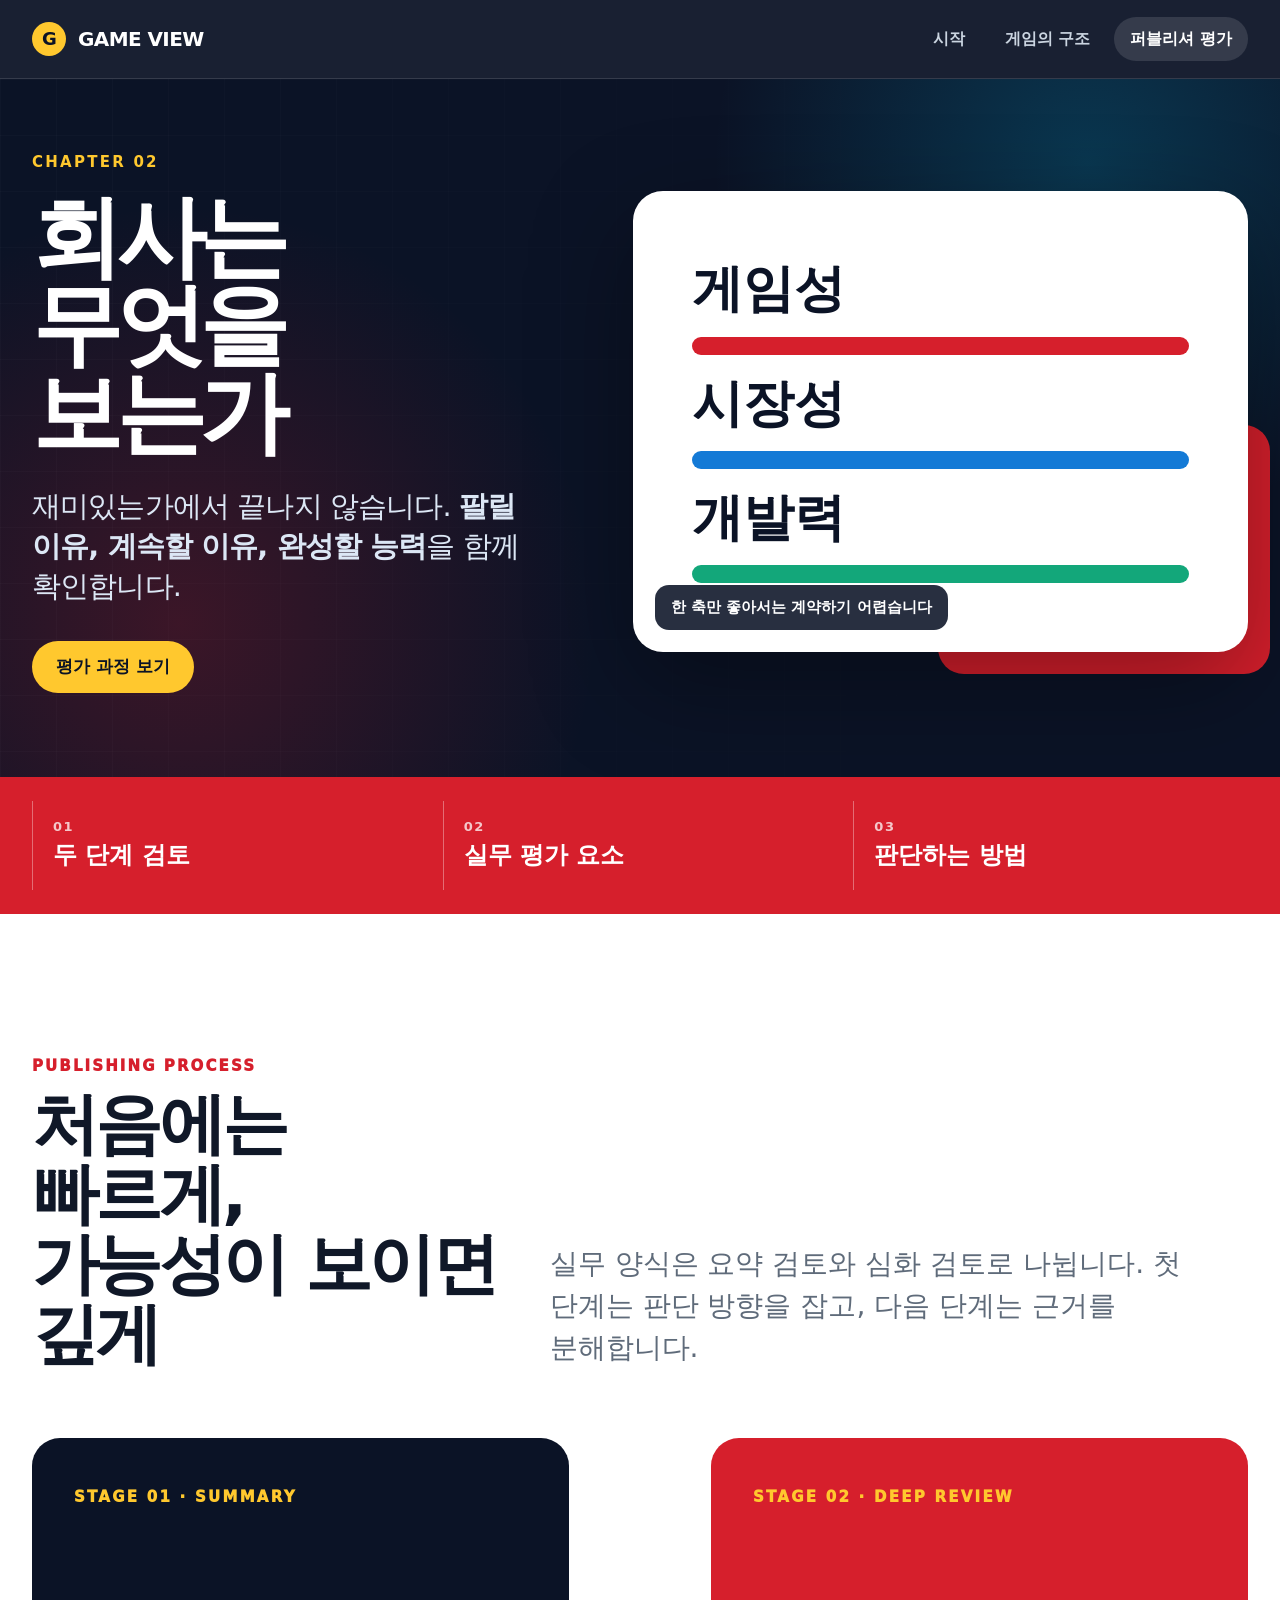
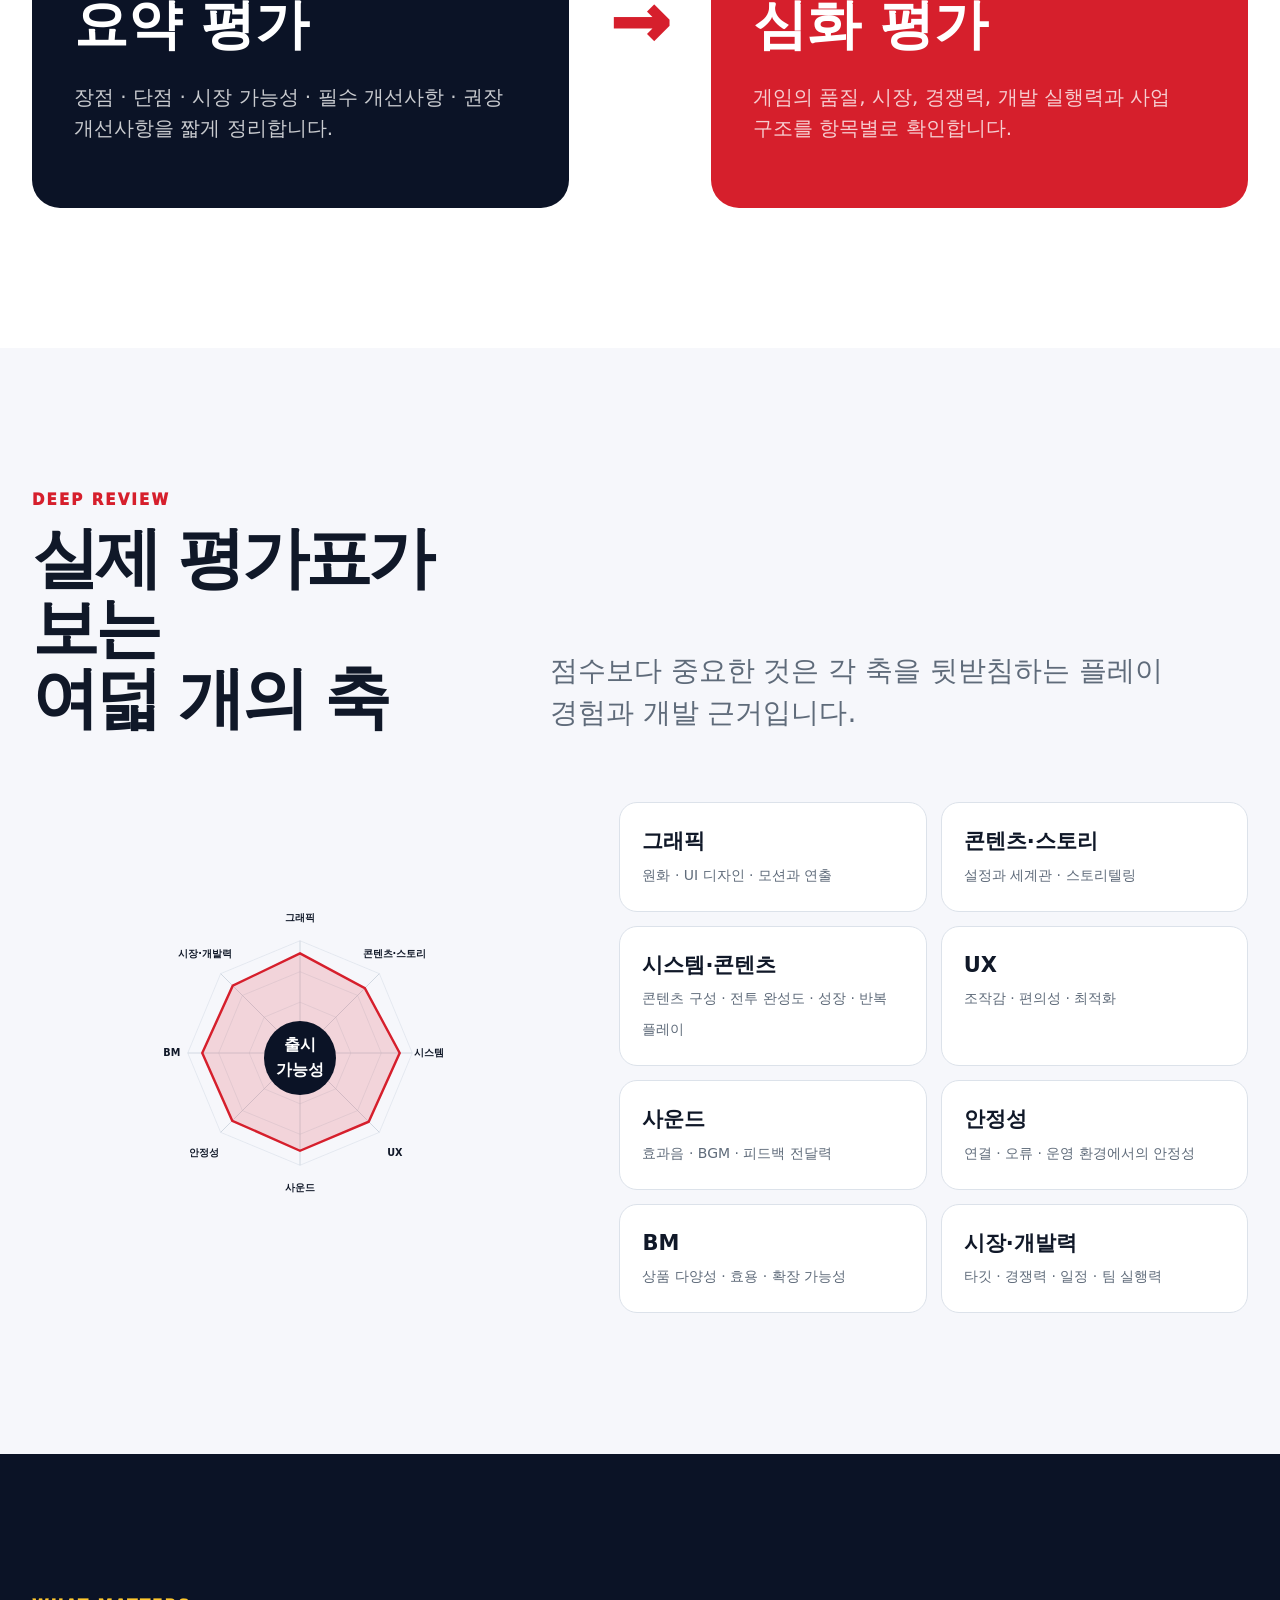
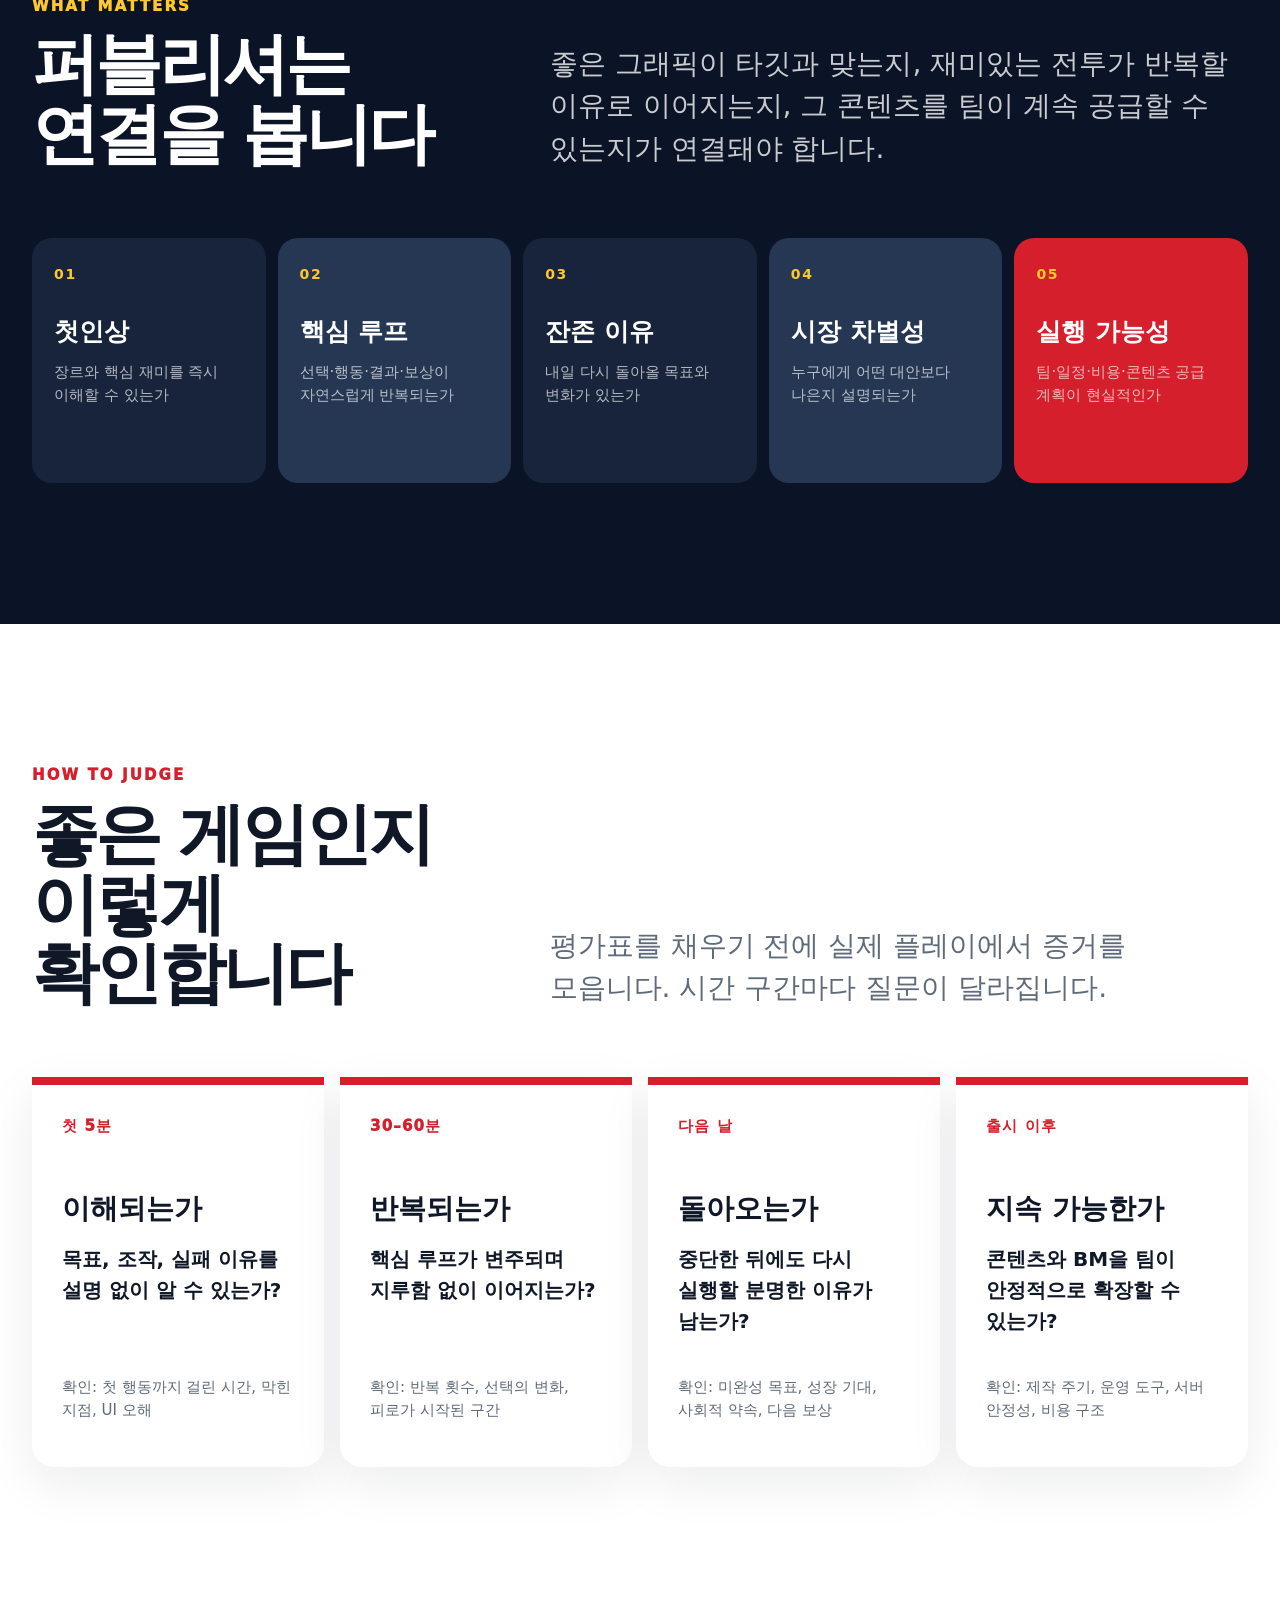
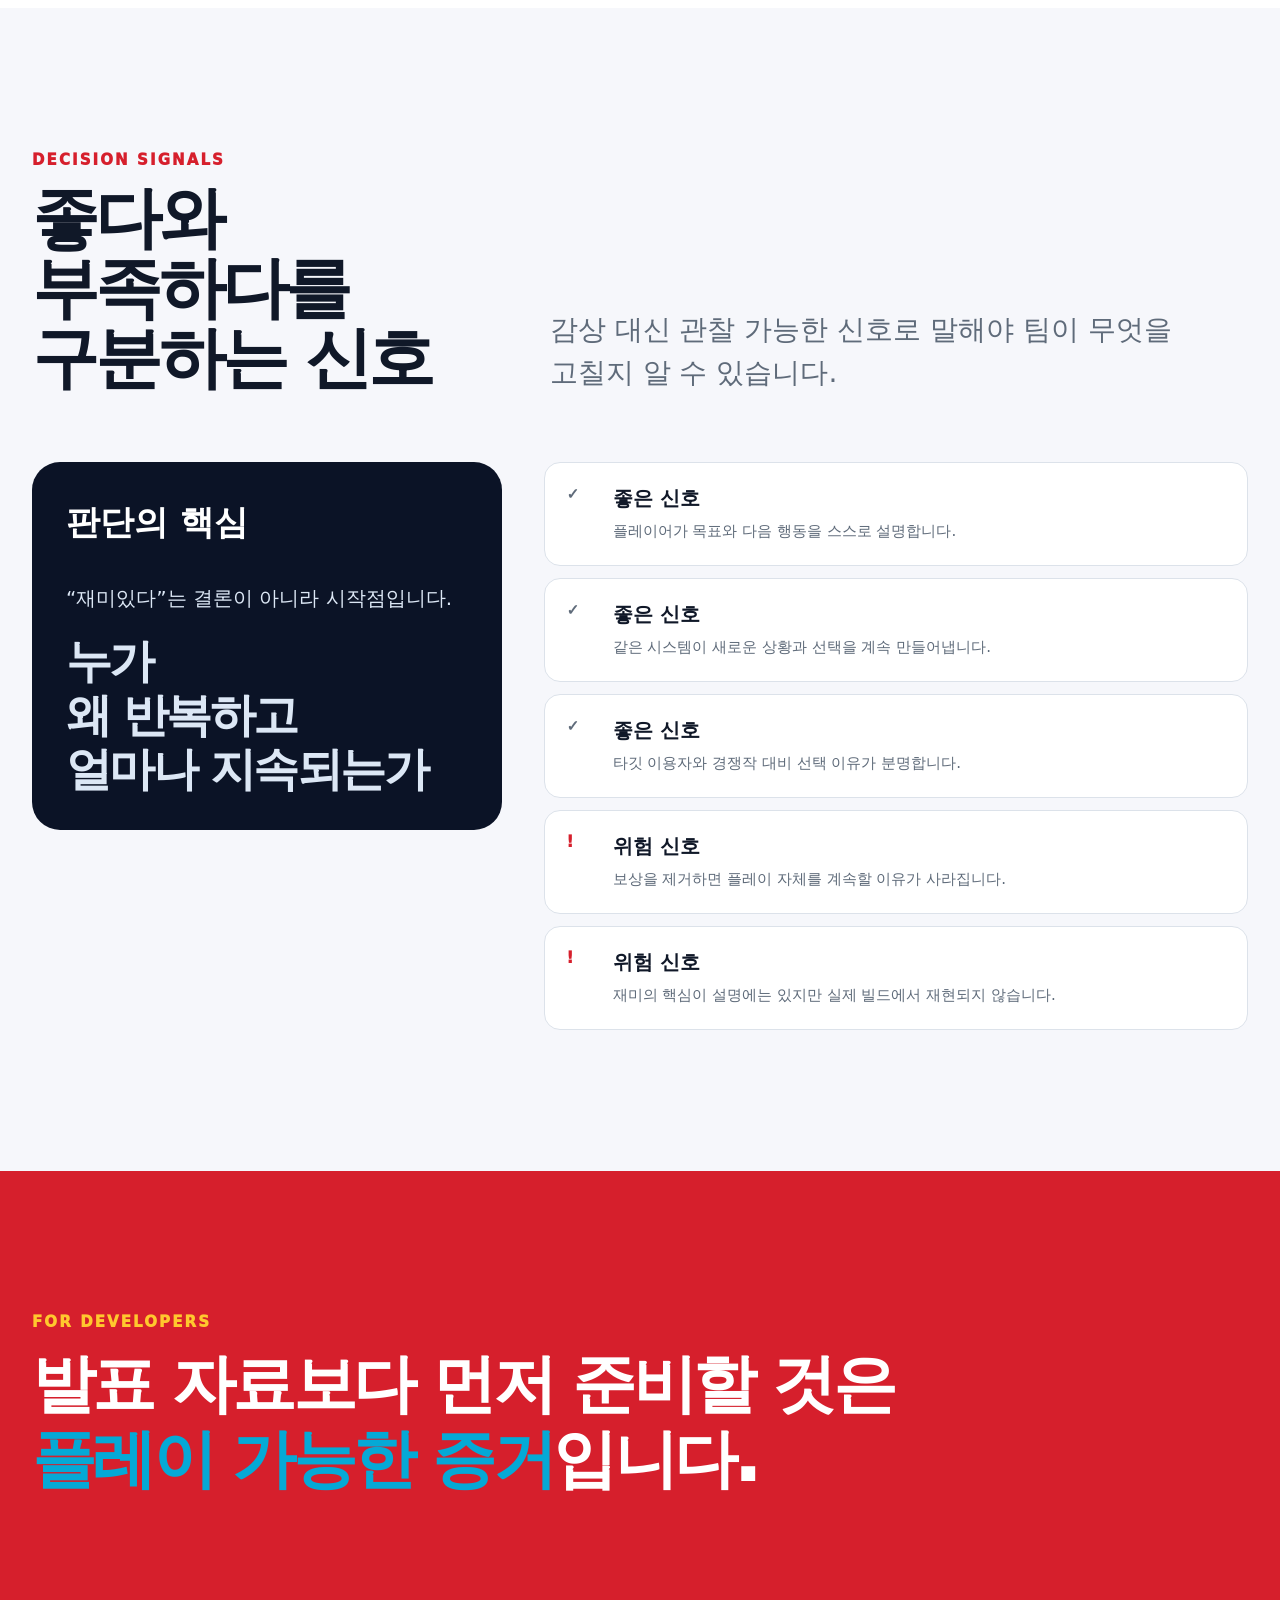
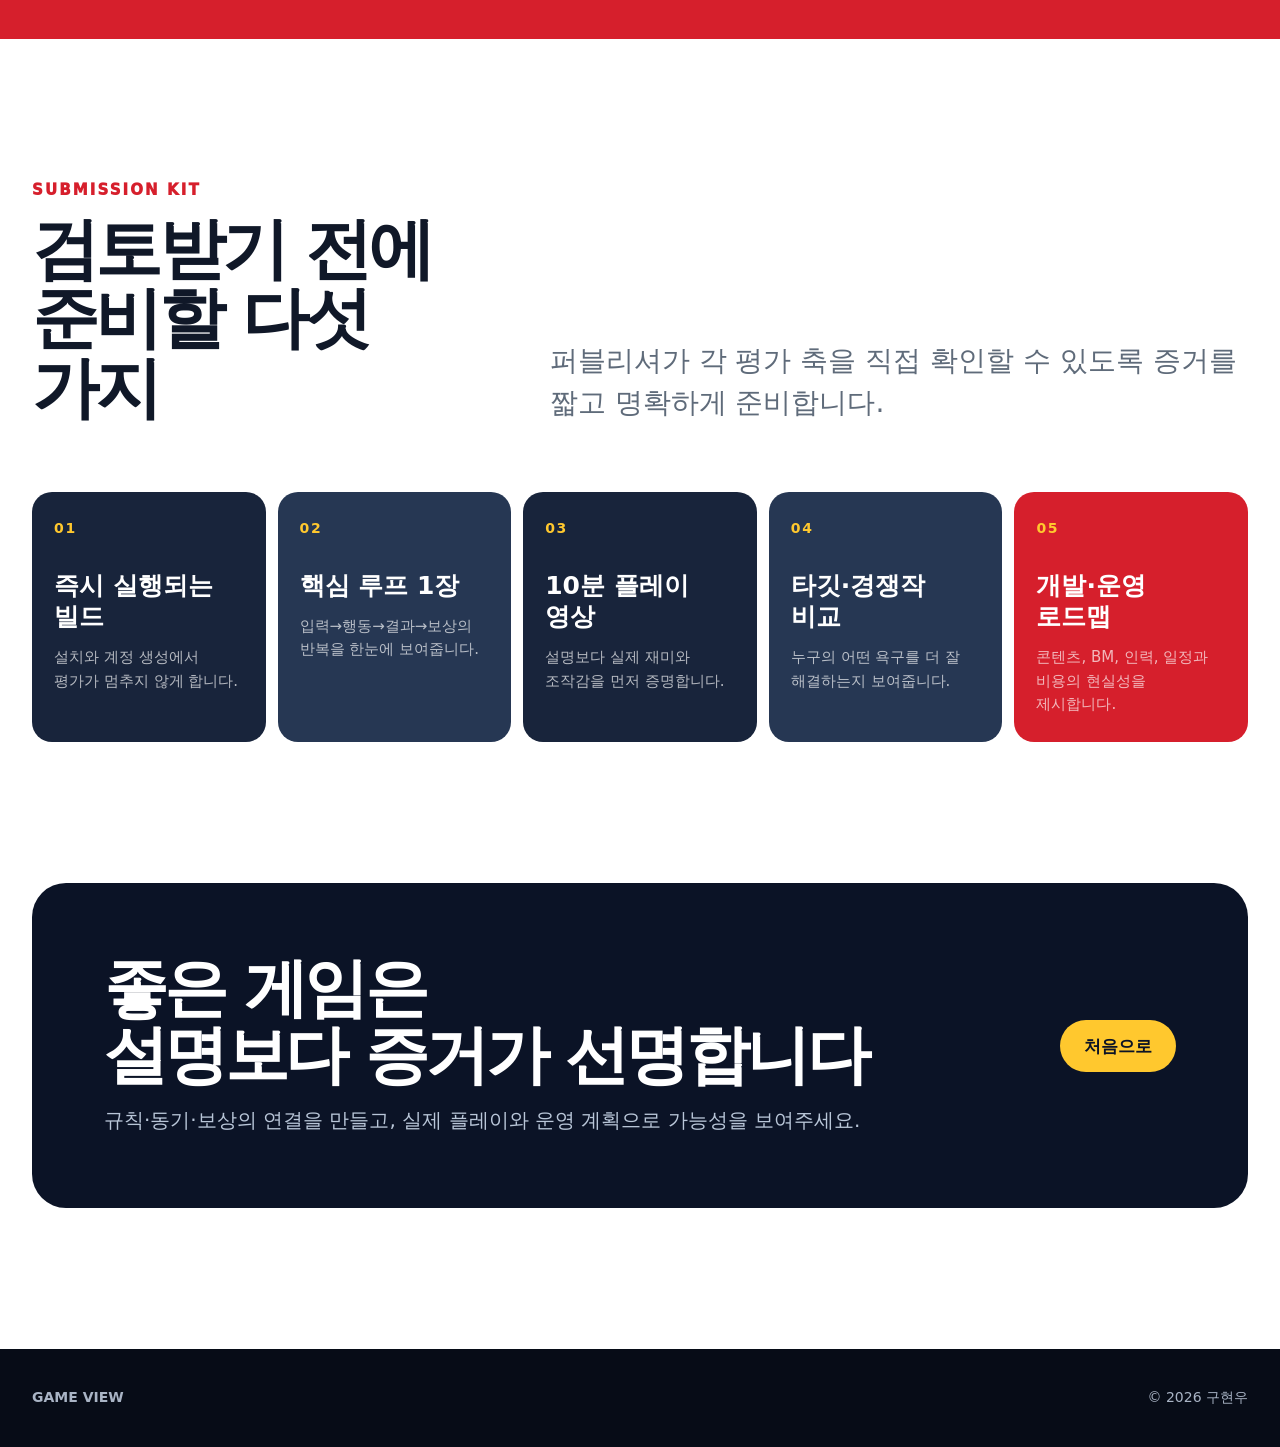
==== evaluation.html @ 44113447 "게임 구조와 퍼블리싱 평가 강의 사이트 제작" ====
<!doctype html>
<html lang="ko">
<head>
  <meta charset="utf-8">
  <meta name="viewport" content="width=device-width, initial-scale=1">
  <meta name="description" content="퍼블리싱 회사에서 게임을 검토할 때 확인하는 실무 평가 기준">
  <title>퍼블리셔 평가 | GAME VIEW</title>
  <link rel="stylesheet" href="styles.css">
</head>
<body>
  <a class="skip-link" href="#main">본문 바로가기</a>
  <header class="site-header">
    <nav class="site-nav" aria-label="주요 메뉴">
      <a class="brand" href="index.html"><span class="brand-mark">G</span><span>GAME VIEW</span></a>
      <div class="nav-links">
        <a href="index.html">시작</a>
        <a href="game.html">게임의 구조</a>
        <a href="evaluation.html" aria-current="page">퍼블리셔 평가</a>
      </div>
    </nav>
  </header>

  <main id="main">
    <section class="hero page-hero">
      <div class="hero-inner">
        <div class="hero-copy reveal">
          <p class="eyebrow">CHAPTER 02</p>
          <h1>회사는<br>무엇을 보는가</h1>
          <p class="hero-lede">재미있는가에서 끝나지 않습니다. <strong>팔릴 이유, 계속할 이유, 완성할 능력</strong>을 함께 확인합니다.</p>
          <div class="hero-actions"><a class="button button-primary" href="#process">평가 과정 보기</a></div>
        </div>
        <div class="hero-visual reveal" aria-hidden="true">
          <div class="hero-image" style="display:grid;place-items:center;background:#fff;color:#0b1326">
            <div style="width:86%;display:grid;gap:20px">
              <div style="font-size:clamp(34px,4vw,60px);font-weight:950;line-height:1.1">게임성</div>
              <div style="height:18px;background:#d61f2c;border-radius:999px"></div>
              <div style="font-size:clamp(34px,4vw,60px);font-weight:950;line-height:1.1">시장성</div>
              <div style="height:18px;background:#147ad6;border-radius:999px"></div>
              <div style="font-size:clamp(34px,4vw,60px);font-weight:950;line-height:1.1">개발력</div>
              <div style="height:18px;background:#13a77a;border-radius:999px"></div>
            </div>
          </div>
          <span class="visual-caption">한 축만 좋아서는 계약하기 어렵습니다</span>
        </div>
      </div>
    </section>

    <nav class="chapter-strip" aria-label="이 장의 구성">
      <div class="chapter-strip-inner">
        <a href="#process"><small>01</small>두 단계 검토</a>
        <a href="#criteria"><small>02</small>실무 평가 요소</a>
        <a href="#method"><small>03</small>판단하는 방법</a>
      </div>
    </nav>

    <section class="section section-white" id="process">
      <div class="section-inner">
        <div class="section-heading reveal">
          <div><p class="section-kicker">PUBLISHING PROCESS</p><h2>처음에는 빠르게,<br>가능성이 보이면 깊게</h2></div>
          <p class="section-summary">실무 양식은 요약 검토와 심화 검토로 나뉩니다. 첫 단계는 판단 방향을 잡고, 다음 단계는 근거를 분해합니다.</p>
        </div>
        <div class="stage-flow">
          <article class="stage-card reveal"><span class="stage-no">STAGE 01 · SUMMARY</span><h3>요약 평가</h3><p>장점 · 단점 · 시장 가능성 · 필수 개선사항 · 권장 개선사항을 짧게 정리합니다.</p></article>
          <div class="stage-arrow">→</div>
          <article class="stage-card reveal"><span class="stage-no">STAGE 02 · DEEP REVIEW</span><h3>심화 평가</h3><p>게임의 품질, 시장, 경쟁력, 개발 실행력과 사업 구조를 항목별로 확인합니다.</p></article>
        </div>
      </div>
    </section>

    <section class="section" id="criteria">
      <div class="section-inner">
        <div class="section-heading reveal">
          <div><p class="section-kicker">DEEP REVIEW</p><h2>실제 평가표가 보는<br>여덟 개의 축</h2></div>
          <p class="section-summary">점수보다 중요한 것은 각 축을 뒷받침하는 플레이 경험과 개발 근거입니다.</p>
        </div>
        <div class="evaluation-shell">
          <div class="radar reveal" aria-label="퍼블리싱 심화 평가의 여덟 가지 축을 나타낸 방사형 구조도">
            <svg viewBox="0 0 620 620" role="img">
              <title>그래픽, 콘텐츠와 스토리, 시스템, UX, 사운드, 안정성, BM, 시장성과 개발력</title>
              <polygon class="ring" points="310,78 474,146 542,310 474,474 310,542 146,474 78,310 146,146"/>
              <polygon class="ring" points="310,142 429,191 478,310 429,429 310,478 191,429 142,310 191,191"/>
              <polygon class="ring" points="310,205 384,236 415,310 384,384 310,415 236,384 205,310 236,236"/>
              <line class="axis" x1="310" y1="310" x2="310" y2="78"/><line class="axis" x1="310" y1="310" x2="474" y2="146"/>
              <line class="axis" x1="310" y1="310" x2="542" y2="310"/><line class="axis" x1="310" y1="310" x2="474" y2="474"/>
              <line class="axis" x1="310" y1="310" x2="310" y2="542"/><line class="axis" x1="310" y1="310" x2="146" y2="474"/>
              <line class="axis" x1="310" y1="310" x2="78" y2="310"/><line class="axis" x1="310" y1="310" x2="146" y2="146"/>
              <polygon class="shape" points="310,104 444,176 516,310 452,452 310,512 170,450 108,310 171,171"/>
              <text x="310" y="38" text-anchor="middle">그래픽</text>
              <text x="505" y="112" text-anchor="middle">콘텐츠·스토리</text>
              <text x="576" y="316" text-anchor="middle">시스템</text>
              <text x="506" y="522" text-anchor="middle">UX</text>
              <text x="310" y="596" text-anchor="middle">사운드</text>
              <text x="112" y="522" text-anchor="middle">안정성</text>
              <text x="45" y="316" text-anchor="middle">BM</text>
              <text x="114" y="112" text-anchor="middle">시장·개발력</text>
            </svg>
            <div class="radar-center">출시<br>가능성</div>
          </div>
          <div class="criteria-list">
            <div class="criterion reveal"><strong>그래픽</strong><span>원화 · UI 디자인 · 모션과 연출</span></div>
            <div class="criterion reveal"><strong>콘텐츠·스토리</strong><span>설정과 세계관 · 스토리텔링</span></div>
            <div class="criterion reveal"><strong>시스템·콘텐츠</strong><span>콘텐츠 구성 · 전투 완성도 · 성장 · 반복 플레이</span></div>
            <div class="criterion reveal"><strong>UX</strong><span>조작감 · 편의성 · 최적화</span></div>
            <div class="criterion reveal"><strong>사운드</strong><span>효과음 · BGM · 피드백 전달력</span></div>
            <div class="criterion reveal"><strong>안정성</strong><span>연결 · 오류 · 운영 환경에서의 안정성</span></div>
            <div class="criterion reveal"><strong>BM</strong><span>상품 다양성 · 효용 · 확장 가능성</span></div>
            <div class="criterion reveal"><strong>시장·개발력</strong><span>타깃 · 경쟁력 · 일정 · 팀 실행력</span></div>
          </div>
        </div>
      </div>
    </section>

    <section class="section section-dark">
      <div class="section-inner">
        <div class="section-heading reveal">
          <div><p class="section-kicker">WHAT MATTERS</p><h2>퍼블리셔는<br>연결을 봅니다</h2></div>
          <p class="section-summary">좋은 그래픽이 타깃과 맞는지, 재미있는 전투가 반복할 이유로 이어지는지, 그 콘텐츠를 팀이 계속 공급할 수 있는지가 연결돼야 합니다.</p>
        </div>
        <div class="evidence-pipeline">
          <article class="evidence-step reveal"><b>01</b><strong>첫인상</strong><p>장르와 핵심 재미를 즉시 이해할 수 있는가</p></article>
          <article class="evidence-step reveal"><b>02</b><strong>핵심 루프</strong><p>선택·행동·결과·보상이 자연스럽게 반복되는가</p></article>
          <article class="evidence-step reveal"><b>03</b><strong>잔존 이유</strong><p>내일 다시 돌아올 목표와 변화가 있는가</p></article>
          <article class="evidence-step reveal"><b>04</b><strong>시장 차별성</strong><p>누구에게 어떤 대안보다 나은지 설명되는가</p></article>
          <article class="evidence-step reveal"><b>05</b><strong>실행 가능성</strong><p>팀·일정·비용·콘텐츠 공급 계획이 현실적인가</p></article>
        </div>
      </div>
    </section>

    <section class="section section-white" id="method">
      <div class="section-inner">
        <div class="section-heading reveal">
          <div><p class="section-kicker">HOW TO JUDGE</p><h2>좋은 게임인지<br>이렇게 확인합니다</h2></div>
          <p class="section-summary">평가표를 채우기 전에 실제 플레이에서 증거를 모읍니다. 시간 구간마다 질문이 달라집니다.</p>
        </div>
        <div class="lens-grid">
          <article class="lens reveal"><span class="lens-time">첫 5분</span><h3>이해되는가</h3><p class="lens-question">목표, 조작, 실패 이유를 설명 없이 알 수 있는가?</p><p class="lens-proof">확인: 첫 행동까지 걸린 시간, 막힌 지점, UI 오해</p></article>
          <article class="lens reveal"><span class="lens-time">30–60분</span><h3>반복되는가</h3><p class="lens-question">핵심 루프가 변주되며 지루함 없이 이어지는가?</p><p class="lens-proof">확인: 반복 횟수, 선택의 변화, 피로가 시작된 구간</p></article>
          <article class="lens reveal"><span class="lens-time">다음 날</span><h3>돌아오는가</h3><p class="lens-question">중단한 뒤에도 다시 실행할 분명한 이유가 남는가?</p><p class="lens-proof">확인: 미완성 목표, 성장 기대, 사회적 약속, 다음 보상</p></article>
          <article class="lens reveal"><span class="lens-time">출시 이후</span><h3>지속 가능한가</h3><p class="lens-question">콘텐츠와 BM을 팀이 안정적으로 확장할 수 있는가?</p><p class="lens-proof">확인: 제작 주기, 운영 도구, 서버 안정성, 비용 구조</p></article>
        </div>
      </div>
    </section>

    <section class="section">
      <div class="section-inner">
        <div class="section-heading reveal">
          <div><p class="section-kicker">DECISION SIGNALS</p><h2>좋다와 부족하다를<br>구분하는 신호</h2></div>
          <p class="section-summary">감상 대신 관찰 가능한 신호로 말해야 팀이 무엇을 고칠지 알 수 있습니다.</p>
        </div>
        <div class="decision-board">
          <article class="gate reveal"><h3>판단의 핵심</h3><p>“재미있다”는 결론이 아니라 시작점입니다.</p><p class="big-quote" style="font-size:46px">누가<br>왜 반복하고<br>얼마나 지속되는가</p></article>
          <div class="signal-list">
            <div class="signal reveal"><span class="signal-mark">✓</span><div><strong>좋은 신호</strong><span>플레이어가 목표와 다음 행동을 스스로 설명합니다.</span></div></div>
            <div class="signal reveal"><span class="signal-mark">✓</span><div><strong>좋은 신호</strong><span>같은 시스템이 새로운 상황과 선택을 계속 만들어냅니다.</span></div></div>
            <div class="signal reveal"><span class="signal-mark">✓</span><div><strong>좋은 신호</strong><span>타깃 이용자와 경쟁작 대비 선택 이유가 분명합니다.</span></div></div>
            <div class="signal bad reveal"><span class="signal-mark">!</span><div><strong>위험 신호</strong><span>보상을 제거하면 플레이 자체를 계속할 이유가 사라집니다.</span></div></div>
            <div class="signal bad reveal"><span class="signal-mark">!</span><div><strong>위험 신호</strong><span>재미의 핵심이 설명에는 있지만 실제 빌드에서 재현되지 않습니다.</span></div></div>
          </div>
        </div>
      </div>
    </section>

    <section class="section section-red">
      <div class="section-inner reveal">
        <p class="section-kicker">FOR DEVELOPERS</p>
        <p class="big-quote">발표 자료보다 먼저 준비할 것은<br><em>플레이 가능한 증거</em>입니다.</p>
      </div>
    </section>

    <section class="section section-white">
      <div class="section-inner">
        <div class="section-heading reveal">
          <div><p class="section-kicker">SUBMISSION KIT</p><h2>검토받기 전에<br>준비할 다섯 가지</h2></div>
          <p class="section-summary">퍼블리셔가 각 평가 축을 직접 확인할 수 있도록 증거를 짧고 명확하게 준비합니다.</p>
        </div>
        <div class="evidence-pipeline">
          <article class="evidence-step reveal"><b>01</b><strong>즉시 실행되는 빌드</strong><p>설치와 계정 생성에서 평가가 멈추지 않게 합니다.</p></article>
          <article class="evidence-step reveal"><b>02</b><strong>핵심 루프 1장</strong><p>입력→행동→결과→보상의 반복을 한눈에 보여줍니다.</p></article>
          <article class="evidence-step reveal"><b>03</b><strong>10분 플레이 영상</strong><p>설명보다 실제 재미와 조작감을 먼저 증명합니다.</p></article>
          <article class="evidence-step reveal"><b>04</b><strong>타깃·경쟁작 비교</strong><p>누구의 어떤 욕구를 더 잘 해결하는지 보여줍니다.</p></article>
          <article class="evidence-step reveal"><b>05</b><strong>개발·운영 로드맵</strong><p>콘텐츠, BM, 인력, 일정과 비용의 현실성을 제시합니다.</p></article>
        </div>
      </div>
    </section>

    <section class="section section-white" style="padding-top:0">
      <div class="section-inner">
        <div class="cta reveal">
          <div><h2>좋은 게임은<br>설명보다 증거가 선명합니다</h2><p>규칙·동기·보상의 연결을 만들고, 실제 플레이와 운영 계획으로 가능성을 보여주세요.</p></div>
          <a class="button button-primary" href="index.html">처음으로</a>
        </div>
      </div>
    </section>
  </main>

  <footer class="site-footer"><div class="footer-inner"><strong>GAME VIEW</strong><span>© <span data-year></span> 구현우</span></div></footer>
  <script src="site.js"></script>
</body>
</html>
---- styles.css ----
:root {
  --ink: #101828;
  --muted: #5f6b7a;
  --paper: #f6f7fb;
  --surface: #ffffff;
  --line: #dce2ea;
  --red: #d61f2c;
  --red-dark: #991621;
  --blue: #147ad6;
  --cyan: #05a9d6;
  --yellow: #ffc82e;
  --green: #13a77a;
  --navy: #0b1326;
  --shadow: 0 24px 70px rgba(16, 24, 40, 0.12);
  --radius: 28px;
  --content: min(1280px, calc(100vw - 64px));
}

* { box-sizing: border-box; }

html {
  scroll-behavior: smooth;
  scroll-padding-top: 88px;
}

body {
  margin: 0;
  color: var(--ink);
  background: var(--paper);
  font-family: "Pretendard", "Noto Sans KR", "Malgun Gothic", system-ui, sans-serif;
  font-size: 20px;
  line-height: 1.55;
  word-break: keep-all;
}

img { display: block; max-width: 100%; }
a { color: inherit; text-decoration: none; }
button { font: inherit; }

.skip-link {
  position: fixed;
  left: 12px;
  top: -80px;
  z-index: 1000;
  padding: 12px 18px;
  color: white;
  background: var(--navy);
  border-radius: 10px;
}
.skip-link:focus { top: 12px; }

.site-header {
  position: sticky;
  top: 0;
  z-index: 100;
  border-bottom: 1px solid rgba(255,255,255,.12);
  background: rgba(11, 19, 38, .94);
  backdrop-filter: blur(14px);
}

.site-nav {
  width: var(--content);
  min-height: 78px;
  margin: 0 auto;
  display: flex;
  align-items: center;
  justify-content: space-between;
  gap: 28px;
  color: white;
}

.brand {
  display: flex;
  align-items: center;
  gap: 12px;
  font-weight: 900;
  letter-spacing: -.03em;
}

.brand-mark {
  width: 34px;
  height: 34px;
  display: grid;
  place-items: center;
  color: var(--navy);
  background: var(--yellow);
  border-radius: 50%;
  font-size: 18px;
}

.nav-links {
  display: flex;
  align-items: center;
  gap: 8px;
}

.nav-links a {
  padding: 10px 16px;
  color: #cbd5e1;
  border-radius: 999px;
  font-size: 16px;
  font-weight: 750;
}

.nav-links a:hover,
.nav-links a[aria-current="page"] {
  color: white;
  background: rgba(255,255,255,.12);
}

.hero {
  position: relative;
  isolation: isolate;
  overflow: hidden;
  color: white;
  background:
    radial-gradient(circle at 85% 12%, rgba(5,169,214,.24), transparent 30%),
    radial-gradient(circle at 14% 78%, rgba(214,31,44,.24), transparent 34%),
    var(--navy);
}

.hero::before {
  content: "";
  position: absolute;
  inset: 0;
  z-index: -1;
  opacity: .22;
  background-image:
    linear-gradient(rgba(255,255,255,.09) 1px, transparent 1px),
    linear-gradient(90deg, rgba(255,255,255,.09) 1px, transparent 1px);
  background-size: 56px 56px;
  mask-image: linear-gradient(to right, black, transparent 82%);
}

.hero-inner {
  width: var(--content);
  min-height: calc(100vh - 78px);
  margin: 0 auto;
  padding: 72px 0 84px;
  display: grid;
  grid-template-columns: .92fr 1.08fr;
  align-items: center;
  gap: clamp(42px, 6vw, 92px);
}

.hero-copy { max-width: 690px; }
.eyebrow {
  margin: 0 0 20px;
  color: var(--yellow);
  font-size: 15px;
  font-weight: 900;
  letter-spacing: .15em;
  text-transform: uppercase;
}

h1, h2, h3, p { margin-top: 0; }
h1 {
  margin-bottom: 28px;
  font-size: clamp(54px, 7vw, 104px);
  line-height: .98;
  letter-spacing: -.07em;
}

.hero-lede {
  max-width: 620px;
  margin-bottom: 34px;
  color: #dce7f5;
  font-size: clamp(23px, 2.25vw, 34px);
  line-height: 1.4;
  letter-spacing: -.03em;
}

.hero-actions { display: flex; flex-wrap: wrap; gap: 14px; }
.button {
  display: inline-flex;
  align-items: center;
  justify-content: center;
  min-height: 52px;
  padding: 0 22px;
  border: 2px solid transparent;
  border-radius: 999px;
  font-size: 17px;
  font-weight: 900;
  transition: transform .2s ease, background .2s ease;
}
.button:hover { transform: translateY(-2px); }
.button-primary { color: var(--navy); background: var(--yellow); }
.button-ghost { color: white; border-color: rgba(255,255,255,.4); }

.hero-visual {
  position: relative;
  min-width: 0;
}

.hero-visual::after {
  content: "";
  position: absolute;
  right: -22px;
  bottom: -22px;
  width: 54%;
  height: 54%;
  z-index: -1;
  background: var(--red);
  border-radius: 26px;
}

.hero-image {
  width: 100%;
  aspect-ratio: 4 / 3;
  object-fit: contain;
  padding: 18px;
  background: white;
  border: 1px solid rgba(255,255,255,.2);
  border-radius: 30px;
  box-shadow: 0 34px 100px rgba(0,0,0,.34);
}

.visual-caption {
  position: absolute;
  left: 22px;
  bottom: 22px;
  padding: 11px 16px;
  color: white;
  background: rgba(11,19,38,.88);
  border-radius: 14px;
  font-size: 15px;
  font-weight: 850;
}

.page-hero .hero-inner { min-height: 690px; }
.page-hero h1 { font-size: clamp(58px, 7vw, 96px); }

.chapter-strip {
  color: white;
  background: var(--red);
}
.chapter-strip-inner {
  width: var(--content);
  margin: 0 auto;
  padding: 24px 0;
  display: grid;
  grid-template-columns: repeat(3, 1fr);
  gap: 16px;
}
.chapter-strip a {
  padding: 16px 20px;
  border-left: 1px solid rgba(255,255,255,.35);
  font-size: clamp(18px, 2vw, 24px);
  font-weight: 900;
}
.chapter-strip small { display: block; opacity: .75; font-size: 13px; letter-spacing: .12em; }

.section {
  padding: clamp(86px, 11vw, 150px) 0;
}
.section-white { background: white; }
.section-dark { color: white; background: var(--navy); }
.section-red { color: white; background: var(--red); }
.section-inner { width: var(--content); margin: 0 auto; }
.section-heading {
  display: grid;
  grid-template-columns: minmax(0, .8fr) minmax(0, 1.2fr);
  align-items: end;
  gap: 52px;
  margin-bottom: 68px;
}
.section-kicker {
  margin-bottom: 12px;
  color: var(--red);
  font-size: 15px;
  font-weight: 950;
  letter-spacing: .14em;
}
.section-dark .section-kicker,
.section-red .section-kicker { color: var(--yellow); }
h2 {
  margin-bottom: 0;
  font-size: clamp(42px, 5.2vw, 76px);
  line-height: 1.05;
  letter-spacing: -.055em;
}
.section-summary {
  margin: 0;
  color: var(--muted);
  font-size: clamp(21px, 2.2vw, 30px);
  line-height: 1.5;
}
.section-dark .section-summary,
.section-red .section-summary { color: rgba(255,255,255,.78); }

.big-quote {
  margin: 0;
  font-size: clamp(36px, 5vw, 70px);
  font-weight: 950;
  line-height: 1.18;
  letter-spacing: -.055em;
}
.big-quote em { color: var(--cyan); font-style: normal; }

.speaker-grid {
  display: grid;
  grid-template-columns: 360px 1fr;
  gap: clamp(42px, 7vw, 92px);
  align-items: center;
}
.speaker-photo {
  width: min(100%, 360px);
  aspect-ratio: 1;
  object-fit: cover;
  background: #f5e5c8;
  border: 12px solid white;
  border-radius: 50%;
  box-shadow: var(--shadow);
}
.speaker-name {
  margin-bottom: 14px;
  font-size: clamp(46px, 5vw, 72px);
  line-height: 1;
  letter-spacing: -.055em;
}
.speaker-role { color: var(--red); font-size: 24px; font-weight: 900; }
.stat-row {
  margin-top: 34px;
  display: grid;
  grid-template-columns: repeat(3, minmax(0, 1fr));
  gap: 18px;
}
.stat {
  padding: 25px 20px;
  background: white;
  border: 1px solid var(--line);
  border-radius: 20px;
}
.stat strong { display: block; font-size: clamp(34px, 4vw, 54px); line-height: 1; }
.stat span { display: block; margin-top: 10px; color: var(--muted); font-size: 15px; font-weight: 800; }

.route-grid {
  display: grid;
  grid-template-columns: repeat(2, minmax(0, 1fr));
  gap: 24px;
}
.route-card {
  position: relative;
  min-height: 420px;
  overflow: hidden;
  padding: 44px;
  display: flex;
  flex-direction: column;
  justify-content: flex-end;
  color: white;
  background: var(--navy);
  border-radius: var(--radius);
  box-shadow: var(--shadow);
}
.route-card::before {
  content: "";
  position: absolute;
  inset: 0;
  background: radial-gradient(circle at 90% 12%, rgba(255,255,255,.18), transparent 34%);
}
.route-card:nth-child(2) { background: var(--red); }
.route-number { position: absolute; top: 28px; right: 34px; font-size: 92px; font-weight: 950; opacity: .13; }
.route-card h3 { position: relative; margin-bottom: 12px; font-size: clamp(34px, 4vw, 54px); line-height: 1.04; }
.route-card p { position: relative; max-width: 510px; margin: 0; color: rgba(255,255,255,.76); font-size: 21px; }

.anatomy-grid {
  display: grid;
  grid-template-columns: 1.15fr .85fr;
  gap: 48px;
  align-items: center;
}
.raw-image-frame {
  padding: 20px;
  background: white;
  border: 1px solid var(--line);
  border-radius: var(--radius);
  box-shadow: var(--shadow);
}
.raw-image-frame img { width: 100%; }
.principle-list { display: grid; gap: 20px; }
.principle {
  padding: 26px 28px;
  display: grid;
  grid-template-columns: 54px 1fr;
  gap: 20px;
  background: white;
  border: 1px solid var(--line);
  border-radius: 22px;
}
.principle-icon {
  width: 54px;
  height: 54px;
  display: grid;
  place-items: center;
  color: white;
  background: var(--red);
  border-radius: 16px;
  font-weight: 950;
}
.principle h3 { margin-bottom: 6px; font-size: 24px; }
.principle p { margin: 0; color: var(--muted); font-size: 17px; }

.loop-wrap {
  position: relative;
  max-width: 1100px;
  margin: 0 auto;
  display: grid;
  grid-template-columns: repeat(5, 1fr);
  gap: 14px;
}
.loop-node {
  min-height: 175px;
  padding: 24px 18px;
  display: flex;
  flex-direction: column;
  align-items: center;
  justify-content: center;
  text-align: center;
  background: white;
  border: 2px solid var(--line);
  border-radius: 22px;
}
.loop-node strong { font-size: 23px; }
.loop-node span { margin-top: 6px; color: var(--muted); font-size: 14px; }
.loop-node::after {
  content: "→";
  position: absolute;
  transform: translateX(calc(50% + 65px));
  color: var(--red);
  font-size: 34px;
  font-weight: 950;
}
.loop-node:last-child::after { content: "↺"; transform: translateX(120px); }

.triad {
  display: grid;
  grid-template-columns: repeat(3, minmax(0, 1fr));
  gap: 24px;
}
.triad-card {
  min-height: 390px;
  padding: 38px;
  color: white;
  background: var(--navy);
  border-radius: var(--radius);
}
.triad-card:nth-child(2) { background: var(--red); }
.triad-card:nth-child(3) { color: var(--ink); background: var(--yellow); }
.triad-label { font-size: 14px; font-weight: 950; letter-spacing: .16em; opacity: .7; }
.triad-card h3 { margin: 82px 0 18px; font-size: clamp(42px, 4vw, 62px); line-height: 1; }
.triad-card p { margin: 0; font-size: 20px; opacity: .78; }

.rule-track {
  position: relative;
  display: grid;
  grid-template-columns: repeat(4, minmax(0, 1fr));
  gap: 18px;
}
.rule-track::before {
  content: "";
  position: absolute;
  top: 52px;
  left: 7%;
  right: 7%;
  height: 5px;
  background: var(--line);
}
.rule-step { position: relative; padding-top: 0; }
.rule-index {
  position: relative;
  z-index: 1;
  width: 104px;
  height: 104px;
  margin: 0 auto 24px;
  display: grid;
  place-items: center;
  color: white;
  background: var(--navy);
  border: 8px solid var(--paper);
  border-radius: 50%;
  font-size: 42px;
  font-weight: 950;
}
.rule-step:last-child .rule-index { background: var(--red); }
.rule-copy {
  min-height: 292px;
  padding: 28px;
  background: white;
  border: 1px solid var(--line);
  border-radius: 22px;
}
.rule-copy h3 { font-size: 25px; line-height: 1.25; }
.rule-copy p { color: var(--muted); font-size: 17px; }
.rule-add {
  display: inline-block;
  padding: 7px 10px;
  color: var(--red-dark);
  background: #ffe7ea;
  border-radius: 10px;
  font-size: 14px;
  font-weight: 900;
}

.trap-banner {
  margin-top: 42px;
  padding: 36px;
  display: grid;
  grid-template-columns: 92px 1fr;
  gap: 28px;
  align-items: center;
  color: white;
  background: var(--red);
  border-radius: var(--radius);
}
.trap-icon { font-size: 72px; line-height: 1; }
.trap-banner h3 { margin-bottom: 6px; font-size: 32px; }
.trap-banner p { margin: 0; color: rgba(255,255,255,.8); }

.number-sequence {
  display: grid;
  grid-template-columns: repeat(7, minmax(90px, 1fr));
  gap: 10px;
  align-items: center;
}
.sequence-card {
  min-height: 156px;
  padding: 18px 10px;
  display: grid;
  place-items: center;
  text-align: center;
  background: white;
  border: 2px solid var(--line);
  border-radius: 20px;
}
.sequence-card strong { display: block; font-size: clamp(40px, 4vw, 62px); line-height: 1; }
.sequence-card small { color: var(--muted); font-weight: 850; }
.sequence-arrow { text-align: center; color: var(--red); font-size: 36px; font-weight: 950; }

.meaning-transform {
  margin-top: 50px;
  display: grid;
  grid-template-columns: 1fr 86px 1fr;
  gap: 24px;
  align-items: stretch;
}
.meaning-card {
  min-height: 360px;
  padding: 38px;
  display: flex;
  flex-direction: column;
  justify-content: space-between;
  background: white;
  border: 1px solid var(--line);
  border-radius: var(--radius);
}
.meaning-card.context { color: white; background: var(--navy); }
.meaning-card h3 { font-size: 36px; }
.meaning-card p { margin: 0; color: var(--muted); font-size: 21px; }
.meaning-card.context p { color: #dce7f5; }
.health-bar { height: 34px; overflow: hidden; background: #25324b; border: 5px solid white; border-radius: 999px; }
.health-fill { width: 80%; height: 100%; background: linear-gradient(90deg, var(--green), #7edd59); }
.meaning-arrow { display: grid; place-items: center; color: var(--red); font-size: 64px; font-weight: 950; }

.reward-split {
  display: grid;
  grid-template-columns: repeat(2, minmax(0, 1fr));
  gap: 24px;
}
.reward-panel {
  min-height: 520px;
  padding: 42px;
  background: white;
  border-radius: var(--radius);
  box-shadow: var(--shadow);
}
.reward-panel.dark { color: white; background: var(--navy); }
.reward-panel h3 { margin-bottom: 28px; font-size: clamp(36px, 4vw, 54px); }
.reward-icons { display: grid; grid-template-columns: repeat(2, 1fr); gap: 14px; }
.reward-chip {
  min-height: 106px;
  padding: 18px;
  display: grid;
  place-items: center;
  text-align: center;
  background: #f0f3f7;
  border-radius: 18px;
  font-weight: 900;
}
.reward-panel.dark .reward-chip { color: white; background: #18243b; }
.reward-photo {
  margin-top: 24px;
  width: 100%;
  height: 210px;
  object-fit: contain;
  background: #f2f4f7;
  border-radius: 18px;
}

.persona-line {
  display: grid;
  grid-template-columns: repeat(3, minmax(0, 1fr));
  gap: 18px;
}
.persona {
  min-height: 280px;
  padding: 30px;
  background: white;
  border: 1px solid var(--line);
  border-radius: 22px;
}
.persona-icon { font-size: 46px; }
.persona h3 { margin: 24px 0 10px; font-size: 25px; }
.persona p { color: var(--muted); font-size: 17px; }

.stage-flow {
  display: grid;
  grid-template-columns: 1fr 90px 1fr;
  gap: 26px;
  align-items: center;
}
.stage-card {
  min-height: 370px;
  padding: 42px;
  color: white;
  background: var(--navy);
  border-radius: var(--radius);
}
.stage-card:last-child { background: var(--red); }
.stage-no { color: var(--yellow); font-size: 15px; font-weight: 950; letter-spacing: .15em; }
.stage-card h3 { margin: 72px 0 16px; font-size: clamp(38px, 4.2vw, 58px); }
.stage-card p { margin: 0; color: rgba(255,255,255,.78); font-size: 20px; }
.stage-arrow { text-align: center; color: var(--red); font-size: 72px; font-weight: 950; }

.evaluation-shell {
  display: grid;
  grid-template-columns: .92fr 1.08fr;
  gap: 52px;
  align-items: center;
}
.radar {
  position: relative;
  aspect-ratio: 1;
  max-width: 620px;
  margin: 0 auto;
}
.radar svg { width: 100%; height: 100%; overflow: visible; }
.radar text { font-family: inherit; font-weight: 900; fill: var(--ink); }
.radar .axis { stroke: #c6cfda; stroke-width: 1.6; }
.radar .ring { fill: none; stroke: #dce2ea; stroke-width: 1.4; }
.radar .shape { fill: rgba(214,31,44,.16); stroke: var(--red); stroke-width: 5; }
.radar-center {
  position: absolute;
  inset: 38%;
  display: grid;
  place-items: center;
  text-align: center;
  color: white;
  background: var(--navy);
  border-radius: 50%;
  font-size: 16px;
  font-weight: 950;
}
.criteria-list { display: grid; grid-template-columns: repeat(2, 1fr); gap: 14px; }
.criterion {
  padding: 22px;
  background: white;
  border: 1px solid var(--line);
  border-radius: 18px;
}
.criterion strong { display: block; font-size: 21px; }
.criterion span { color: var(--muted); font-size: 14px; }

.lens-grid {
  display: grid;
  grid-template-columns: repeat(4, minmax(0, 1fr));
  gap: 16px;
}
.lens {
  min-height: 390px;
  padding: 30px;
  display: flex;
  flex-direction: column;
  background: white;
  border-top: 8px solid var(--red);
  border-radius: 0 0 22px 22px;
  box-shadow: 0 16px 50px rgba(16,24,40,.08);
}
.lens-time { color: var(--red); font-size: 15px; font-weight: 950; letter-spacing: .08em; }
.lens h3 { margin: 48px 0 14px; font-size: 28px; }
.lens-question { margin: 0; font-size: 20px; font-weight: 800; }
.lens-proof { margin-top: auto; padding-top: 24px; color: var(--muted); font-size: 15px; }

.evidence-pipeline {
  display: grid;
  grid-template-columns: repeat(5, minmax(0, 1fr));
  gap: 12px;
}
.evidence-step {
  min-height: 245px;
  padding: 26px 22px;
  color: white;
  background: #18243b;
  border-radius: 20px;
}
.evidence-step:nth-child(2n) { background: #263753; }
.evidence-step:last-child { background: var(--red); }
.evidence-step b { display: block; margin-bottom: 30px; color: var(--yellow); font-size: 14px; letter-spacing: .12em; }
.evidence-step strong { display: block; font-size: 25px; line-height: 1.25; }
.evidence-step p { margin: 14px 0 0; color: rgba(255,255,255,.68); font-size: 15px; }

.decision-board {
  display: grid;
  grid-template-columns: .8fr 1.2fr;
  gap: 42px;
  align-items: start;
}
.gate {
  padding: 34px;
  color: white;
  background: var(--navy);
  border-radius: var(--radius);
}
.gate h3 { font-size: 34px; }
.gate p { color: #dce7f5; }
.signal-list { display: grid; gap: 12px; }
.signal {
  padding: 20px 22px;
  display: grid;
  grid-template-columns: 32px 1fr;
  gap: 14px;
  background: white;
  border: 1px solid var(--line);
  border-radius: 16px;
}
.signal-mark { color: var(--green); font-weight: 950; }
.signal.bad .signal-mark { color: var(--red); }
.signal strong { display: block; }
.signal span { color: var(--muted); font-size: 15px; }

.cta {
  padding: 72px;
  display: grid;
  grid-template-columns: 1fr auto;
  gap: 32px;
  align-items: center;
  color: white;
  background: var(--navy);
  border-radius: 34px;
}
.cta h2 { font-size: clamp(40px, 5vw, 66px); }
.cta p { margin: 16px 0 0; color: #b9c6d8; }

.site-footer {
  padding: 38px 0;
  color: #a9b4c5;
  background: #070c17;
  font-size: 14px;
}
.footer-inner {
  width: var(--content);
  margin: 0 auto;
  display: flex;
  align-items: center;
  justify-content: space-between;
  gap: 24px;
}

.reveal { opacity: 1; transform: none; }
.reveal.visible { opacity: 1; transform: none; }

@media (max-width: 980px) {
  :root { --content: min(100% - 36px, 820px); }
  body { font-size: 18px; }
  .hero-inner,
  .section-heading,
  .speaker-grid,
  .anatomy-grid,
  .evaluation-shell,
  .decision-board { grid-template-columns: 1fr; }
  .hero-inner { min-height: auto; padding: 82px 0; }
  .hero-copy { max-width: none; }
  .hero-visual { max-width: 760px; }
  .section-heading { align-items: start; gap: 26px; }
  .speaker-photo { width: 260px; }
  .rule-track { grid-template-columns: repeat(2, 1fr); row-gap: 42px; }
  .rule-track::before { display: none; }
  .number-sequence { grid-template-columns: repeat(4, 1fr); }
  .sequence-arrow { display: none; }
  .lens-grid { grid-template-columns: repeat(2, 1fr); }
  .evidence-pipeline { grid-template-columns: repeat(2, 1fr); }
  .evidence-step:last-child { grid-column: 1 / -1; }
  .loop-wrap { grid-template-columns: repeat(2, 1fr); }
  .loop-node::after { display: none; }
}

@media (max-width: 680px) {
  :root { --content: calc(100vw - 28px); }
  body { font-size: 17px; }
  .site-nav { min-height: 68px; }
  .brand span:last-child { display: none; }
  .nav-links a { padding: 8px 10px; font-size: 13px; }
  .hero-inner { padding: 64px 0 74px; }
  .page-hero .hero-inner { min-height: auto; }
  h1 { font-size: clamp(46px, 15vw, 68px); }
  h2 { font-size: clamp(38px, 12vw, 56px); }
  .hero-lede { font-size: 21px; }
  .chapter-strip-inner,
  .route-grid,
  .triad,
  .reward-split,
  .persona-line,
  .criteria-list,
  .lens-grid,
  .evidence-pipeline,
  .stage-flow,
  .meaning-transform,
  .stat-row { grid-template-columns: 1fr; }
  .chapter-strip a { border-left: 0; border-top: 1px solid rgba(255,255,255,.28); }
  .route-card { min-height: 340px; padding: 30px; }
  .triad-card { min-height: 300px; }
  .triad-card h3 { margin-top: 54px; }
  .rule-track { grid-template-columns: 1fr; }
  .number-sequence { grid-template-columns: repeat(2, 1fr); }
  .meaning-arrow,
  .stage-arrow { transform: rotate(90deg); }
  .reward-panel { min-height: auto; padding: 28px; }
  .lens { min-height: 320px; }
  .evidence-step:last-child { grid-column: auto; }
  .cta { padding: 40px 28px; grid-template-columns: 1fr; }
  .footer-inner { align-items: flex-start; flex-direction: column; }
}

@media (prefers-reduced-motion: reduce) {
  html { scroll-behavior: auto; }
  .reveal { opacity: 1; transform: none; transition: none; }
  .button { transition: none; }
}
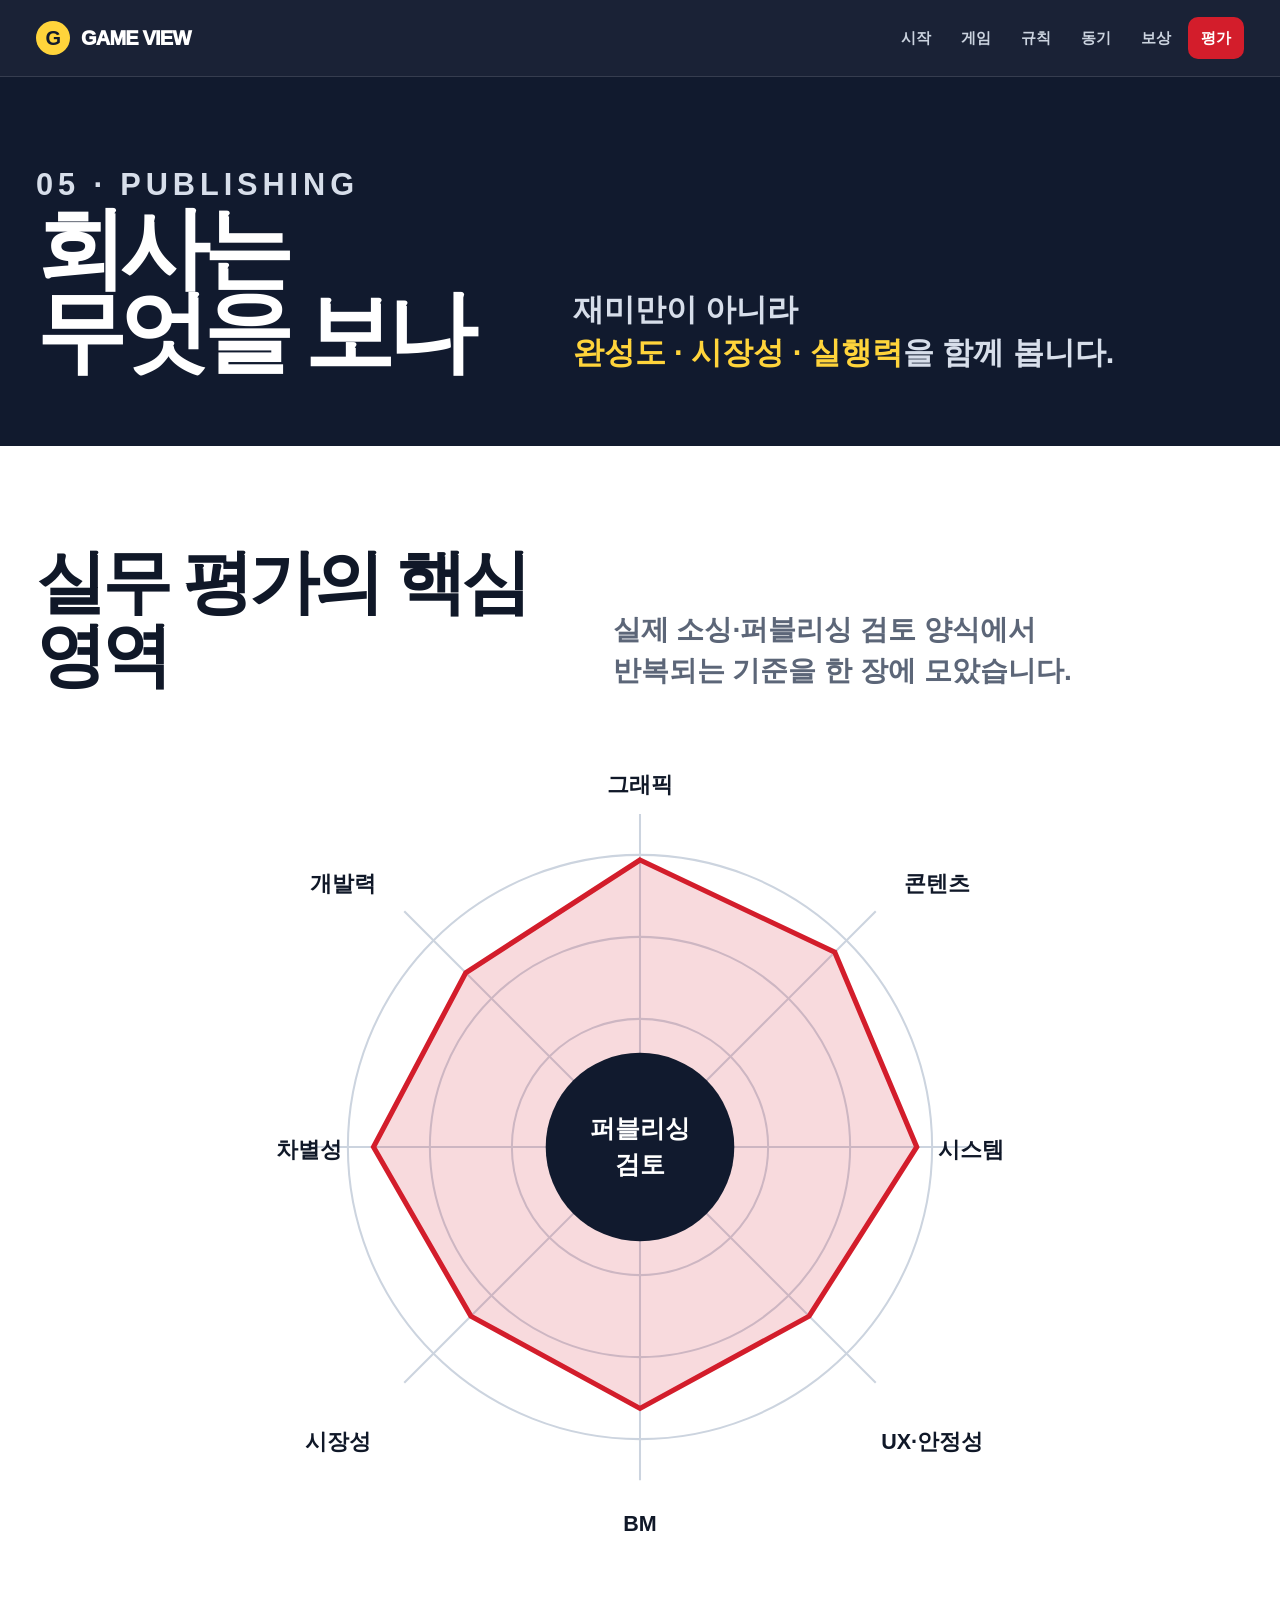
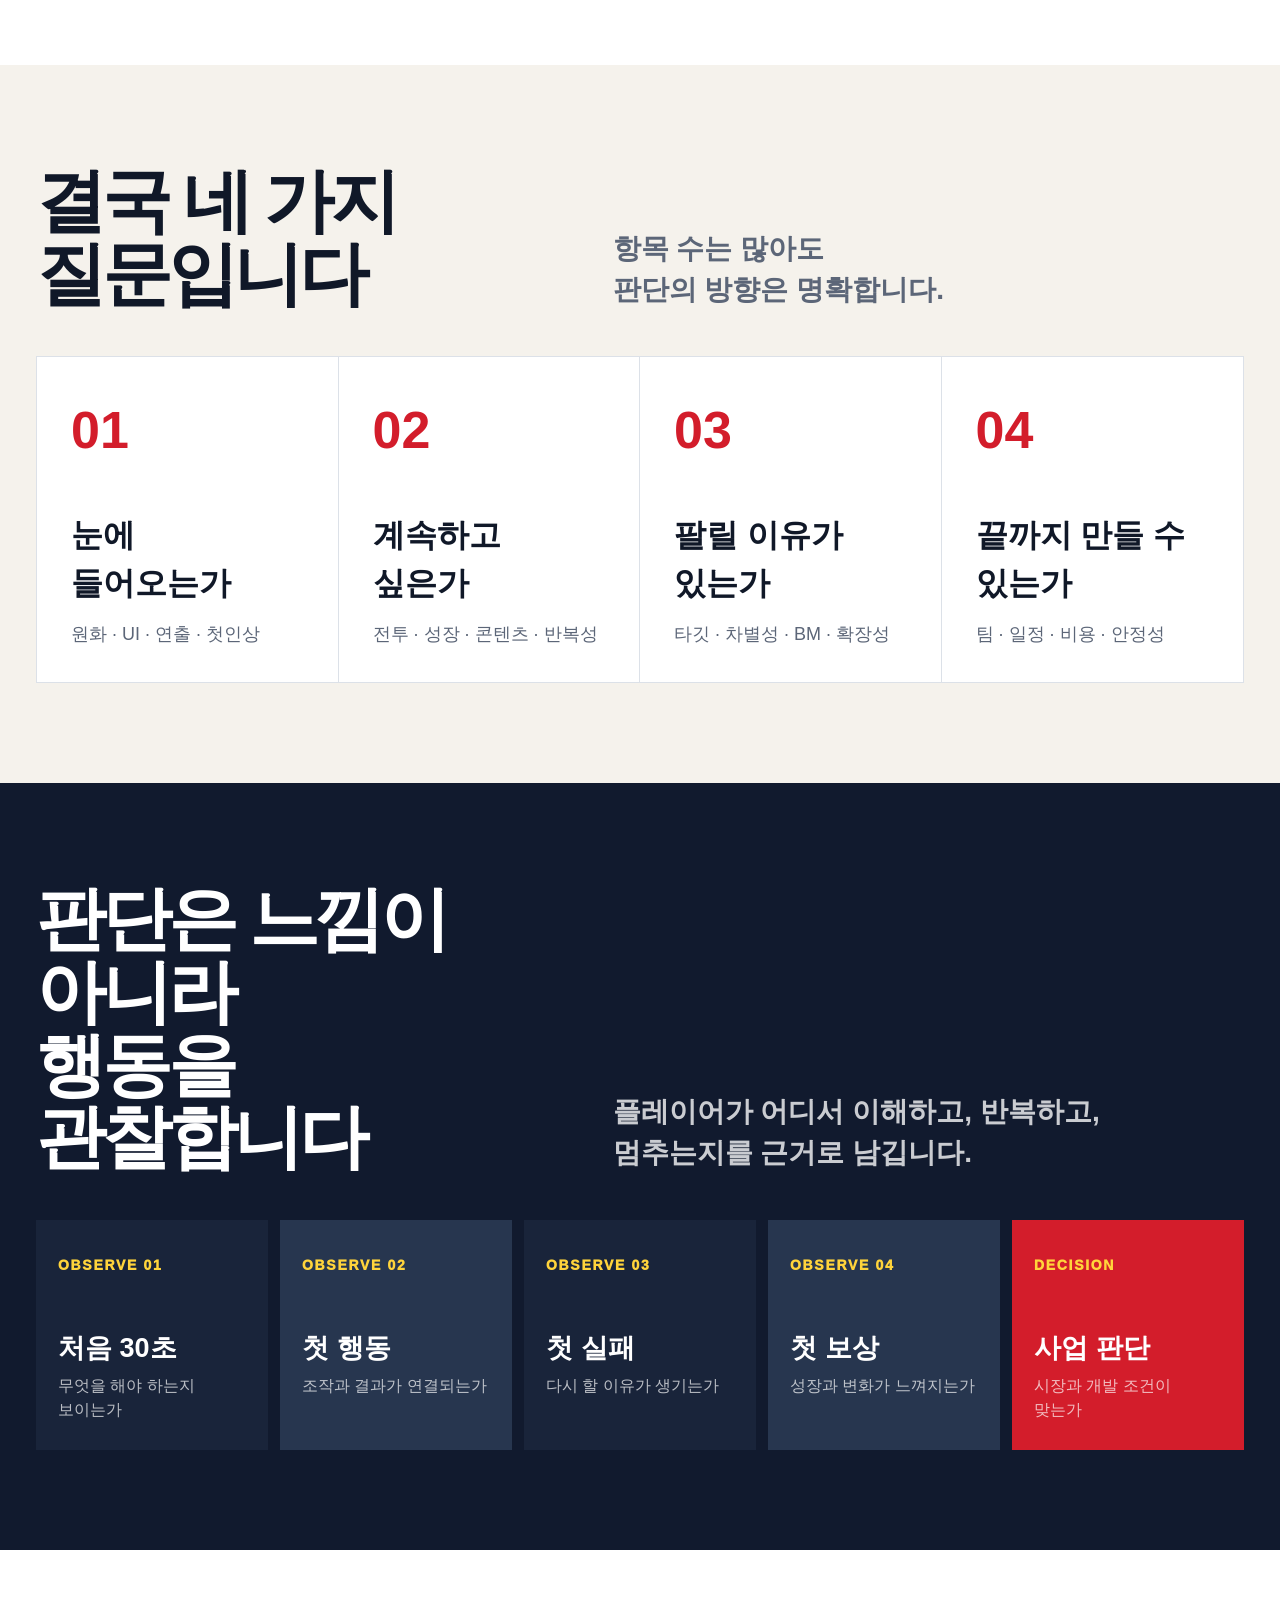
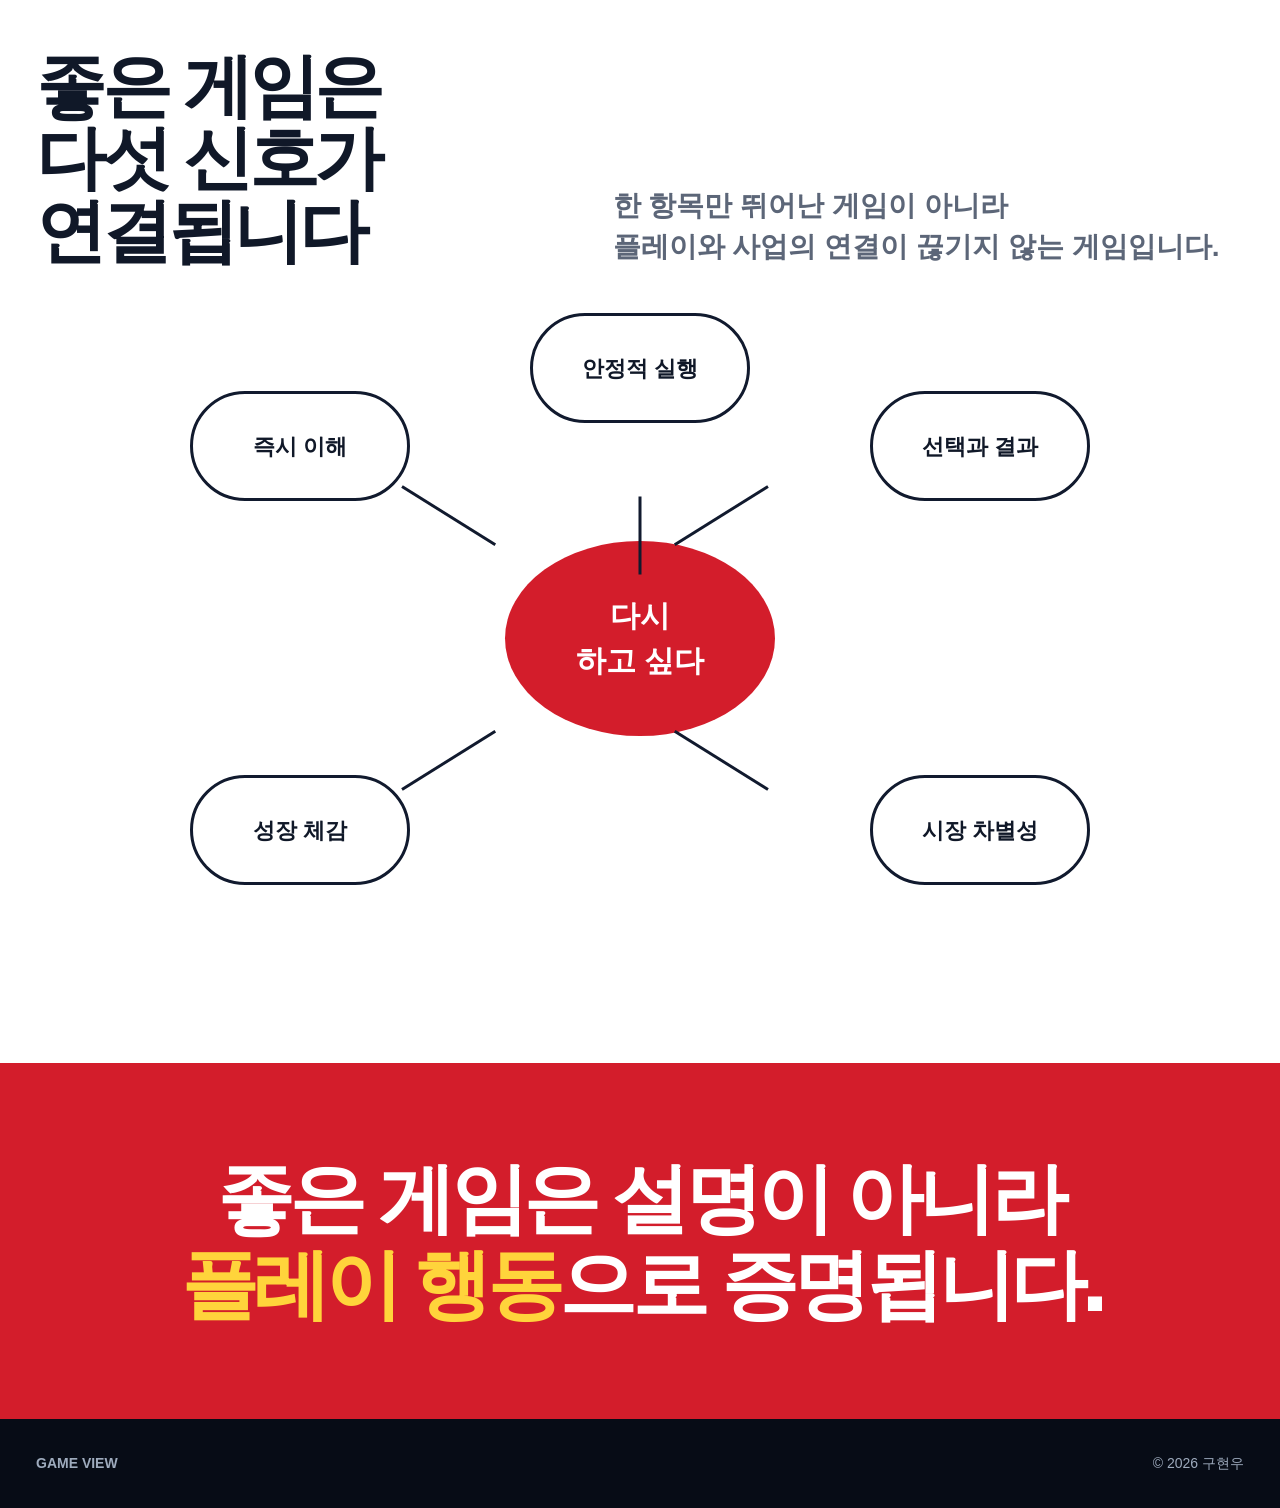
==== commit ffcc46f5: "강의 웹페이지 시각 자료 중심 전면 개편" ====
--- a/evaluation.html
+++ b/evaluation.html
@@ -1,199 +1,52 @@
 <!doctype html>
 <html lang="ko">
-<head>
-  <meta charset="utf-8">
-  <meta name="viewport" content="width=device-width, initial-scale=1">
-  <meta name="description" content="퍼블리싱 회사에서 게임을 검토할 때 확인하는 실무 평가 기준">
-  <title>퍼블리셔 평가 | GAME VIEW</title>
-  <link rel="stylesheet" href="styles.css">
-</head>
+<head><meta charset="utf-8"><meta name="viewport" content="width=device-width,initial-scale=1"><meta name="description" content="퍼블리싱 회사의 게임 평가 기준"><title>퍼블리싱 평가 | GAME VIEW</title><link rel="icon" href="assets/favicon.svg" type="image/svg+xml"><link rel="stylesheet" href="styles.css"></head>
 <body>
-  <a class="skip-link" href="#main">본문 바로가기</a>
-  <header class="site-header">
-    <nav class="site-nav" aria-label="주요 메뉴">
-      <a class="brand" href="index.html"><span class="brand-mark">G</span><span>GAME VIEW</span></a>
-      <div class="nav-links">
-        <a href="index.html">시작</a>
-        <a href="game.html">게임의 구조</a>
-        <a href="evaluation.html" aria-current="page">퍼블리셔 평가</a>
+  <a class="skip" href="#main">본문 바로가기</a>
+  <header class="topbar"><nav class="nav" aria-label="주요 메뉴"><a class="logo" href="index.html"><b>G</b><span>GAME VIEW</span></a><div class="menu"><a href="index.html">시작</a><a href="game.html">게임</a><a href="rule.html">규칙</a><a href="motivation.html">동기</a><a href="reward.html">보상</a><a href="evaluation.html" aria-current="page">평가</a></div></nav></header>
+  <main id="main">
+    <section class="page-head"><div class="page-head-inner"><div><p class="eyebrow">05 · PUBLISHING</p><h1>회사는<br>무엇을 보나</h1></div><p>재미만이 아니라<br><strong>완성도 · 시장성 · 실행력</strong>을 함께 봅니다.</p></div></section>
+
+    <section class="chapter white"><div class="inner">
+      <div class="section-title"><h2>실무 평가의 핵심 영역</h2><p>실제 소싱·퍼블리싱 검토 양식에서<br>반복되는 기준을 한 장에 모았습니다.</p></div>
+      <div class="criteria-orbit" aria-label="퍼블리싱 게임 평가 핵심 영역 도식">
+        <svg viewBox="0 0 800 800" role="img">
+          <circle class="ring" cx="400" cy="400" r="285"/><circle class="ring" cx="400" cy="400" r="205"/><circle class="ring" cx="400" cy="400" r="125"/>
+          <line class="axis" x1="400" y1="75" x2="400" y2="725"/><line class="axis" x1="75" y1="400" x2="725" y2="400"/><line class="axis" x1="170" y1="170" x2="630" y2="630"/><line class="axis" x1="630" y1="170" x2="170" y2="630"/>
+          <polygon class="area" points="400,120 590,210 670,400 565,565 400,655 235,565 140,400 230,230"/>
+          <circle class="center" cx="400" cy="400" r="92"/><text class="center-text" x="400" y="390" text-anchor="middle">퍼블리싱</text><text class="center-text" x="400" y="425" text-anchor="middle">검토</text>
+          <text x="400" y="54" text-anchor="middle">그래픽</text><text x="690" y="150" text-anchor="middle">콘텐츠</text><text x="755" y="410" text-anchor="end">시스템</text><text x="685" y="695" text-anchor="middle">UX·안정성</text><text x="400" y="775" text-anchor="middle">BM</text><text x="105" y="695" text-anchor="middle">시장성</text><text x="45" y="410">차별성</text><text x="110" y="150" text-anchor="middle">개발력</text>
+        </svg>
       </div>
-    </nav>
-  </header>
+    </div></section>
 
-  <main id="main">
-    <section class="hero page-hero">
-      <div class="hero-inner">
-        <div class="hero-copy reveal">
-          <p class="eyebrow">CHAPTER 02</p>
-          <h1>회사는<br>무엇을 보는가</h1>
-          <p class="hero-lede">재미있는가에서 끝나지 않습니다. <strong>팔릴 이유, 계속할 이유, 완성할 능력</strong>을 함께 확인합니다.</p>
-          <div class="hero-actions"><a class="button button-primary" href="#process">평가 과정 보기</a></div>
-        </div>
-        <div class="hero-visual reveal" aria-hidden="true">
-          <div class="hero-image" style="display:grid;place-items:center;background:#fff;color:#0b1326">
-            <div style="width:86%;display:grid;gap:20px">
-              <div style="font-size:clamp(34px,4vw,60px);font-weight:950;line-height:1.1">게임성</div>
-              <div style="height:18px;background:#d61f2c;border-radius:999px"></div>
-              <div style="font-size:clamp(34px,4vw,60px);font-weight:950;line-height:1.1">시장성</div>
-              <div style="height:18px;background:#147ad6;border-radius:999px"></div>
-              <div style="font-size:clamp(34px,4vw,60px);font-weight:950;line-height:1.1">개발력</div>
-              <div style="height:18px;background:#13a77a;border-radius:999px"></div>
-            </div>
-          </div>
-          <span class="visual-caption">한 축만 좋아서는 계약하기 어렵습니다</span>
-        </div>
+    <section class="chapter"><div class="inner">
+      <div class="section-title"><h2>결국 네 가지 질문입니다</h2><p>항목 수는 많아도<br>판단의 방향은 명확합니다.</p></div>
+      <div class="four-questions">
+        <article class="question"><b>01</b><h3>눈에 들어오는가</h3><p>원화 · UI · 연출 · 첫인상</p></article>
+        <article class="question"><b>02</b><h3>계속하고 싶은가</h3><p>전투 · 성장 · 콘텐츠 · 반복성</p></article>
+        <article class="question"><b>03</b><h3>팔릴 이유가 있는가</h3><p>타깃 · 차별성 · BM · 확장성</p></article>
+        <article class="question"><b>04</b><h3>끝까지 만들 수 있는가</h3><p>팀 · 일정 · 비용 · 안정성</p></article>
       </div>
-    </section>
+    </div></section>
 
-    <nav class="chapter-strip" aria-label="이 장의 구성">
-      <div class="chapter-strip-inner">
-        <a href="#process"><small>01</small>두 단계 검토</a>
-        <a href="#criteria"><small>02</small>실무 평가 요소</a>
-        <a href="#method"><small>03</small>판단하는 방법</a>
+    <section class="chapter dark"><div class="inner">
+      <div class="section-title"><h2>판단은 느낌이 아니라<br>행동을 관찰합니다</h2><p>플레이어가 어디서 이해하고, 반복하고,<br>멈추는지를 근거로 남깁니다.</p></div>
+      <div class="observe-flow">
+        <div class="observe-step"><span>OBSERVE 01</span><strong>처음 30초</strong><small>무엇을 해야 하는지 보이는가</small></div>
+        <div class="observe-step"><span>OBSERVE 02</span><strong>첫 행동</strong><small>조작과 결과가 연결되는가</small></div>
+        <div class="observe-step"><span>OBSERVE 03</span><strong>첫 실패</strong><small>다시 할 이유가 생기는가</small></div>
+        <div class="observe-step"><span>OBSERVE 04</span><strong>첫 보상</strong><small>성장과 변화가 느껴지는가</small></div>
+        <div class="observe-step"><span>DECISION</span><strong>사업 판단</strong><small>시장과 개발 조건이 맞는가</small></div>
       </div>
-    </nav>
+    </div></section>
 
-    <section class="section section-white" id="process">
-      <div class="section-inner">
-        <div class="section-heading reveal">
-          <div><p class="section-kicker">PUBLISHING PROCESS</p><h2>처음에는 빠르게,<br>가능성이 보이면 깊게</h2></div>
-          <p class="section-summary">실무 양식은 요약 검토와 심화 검토로 나뉩니다. 첫 단계는 판단 방향을 잡고, 다음 단계는 근거를 분해합니다.</p>
-        </div>
-        <div class="stage-flow">
-          <article class="stage-card reveal"><span class="stage-no">STAGE 01 · SUMMARY</span><h3>요약 평가</h3><p>장점 · 단점 · 시장 가능성 · 필수 개선사항 · 권장 개선사항을 짧게 정리합니다.</p></article>
-          <div class="stage-arrow">→</div>
-          <article class="stage-card reveal"><span class="stage-no">STAGE 02 · DEEP REVIEW</span><h3>심화 평가</h3><p>게임의 품질, 시장, 경쟁력, 개발 실행력과 사업 구조를 항목별로 확인합니다.</p></article>
-        </div>
-      </div>
-    </section>
+    <section class="chapter white"><div class="inner">
+      <div class="section-title"><h2>좋은 게임은<br>다섯 신호가 연결됩니다</h2><p>한 항목만 뛰어난 게임이 아니라<br>플레이와 사업의 연결이 끊기지 않는 게임입니다.</p></div>
+      <div class="good-game" aria-label="좋은 게임의 다섯 신호 구조도"><div class="good-center">다시<br>하고 싶다</div><div class="good-node n1">즉시 이해</div><div class="good-node n2">선택과 결과</div><div class="good-node n3">성장 체감</div><div class="good-node n4">시장 차별성</div><div class="good-node n5">안정적 실행</div></div>
+    </div></section>
 
-    <section class="section" id="criteria">
-      <div class="section-inner">
-        <div class="section-heading reveal">
-          <div><p class="section-kicker">DEEP REVIEW</p><h2>실제 평가표가 보는<br>여덟 개의 축</h2></div>
-          <p class="section-summary">점수보다 중요한 것은 각 축을 뒷받침하는 플레이 경험과 개발 근거입니다.</p>
-        </div>
-        <div class="evaluation-shell">
-          <div class="radar reveal" aria-label="퍼블리싱 심화 평가의 여덟 가지 축을 나타낸 방사형 구조도">
-            <svg viewBox="0 0 620 620" role="img">
-              <title>그래픽, 콘텐츠와 스토리, 시스템, UX, 사운드, 안정성, BM, 시장성과 개발력</title>
-              <polygon class="ring" points="310,78 474,146 542,310 474,474 310,542 146,474 78,310 146,146"/>
-              <polygon class="ring" points="310,142 429,191 478,310 429,429 310,478 191,429 142,310 191,191"/>
-              <polygon class="ring" points="310,205 384,236 415,310 384,384 310,415 236,384 205,310 236,236"/>
-              <line class="axis" x1="310" y1="310" x2="310" y2="78"/><line class="axis" x1="310" y1="310" x2="474" y2="146"/>
-              <line class="axis" x1="310" y1="310" x2="542" y2="310"/><line class="axis" x1="310" y1="310" x2="474" y2="474"/>
-              <line class="axis" x1="310" y1="310" x2="310" y2="542"/><line class="axis" x1="310" y1="310" x2="146" y2="474"/>
-              <line class="axis" x1="310" y1="310" x2="78" y2="310"/><line class="axis" x1="310" y1="310" x2="146" y2="146"/>
-              <polygon class="shape" points="310,104 444,176 516,310 452,452 310,512 170,450 108,310 171,171"/>
-              <text x="310" y="38" text-anchor="middle">그래픽</text>
-              <text x="505" y="112" text-anchor="middle">콘텐츠·스토리</text>
-              <text x="576" y="316" text-anchor="middle">시스템</text>
-              <text x="506" y="522" text-anchor="middle">UX</text>
-              <text x="310" y="596" text-anchor="middle">사운드</text>
-              <text x="112" y="522" text-anchor="middle">안정성</text>
-              <text x="45" y="316" text-anchor="middle">BM</text>
-              <text x="114" y="112" text-anchor="middle">시장·개발력</text>
-            </svg>
-            <div class="radar-center">출시<br>가능성</div>
-          </div>
-          <div class="criteria-list">
-            <div class="criterion reveal"><strong>그래픽</strong><span>원화 · UI 디자인 · 모션과 연출</span></div>
-            <div class="criterion reveal"><strong>콘텐츠·스토리</strong><span>설정과 세계관 · 스토리텔링</span></div>
-            <div class="criterion reveal"><strong>시스템·콘텐츠</strong><span>콘텐츠 구성 · 전투 완성도 · 성장 · 반복 플레이</span></div>
-            <div class="criterion reveal"><strong>UX</strong><span>조작감 · 편의성 · 최적화</span></div>
-            <div class="criterion reveal"><strong>사운드</strong><span>효과음 · BGM · 피드백 전달력</span></div>
-            <div class="criterion reveal"><strong>안정성</strong><span>연결 · 오류 · 운영 환경에서의 안정성</span></div>
-            <div class="criterion reveal"><strong>BM</strong><span>상품 다양성 · 효용 · 확장 가능성</span></div>
-            <div class="criterion reveal"><strong>시장·개발력</strong><span>타깃 · 경쟁력 · 일정 · 팀 실행력</span></div>
-          </div>
-        </div>
-      </div>
-    </section>
-
-    <section class="section section-dark">
-      <div class="section-inner">
-        <div class="section-heading reveal">
-          <div><p class="section-kicker">WHAT MATTERS</p><h2>퍼블리셔는<br>연결을 봅니다</h2></div>
-          <p class="section-summary">좋은 그래픽이 타깃과 맞는지, 재미있는 전투가 반복할 이유로 이어지는지, 그 콘텐츠를 팀이 계속 공급할 수 있는지가 연결돼야 합니다.</p>
-        </div>
-        <div class="evidence-pipeline">
-          <article class="evidence-step reveal"><b>01</b><strong>첫인상</strong><p>장르와 핵심 재미를 즉시 이해할 수 있는가</p></article>
-          <article class="evidence-step reveal"><b>02</b><strong>핵심 루프</strong><p>선택·행동·결과·보상이 자연스럽게 반복되는가</p></article>
-          <article class="evidence-step reveal"><b>03</b><strong>잔존 이유</strong><p>내일 다시 돌아올 목표와 변화가 있는가</p></article>
-          <article class="evidence-step reveal"><b>04</b><strong>시장 차별성</strong><p>누구에게 어떤 대안보다 나은지 설명되는가</p></article>
-          <article class="evidence-step reveal"><b>05</b><strong>실행 가능성</strong><p>팀·일정·비용·콘텐츠 공급 계획이 현실적인가</p></article>
-        </div>
-      </div>
-    </section>
-
-    <section class="section section-white" id="method">
-      <div class="section-inner">
-        <div class="section-heading reveal">
-          <div><p class="section-kicker">HOW TO JUDGE</p><h2>좋은 게임인지<br>이렇게 확인합니다</h2></div>
-          <p class="section-summary">평가표를 채우기 전에 실제 플레이에서 증거를 모읍니다. 시간 구간마다 질문이 달라집니다.</p>
-        </div>
-        <div class="lens-grid">
-          <article class="lens reveal"><span class="lens-time">첫 5분</span><h3>이해되는가</h3><p class="lens-question">목표, 조작, 실패 이유를 설명 없이 알 수 있는가?</p><p class="lens-proof">확인: 첫 행동까지 걸린 시간, 막힌 지점, UI 오해</p></article>
-          <article class="lens reveal"><span class="lens-time">30–60분</span><h3>반복되는가</h3><p class="lens-question">핵심 루프가 변주되며 지루함 없이 이어지는가?</p><p class="lens-proof">확인: 반복 횟수, 선택의 변화, 피로가 시작된 구간</p></article>
-          <article class="lens reveal"><span class="lens-time">다음 날</span><h3>돌아오는가</h3><p class="lens-question">중단한 뒤에도 다시 실행할 분명한 이유가 남는가?</p><p class="lens-proof">확인: 미완성 목표, 성장 기대, 사회적 약속, 다음 보상</p></article>
-          <article class="lens reveal"><span class="lens-time">출시 이후</span><h3>지속 가능한가</h3><p class="lens-question">콘텐츠와 BM을 팀이 안정적으로 확장할 수 있는가?</p><p class="lens-proof">확인: 제작 주기, 운영 도구, 서버 안정성, 비용 구조</p></article>
-        </div>
-      </div>
-    </section>
-
-    <section class="section">
-      <div class="section-inner">
-        <div class="section-heading reveal">
-          <div><p class="section-kicker">DECISION SIGNALS</p><h2>좋다와 부족하다를<br>구분하는 신호</h2></div>
-          <p class="section-summary">감상 대신 관찰 가능한 신호로 말해야 팀이 무엇을 고칠지 알 수 있습니다.</p>
-        </div>
-        <div class="decision-board">
-          <article class="gate reveal"><h3>판단의 핵심</h3><p>“재미있다”는 결론이 아니라 시작점입니다.</p><p class="big-quote" style="font-size:46px">누가<br>왜 반복하고<br>얼마나 지속되는가</p></article>
-          <div class="signal-list">
-            <div class="signal reveal"><span class="signal-mark">✓</span><div><strong>좋은 신호</strong><span>플레이어가 목표와 다음 행동을 스스로 설명합니다.</span></div></div>
-            <div class="signal reveal"><span class="signal-mark">✓</span><div><strong>좋은 신호</strong><span>같은 시스템이 새로운 상황과 선택을 계속 만들어냅니다.</span></div></div>
-            <div class="signal reveal"><span class="signal-mark">✓</span><div><strong>좋은 신호</strong><span>타깃 이용자와 경쟁작 대비 선택 이유가 분명합니다.</span></div></div>
-            <div class="signal bad reveal"><span class="signal-mark">!</span><div><strong>위험 신호</strong><span>보상을 제거하면 플레이 자체를 계속할 이유가 사라집니다.</span></div></div>
-            <div class="signal bad reveal"><span class="signal-mark">!</span><div><strong>위험 신호</strong><span>재미의 핵심이 설명에는 있지만 실제 빌드에서 재현되지 않습니다.</span></div></div>
-          </div>
-        </div>
-      </div>
-    </section>
-
-    <section class="section section-red">
-      <div class="section-inner reveal">
-        <p class="section-kicker">FOR DEVELOPERS</p>
-        <p class="big-quote">발표 자료보다 먼저 준비할 것은<br><em>플레이 가능한 증거</em>입니다.</p>
-      </div>
-    </section>
-
-    <section class="section section-white">
-      <div class="section-inner">
-        <div class="section-heading reveal">
-          <div><p class="section-kicker">SUBMISSION KIT</p><h2>검토받기 전에<br>준비할 다섯 가지</h2></div>
-          <p class="section-summary">퍼블리셔가 각 평가 축을 직접 확인할 수 있도록 증거를 짧고 명확하게 준비합니다.</p>
-        </div>
-        <div class="evidence-pipeline">
-          <article class="evidence-step reveal"><b>01</b><strong>즉시 실행되는 빌드</strong><p>설치와 계정 생성에서 평가가 멈추지 않게 합니다.</p></article>
-          <article class="evidence-step reveal"><b>02</b><strong>핵심 루프 1장</strong><p>입력→행동→결과→보상의 반복을 한눈에 보여줍니다.</p></article>
-          <article class="evidence-step reveal"><b>03</b><strong>10분 플레이 영상</strong><p>설명보다 실제 재미와 조작감을 먼저 증명합니다.</p></article>
-          <article class="evidence-step reveal"><b>04</b><strong>타깃·경쟁작 비교</strong><p>누구의 어떤 욕구를 더 잘 해결하는지 보여줍니다.</p></article>
-          <article class="evidence-step reveal"><b>05</b><strong>개발·운영 로드맵</strong><p>콘텐츠, BM, 인력, 일정과 비용의 현실성을 제시합니다.</p></article>
-        </div>
-      </div>
-    </section>
-
-    <section class="section section-white" style="padding-top:0">
-      <div class="section-inner">
-        <div class="cta reveal">
-          <div><h2>좋은 게임은<br>설명보다 증거가 선명합니다</h2><p>규칙·동기·보상의 연결을 만들고, 실제 플레이와 운영 계획으로 가능성을 보여주세요.</p></div>
-          <a class="button button-primary" href="index.html">처음으로</a>
-        </div>
-      </div>
-    </section>
+    <section class="statement red"><p>좋은 게임은 설명이 아니라<br><em>플레이 행동</em>으로 증명됩니다.</p></section>
   </main>
-
-  <footer class="site-footer"><div class="footer-inner"><strong>GAME VIEW</strong><span>© <span data-year></span> 구현우</span></div></footer>
-  <script src="site.js"></script>
-</body>
-</html>
+  <footer class="footer"><div class="footer-inner"><strong>GAME VIEW</strong><span>© <span data-year></span> 구현우</span></div></footer><script src="site.js"></script>
+</body></html>
--- a/styles.css
+++ b/styles.css
@@ -1,837 +1,92 @@
 :root {
-  --ink: #101828;
-  --muted: #5f6b7a;
-  --paper: #f6f7fb;
-  --surface: #ffffff;
-  --line: #dce2ea;
-  --red: #d61f2c;
-  --red-dark: #991621;
-  --blue: #147ad6;
-  --cyan: #05a9d6;
-  --yellow: #ffc82e;
-  --green: #13a77a;
-  --navy: #0b1326;
-  --shadow: 0 24px 70px rgba(16, 24, 40, 0.12);
-  --radius: 28px;
-  --content: min(1280px, calc(100vw - 64px));
+  --ink:#101828;
+  --navy:#111a2e;
+  --red:#d31d2b;
+  --yellow:#ffd43b;
+  --cyan:#20bde6;
+  --paper:#f5f2ec;
+  --white:#fff;
+  --muted:#5c6678;
+  --line:#dce1e8;
+  --content:min(1240px,calc(100vw - 72px));
 }
 
-* { box-sizing: border-box; }
+*{box-sizing:border-box}
+html{scroll-behavior:smooth;overflow-x:hidden}
+body{margin:0;overflow-x:hidden;color:var(--ink);background:var(--paper);font-family:"Pretendard","Noto Sans KR","Malgun Gothic",sans-serif;font-size:20px;line-height:1.5;word-break:keep-all}
+img{display:block;max-width:100%}
+a{color:inherit;text-decoration:none}
+.skip{position:absolute;left:-9999px}.skip:focus{left:16px;top:16px;z-index:999;padding:12px 16px;background:#fff}
 
-html {
-  scroll-behavior: smooth;
-  scroll-padding-top: 88px;
+.topbar{position:sticky;top:0;z-index:50;background:rgba(17,26,46,.96);border-bottom:1px solid rgba(255,255,255,.12);backdrop-filter:blur(12px)}
+.nav{width:var(--content);height:76px;margin:auto;display:flex;align-items:center;justify-content:space-between;gap:24px;color:#fff}
+.logo{display:flex;align-items:center;gap:11px;font-weight:950;letter-spacing:-.04em}
+.logo b{width:34px;height:34px;display:grid;place-items:center;color:var(--navy);background:var(--yellow);border-radius:50%}
+.menu{display:flex;align-items:center;gap:4px;overflow:auto;white-space:nowrap;scrollbar-width:none}
+.menu a{padding:10px 13px;color:#cbd3df;font-size:15px;font-weight:850;border-radius:10px}
+.menu a[aria-current="page"]{color:#fff;background:var(--red)}
+
+.cover{min-height:calc(100vh - 76px);display:grid;place-items:center;color:#fff;background:linear-gradient(110deg,rgba(17,26,46,.98) 0 45%,rgba(17,26,46,.62)),url("assets/lecture/image19.png") center/cover no-repeat}
+.cover-inner{width:var(--content);padding:88px 0;display:grid;grid-template-columns:1fr .76fr;gap:70px;align-items:center}
+.eyebrow{margin:0 0 18px;color:var(--yellow);font-size:16px;font-weight:950;letter-spacing:.16em}
+h1,h2,h3,p{margin-top:0}
+h1{margin-bottom:26px;font-size:clamp(58px,8vw,112px);line-height:.94;letter-spacing:-.075em}
+.cover-lede{max-width:680px;margin:0;color:#e3e9f2;font-size:clamp(25px,2.5vw,36px);font-weight:750;line-height:1.38;letter-spacing:-.035em}
+.cover-visual{display:grid;gap:18px;justify-items:center}
+.orbit{width:min(470px,40vw);aspect-ratio:1;position:relative;display:grid;place-items:center;border:2px solid rgba(255,255,255,.3);border-radius:50%}
+.orbit::before,.orbit::after{content:"";position:absolute;border:2px solid rgba(255,255,255,.18);border-radius:50%}.orbit::before{inset:12%}.orbit::after{inset:26%}
+.orbit-center{z-index:2;width:38%;aspect-ratio:1;display:grid;place-items:center;text-align:center;color:var(--navy);background:var(--yellow);border-radius:50%;font-size:clamp(24px,3vw,42px);font-weight:950;line-height:1.05}
+.orbit-word{position:absolute;z-index:2;padding:10px 18px;color:#fff;background:var(--red);border-radius:999px;font-size:clamp(18px,2vw,27px);font-weight:950}.orbit-word.rule{top:4%;left:32%}.orbit-word.motive{right:-3%;bottom:22%;background:var(--cyan)}.orbit-word.reward{left:-1%;bottom:20%;background:#fff;color:var(--ink)}
+
+.speaker{background:#fff}.speaker-inner{width:var(--content);min-height:650px;margin:auto;padding:96px 0;display:grid;grid-template-columns:350px 1fr;gap:78px;align-items:center}
+.speaker-photo{width:340px;aspect-ratio:1;object-fit:cover;border-radius:50%;background:#f0dfbe;box-shadow:0 24px 70px rgba(16,24,40,.16)}
+.kicker{margin:0 0 12px;color:var(--red);font-size:15px;font-weight:950;letter-spacing:.15em}
+.speaker h2{margin:0 0 14px;font-size:clamp(54px,7vw,92px);line-height:1;letter-spacing:-.065em}
+.speaker-role{margin:0 0 34px;color:var(--red);font-size:27px;font-weight:900}
+.career-line{display:grid;grid-template-columns:repeat(3,1fr);gap:1px;background:var(--line);border:1px solid var(--line)}
+.career-line div{padding:25px 22px;background:#fff}.career-line strong{display:block;font-size:40px;line-height:1}.career-line span{display:block;margin-top:9px;color:var(--muted);font-size:16px;font-weight:800}
+
+.page-head{padding:86px 0 72px;color:#fff;background:var(--navy)}
+.page-head-inner{width:var(--content);margin:auto;display:grid;grid-template-columns:.82fr 1.18fr;gap:70px;align-items:end}
+.page-head h1{font-size:clamp(58px,7vw,98px);margin:0}.page-head p{margin:0;color:#d7deea;font-size:clamp(24px,2.4vw,34px);font-weight:700;line-height:1.4}
+.page-head strong{color:var(--yellow)}
+
+.chapter{padding:100px 0}.chapter.white{background:#fff}.chapter.dark{color:#fff;background:var(--navy)}.chapter.red{color:#fff;background:var(--red)}
+.inner{width:var(--content);margin:auto}
+.section-title{margin-bottom:46px;display:grid;grid-template-columns:.9fr 1.1fr;gap:60px;align-items:end}
+.section-title h2{margin:0;font-size:clamp(42px,5.5vw,76px);line-height:1.03;letter-spacing:-.06em}
+.section-title p{margin:0;color:var(--muted);font-size:clamp(22px,2.2vw,29px);font-weight:720;line-height:1.45}
+.dark .section-title p,.red .section-title p{color:rgba(255,255,255,.78)}
+
+.hero-pair{display:grid;grid-template-columns:1.15fr .85fr;gap:22px;align-items:stretch}.hero-pair figure{margin:0;min-width:0;padding:20px;background:#fff;border:1px solid var(--line)}.hero-pair img{width:100%;height:100%;max-height:560px;object-fit:contain}.hero-pair figure:first-child{border-top:10px solid var(--red)}
+.wide-image{margin:0;padding:24px;background:#fff;border:1px solid var(--line);box-shadow:0 18px 55px rgba(16,24,40,.08)}.wide-image img{width:100%;max-height:720px;object-fit:contain}
+.visual-grid{display:grid;grid-template-columns:repeat(2,minmax(0,1fr));gap:22px}.visual-grid.three{grid-template-columns:repeat(3,minmax(0,1fr))}
+.visual-card{margin:0;display:flex;flex-direction:column;background:#fff;border:1px solid var(--line);overflow:hidden}.visual-card img{width:100%;height:340px;object-fit:contain;background:#fff}.visual-card figcaption{padding:18px 20px;border-top:1px solid var(--line);font-size:22px;font-weight:900;line-height:1.3}.dark .visual-card{color:var(--ink)}
+
+.triptych{display:grid;grid-template-columns:repeat(3,1fr);gap:0;border:1px solid rgba(255,255,255,.25)}
+.triptych div{min-height:250px;padding:34px;display:flex;flex-direction:column;justify-content:space-between;border-right:1px solid rgba(255,255,255,.25)}.triptych div:last-child{border:0}.triptych span{color:var(--yellow);font-size:15px;font-weight:950;letter-spacing:.12em}.triptych strong{font-size:clamp(44px,5vw,68px);line-height:1}.triptych small{font-size:20px;color:#d3dae6}
+
+.story-strip{display:grid;grid-template-columns:repeat(4,minmax(0,1fr));gap:16px}.story-strip.three{grid-template-columns:repeat(3,minmax(0,1fr))}.story-step{margin:0;position:relative;min-width:0;background:#fff;border:1px solid var(--line)}.story-step::before{content:attr(data-step);position:absolute;top:12px;left:12px;z-index:2;width:40px;height:40px;display:grid;place-items:center;color:#fff;background:var(--red);border-radius:50%;font-size:17px;font-weight:950}.story-step img{width:100%;height:300px;object-fit:contain}.story-step figcaption{padding:15px 18px;border-top:1px solid var(--line);font-size:20px;font-weight:900}.dark .story-step{color:var(--ink)}
+
+.brand-row{display:grid;grid-template-columns:repeat(3,1fr);gap:18px}.brand-row figure{margin:0;padding:18px;background:#fff}.brand-row img{width:100%;height:240px;object-fit:contain}
+.statement{padding:92px 0;text-align:center}.statement p{width:var(--content);margin:auto;font-size:clamp(40px,6vw,82px);font-weight:950;line-height:1.12;letter-spacing:-.06em}.statement em{color:var(--yellow);font-style:normal}
+.statement.dark{color:#fff;background:var(--navy)}.statement.red{color:#fff;background:var(--red)}
+
+.reward-compare{display:grid;grid-template-columns:1fr 1fr;gap:22px}.reward-side{padding:28px;background:#fff;border-top:10px solid var(--red)}.reward-side:last-child{color:#fff;background:var(--navy);border-color:var(--cyan)}.reward-side h3{margin:0 0 20px;font-size:clamp(34px,4vw,55px)}.reward-side img{width:100%;height:440px;object-fit:contain;background:#fff}.reward-side ul{margin:20px 0 0;padding:0;display:flex;gap:10px;flex-wrap:wrap;list-style:none}.reward-side li{padding:8px 13px;background:#eef1f5;border-radius:999px;font-size:18px;font-weight:850}.reward-side:last-child li{background:#202c43}
+
+.criteria-orbit{position:relative;max-width:820px;aspect-ratio:1;margin:0 auto}.criteria-orbit svg{width:100%;height:100%}.criteria-orbit .ring{fill:none;stroke:#ccd4df;stroke-width:2}.criteria-orbit .axis{stroke:#ccd4df;stroke-width:2}.criteria-orbit .area{fill:rgba(211,29,43,.16);stroke:var(--red);stroke-width:5}.criteria-orbit text{fill:var(--ink);font-family:inherit;font-size:21px;font-weight:900}.criteria-orbit .center{fill:var(--navy)}.criteria-orbit .center-text{fill:#fff;font-size:24px}
+.four-questions{display:grid;grid-template-columns:repeat(4,1fr);border:1px solid var(--line)}.question{min-height:300px;padding:34px;background:#fff;border-right:1px solid var(--line)}.question:last-child{border:0}.question b{display:block;color:var(--red);font-size:52px}.question h3{margin:42px 0 14px;font-size:32px}.question p{margin:0;color:var(--muted);font-size:18px}
+.observe-flow{display:grid;grid-template-columns:repeat(5,1fr);gap:12px}.observe-step{min-height:230px;padding:28px 22px;color:#fff;background:#19243a}.observe-step:nth-child(even){background:#27364f}.observe-step:last-child{background:var(--red)}.observe-step span{color:var(--yellow);font-size:14px;font-weight:950;letter-spacing:.12em}.observe-step strong{display:block;margin-top:54px;font-size:27px;line-height:1.2}.observe-step small{display:block;margin-top:10px;color:rgba(255,255,255,.7);font-size:16px}
+.good-game{position:relative;max-width:900px;min-height:650px;margin:auto}.good-center{position:absolute;inset:35%;display:grid;place-items:center;text-align:center;color:#fff;background:var(--red);border-radius:50%;font-size:30px;font-weight:950}.good-node{position:absolute;width:220px;min-height:110px;padding:20px;display:grid;place-items:center;text-align:center;background:#fff;border:3px solid var(--navy);border-radius:999px;font-size:22px;font-weight:900}.good-node::after{content:"";position:absolute;width:110px;height:3px;background:var(--navy);transform-origin:left center}.good-node.n1{left:0;top:12%}.good-node.n1::after{right:-105px;bottom:10px;transform:rotate(32deg)}.good-node.n2{right:0;top:12%}.good-node.n2::after{left:-105px;bottom:10px;transform:rotate(148deg)}.good-node.n3{left:0;bottom:12%}.good-node.n3::after{right:-105px;top:10px;transform:rotate(-32deg)}.good-node.n4{right:0;bottom:12%}.good-node.n4::after{left:-105px;top:10px;transform:rotate(212deg)}.good-node.n5{left:calc(50% - 110px);top:0}.good-node.n5::after{left:50%;bottom:-78px;width:78px;transform:rotate(90deg)}
+
+.footer{padding:34px 0;color:#9eabbd;background:#070c16}.footer-inner{width:var(--content);margin:auto;display:flex;justify-content:space-between;gap:20px;font-size:14px}
+
+@media(max-width:980px){
+  :root{--content:min(100% - 36px,820px)}
+  .cover-inner,.page-head-inner,.speaker-inner,.section-title{grid-template-columns:1fr}.cover-inner{padding:72px 0}.cover-visual{display:none}.speaker-inner{gap:38px}.career-line,.visual-grid.three,.story-strip,.brand-row,.four-questions,.observe-flow{grid-template-columns:repeat(2,1fr)}.four-questions .question:nth-child(2){border-right:0}.four-questions .question{border-bottom:1px solid var(--line)}.observe-step:last-child{grid-column:1/-1}.hero-pair{grid-template-columns:1fr}.hero-pair img{max-height:620px}.triptych{grid-template-columns:1fr}.triptych div{min-height:190px;border-right:0;border-bottom:1px solid rgba(255,255,255,.25)}
 }
 
-body {
-  margin: 0;
-  color: var(--ink);
-  background: var(--paper);
-  font-family: "Pretendard", "Noto Sans KR", "Malgun Gothic", system-ui, sans-serif;
-  font-size: 20px;
-  line-height: 1.55;
-  word-break: keep-all;
+@media(max-width:680px){
+  :root{--content:calc(100vw - 28px)}
+  body{font-size:18px}.nav{height:68px}.logo span{display:none}.menu{margin-right:-8px}.menu a{padding:9px 10px;font-size:13px}.cover{min-height:calc(100vh - 68px);background:linear-gradient(rgba(17,26,46,.78),rgba(17,26,46,.94)),url("assets/lecture/image19.png") center/cover}.cover-inner{padding:60px 0}.cover-lede{font-size:22px}.speaker-inner{padding:72px 0}.speaker-photo{width:230px}.career-line,.visual-grid,.visual-grid.three,.story-strip,.story-strip.three,.brand-row,.reward-compare,.four-questions,.observe-flow{grid-template-columns:1fr}.section-title{gap:20px}.chapter{padding:74px 0}.visual-card img,.story-step img{height:auto;max-height:430px}.brand-row img{height:190px}.reward-side img{height:auto}.four-questions .question{min-height:240px;border-right:0}.observe-step:last-child{grid-column:auto}.observe-step small{font-size:18px}.good-game{min-height:auto;display:grid;gap:12px}.good-center,.good-node{position:static;width:auto;min-height:90px;border-radius:18px}.good-node::after{display:none}.footer-inner{flex-direction:column}
 }
-
-img { display: block; max-width: 100%; }
-a { color: inherit; text-decoration: none; }
-button { font: inherit; }
-
-.skip-link {
-  position: fixed;
-  left: 12px;
-  top: -80px;
-  z-index: 1000;
-  padding: 12px 18px;
-  color: white;
-  background: var(--navy);
-  border-radius: 10px;
-}
-.skip-link:focus { top: 12px; }
-
-.site-header {
-  position: sticky;
-  top: 0;
-  z-index: 100;
-  border-bottom: 1px solid rgba(255,255,255,.12);
-  background: rgba(11, 19, 38, .94);
-  backdrop-filter: blur(14px);
-}
-
-.site-nav {
-  width: var(--content);
-  min-height: 78px;
-  margin: 0 auto;
-  display: flex;
-  align-items: center;
-  justify-content: space-between;
-  gap: 28px;
-  color: white;
-}
-
-.brand {
-  display: flex;
-  align-items: center;
-  gap: 12px;
-  font-weight: 900;
-  letter-spacing: -.03em;
-}
-
-.brand-mark {
-  width: 34px;
-  height: 34px;
-  display: grid;
-  place-items: center;
-  color: var(--navy);
-  background: var(--yellow);
-  border-radius: 50%;
-  font-size: 18px;
-}
-
-.nav-links {
-  display: flex;
-  align-items: center;
-  gap: 8px;
-}
-
-.nav-links a {
-  padding: 10px 16px;
-  color: #cbd5e1;
-  border-radius: 999px;
-  font-size: 16px;
-  font-weight: 750;
-}
-
-.nav-links a:hover,
-.nav-links a[aria-current="page"] {
-  color: white;
-  background: rgba(255,255,255,.12);
-}
-
-.hero {
-  position: relative;
-  isolation: isolate;
-  overflow: hidden;
-  color: white;
-  background:
-    radial-gradient(circle at 85% 12%, rgba(5,169,214,.24), transparent 30%),
-    radial-gradient(circle at 14% 78%, rgba(214,31,44,.24), transparent 34%),
-    var(--navy);
-}
-
-.hero::before {
-  content: "";
-  position: absolute;
-  inset: 0;
-  z-index: -1;
-  opacity: .22;
-  background-image:
-    linear-gradient(rgba(255,255,255,.09) 1px, transparent 1px),
-    linear-gradient(90deg, rgba(255,255,255,.09) 1px, transparent 1px);
-  background-size: 56px 56px;
-  mask-image: linear-gradient(to right, black, transparent 82%);
-}
-
-.hero-inner {
-  width: var(--content);
-  min-height: calc(100vh - 78px);
-  margin: 0 auto;
-  padding: 72px 0 84px;
-  display: grid;
-  grid-template-columns: .92fr 1.08fr;
-  align-items: center;
-  gap: clamp(42px, 6vw, 92px);
-}
-
-.hero-copy { max-width: 690px; }
-.eyebrow {
-  margin: 0 0 20px;
-  color: var(--yellow);
-  font-size: 15px;
-  font-weight: 900;
-  letter-spacing: .15em;
-  text-transform: uppercase;
-}
-
-h1, h2, h3, p { margin-top: 0; }
-h1 {
-  margin-bottom: 28px;
-  font-size: clamp(54px, 7vw, 104px);
-  line-height: .98;
-  letter-spacing: -.07em;
-}
-
-.hero-lede {
-  max-width: 620px;
-  margin-bottom: 34px;
-  color: #dce7f5;
-  font-size: clamp(23px, 2.25vw, 34px);
-  line-height: 1.4;
-  letter-spacing: -.03em;
-}
-
-.hero-actions { display: flex; flex-wrap: wrap; gap: 14px; }
-.button {
-  display: inline-flex;
-  align-items: center;
-  justify-content: center;
-  min-height: 52px;
-  padding: 0 22px;
-  border: 2px solid transparent;
-  border-radius: 999px;
-  font-size: 17px;
-  font-weight: 900;
-  transition: transform .2s ease, background .2s ease;
-}
-.button:hover { transform: translateY(-2px); }
-.button-primary { color: var(--navy); background: var(--yellow); }
-.button-ghost { color: white; border-color: rgba(255,255,255,.4); }
-
-.hero-visual {
-  position: relative;
-  min-width: 0;
-}
-
-.hero-visual::after {
-  content: "";
-  position: absolute;
-  right: -22px;
-  bottom: -22px;
-  width: 54%;
-  height: 54%;
-  z-index: -1;
-  background: var(--red);
-  border-radius: 26px;
-}
-
-.hero-image {
-  width: 100%;
-  aspect-ratio: 4 / 3;
-  object-fit: contain;
-  padding: 18px;
-  background: white;
-  border: 1px solid rgba(255,255,255,.2);
-  border-radius: 30px;
-  box-shadow: 0 34px 100px rgba(0,0,0,.34);
-}
-
-.visual-caption {
-  position: absolute;
-  left: 22px;
-  bottom: 22px;
-  padding: 11px 16px;
-  color: white;
-  background: rgba(11,19,38,.88);
-  border-radius: 14px;
-  font-size: 15px;
-  font-weight: 850;
-}
-
-.page-hero .hero-inner { min-height: 690px; }
-.page-hero h1 { font-size: clamp(58px, 7vw, 96px); }
-
-.chapter-strip {
-  color: white;
-  background: var(--red);
-}
-.chapter-strip-inner {
-  width: var(--content);
-  margin: 0 auto;
-  padding: 24px 0;
-  display: grid;
-  grid-template-columns: repeat(3, 1fr);
-  gap: 16px;
-}
-.chapter-strip a {
-  padding: 16px 20px;
-  border-left: 1px solid rgba(255,255,255,.35);
-  font-size: clamp(18px, 2vw, 24px);
-  font-weight: 900;
-}
-.chapter-strip small { display: block; opacity: .75; font-size: 13px; letter-spacing: .12em; }
-
-.section {
-  padding: clamp(86px, 11vw, 150px) 0;
-}
-.section-white { background: white; }
-.section-dark { color: white; background: var(--navy); }
-.section-red { color: white; background: var(--red); }
-.section-inner { width: var(--content); margin: 0 auto; }
-.section-heading {
-  display: grid;
-  grid-template-columns: minmax(0, .8fr) minmax(0, 1.2fr);
-  align-items: end;
-  gap: 52px;
-  margin-bottom: 68px;
-}
-.section-kicker {
-  margin-bottom: 12px;
-  color: var(--red);
-  font-size: 15px;
-  font-weight: 950;
-  letter-spacing: .14em;
-}
-.section-dark .section-kicker,
-.section-red .section-kicker { color: var(--yellow); }
-h2 {
-  margin-bottom: 0;
-  font-size: clamp(42px, 5.2vw, 76px);
-  line-height: 1.05;
-  letter-spacing: -.055em;
-}
-.section-summary {
-  margin: 0;
-  color: var(--muted);
-  font-size: clamp(21px, 2.2vw, 30px);
-  line-height: 1.5;
-}
-.section-dark .section-summary,
-.section-red .section-summary { color: rgba(255,255,255,.78); }
-
-.big-quote {
-  margin: 0;
-  font-size: clamp(36px, 5vw, 70px);
-  font-weight: 950;
-  line-height: 1.18;
-  letter-spacing: -.055em;
-}
-.big-quote em { color: var(--cyan); font-style: normal; }
-
-.speaker-grid {
-  display: grid;
-  grid-template-columns: 360px 1fr;
-  gap: clamp(42px, 7vw, 92px);
-  align-items: center;
-}
-.speaker-photo {
-  width: min(100%, 360px);
-  aspect-ratio: 1;
-  object-fit: cover;
-  background: #f5e5c8;
-  border: 12px solid white;
-  border-radius: 50%;
-  box-shadow: var(--shadow);
-}
-.speaker-name {
-  margin-bottom: 14px;
-  font-size: clamp(46px, 5vw, 72px);
-  line-height: 1;
-  letter-spacing: -.055em;
-}
-.speaker-role { color: var(--red); font-size: 24px; font-weight: 900; }
-.stat-row {
-  margin-top: 34px;
-  display: grid;
-  grid-template-columns: repeat(3, minmax(0, 1fr));
-  gap: 18px;
-}
-.stat {
-  padding: 25px 20px;
-  background: white;
-  border: 1px solid var(--line);
-  border-radius: 20px;
-}
-.stat strong { display: block; font-size: clamp(34px, 4vw, 54px); line-height: 1; }
-.stat span { display: block; margin-top: 10px; color: var(--muted); font-size: 15px; font-weight: 800; }
-
-.route-grid {
-  display: grid;
-  grid-template-columns: repeat(2, minmax(0, 1fr));
-  gap: 24px;
-}
-.route-card {
-  position: relative;
-  min-height: 420px;
-  overflow: hidden;
-  padding: 44px;
-  display: flex;
-  flex-direction: column;
-  justify-content: flex-end;
-  color: white;
-  background: var(--navy);
-  border-radius: var(--radius);
-  box-shadow: var(--shadow);
-}
-.route-card::before {
-  content: "";
-  position: absolute;
-  inset: 0;
-  background: radial-gradient(circle at 90% 12%, rgba(255,255,255,.18), transparent 34%);
-}
-.route-card:nth-child(2) { background: var(--red); }
-.route-number { position: absolute; top: 28px; right: 34px; font-size: 92px; font-weight: 950; opacity: .13; }
-.route-card h3 { position: relative; margin-bottom: 12px; font-size: clamp(34px, 4vw, 54px); line-height: 1.04; }
-.route-card p { position: relative; max-width: 510px; margin: 0; color: rgba(255,255,255,.76); font-size: 21px; }
-
-.anatomy-grid {
-  display: grid;
-  grid-template-columns: 1.15fr .85fr;
-  gap: 48px;
-  align-items: center;
-}
-.raw-image-frame {
-  padding: 20px;
-  background: white;
-  border: 1px solid var(--line);
-  border-radius: var(--radius);
-  box-shadow: var(--shadow);
-}
-.raw-image-frame img { width: 100%; }
-.principle-list { display: grid; gap: 20px; }
-.principle {
-  padding: 26px 28px;
-  display: grid;
-  grid-template-columns: 54px 1fr;
-  gap: 20px;
-  background: white;
-  border: 1px solid var(--line);
-  border-radius: 22px;
-}
-.principle-icon {
-  width: 54px;
-  height: 54px;
-  display: grid;
-  place-items: center;
-  color: white;
-  background: var(--red);
-  border-radius: 16px;
-  font-weight: 950;
-}
-.principle h3 { margin-bottom: 6px; font-size: 24px; }
-.principle p { margin: 0; color: var(--muted); font-size: 17px; }
-
-.loop-wrap {
-  position: relative;
-  max-width: 1100px;
-  margin: 0 auto;
-  display: grid;
-  grid-template-columns: repeat(5, 1fr);
-  gap: 14px;
-}
-.loop-node {
-  min-height: 175px;
-  padding: 24px 18px;
-  display: flex;
-  flex-direction: column;
-  align-items: center;
-  justify-content: center;
-  text-align: center;
-  background: white;
-  border: 2px solid var(--line);
-  border-radius: 22px;
-}
-.loop-node strong { font-size: 23px; }
-.loop-node span { margin-top: 6px; color: var(--muted); font-size: 14px; }
-.loop-node::after {
-  content: "→";
-  position: absolute;
-  transform: translateX(calc(50% + 65px));
-  color: var(--red);
-  font-size: 34px;
-  font-weight: 950;
-}
-.loop-node:last-child::after { content: "↺"; transform: translateX(120px); }
-
-.triad {
-  display: grid;
-  grid-template-columns: repeat(3, minmax(0, 1fr));
-  gap: 24px;
-}
-.triad-card {
-  min-height: 390px;
-  padding: 38px;
-  color: white;
-  background: var(--navy);
-  border-radius: var(--radius);
-}
-.triad-card:nth-child(2) { background: var(--red); }
-.triad-card:nth-child(3) { color: var(--ink); background: var(--yellow); }
-.triad-label { font-size: 14px; font-weight: 950; letter-spacing: .16em; opacity: .7; }
-.triad-card h3 { margin: 82px 0 18px; font-size: clamp(42px, 4vw, 62px); line-height: 1; }
-.triad-card p { margin: 0; font-size: 20px; opacity: .78; }
-
-.rule-track {
-  position: relative;
-  display: grid;
-  grid-template-columns: repeat(4, minmax(0, 1fr));
-  gap: 18px;
-}
-.rule-track::before {
-  content: "";
-  position: absolute;
-  top: 52px;
-  left: 7%;
-  right: 7%;
-  height: 5px;
-  background: var(--line);
-}
-.rule-step { position: relative; padding-top: 0; }
-.rule-index {
-  position: relative;
-  z-index: 1;
-  width: 104px;
-  height: 104px;
-  margin: 0 auto 24px;
-  display: grid;
-  place-items: center;
-  color: white;
-  background: var(--navy);
-  border: 8px solid var(--paper);
-  border-radius: 50%;
-  font-size: 42px;
-  font-weight: 950;
-}
-.rule-step:last-child .rule-index { background: var(--red); }
-.rule-copy {
-  min-height: 292px;
-  padding: 28px;
-  background: white;
-  border: 1px solid var(--line);
-  border-radius: 22px;
-}
-.rule-copy h3 { font-size: 25px; line-height: 1.25; }
-.rule-copy p { color: var(--muted); font-size: 17px; }
-.rule-add {
-  display: inline-block;
-  padding: 7px 10px;
-  color: var(--red-dark);
-  background: #ffe7ea;
-  border-radius: 10px;
-  font-size: 14px;
-  font-weight: 900;
-}
-
-.trap-banner {
-  margin-top: 42px;
-  padding: 36px;
-  display: grid;
-  grid-template-columns: 92px 1fr;
-  gap: 28px;
-  align-items: center;
-  color: white;
-  background: var(--red);
-  border-radius: var(--radius);
-}
-.trap-icon { font-size: 72px; line-height: 1; }
-.trap-banner h3 { margin-bottom: 6px; font-size: 32px; }
-.trap-banner p { margin: 0; color: rgba(255,255,255,.8); }
-
-.number-sequence {
-  display: grid;
-  grid-template-columns: repeat(7, minmax(90px, 1fr));
-  gap: 10px;
-  align-items: center;
-}
-.sequence-card {
-  min-height: 156px;
-  padding: 18px 10px;
-  display: grid;
-  place-items: center;
-  text-align: center;
-  background: white;
-  border: 2px solid var(--line);
-  border-radius: 20px;
-}
-.sequence-card strong { display: block; font-size: clamp(40px, 4vw, 62px); line-height: 1; }
-.sequence-card small { color: var(--muted); font-weight: 850; }
-.sequence-arrow { text-align: center; color: var(--red); font-size: 36px; font-weight: 950; }
-
-.meaning-transform {
-  margin-top: 50px;
-  display: grid;
-  grid-template-columns: 1fr 86px 1fr;
-  gap: 24px;
-  align-items: stretch;
-}
-.meaning-card {
-  min-height: 360px;
-  padding: 38px;
-  display: flex;
-  flex-direction: column;
-  justify-content: space-between;
-  background: white;
-  border: 1px solid var(--line);
-  border-radius: var(--radius);
-}
-.meaning-card.context { color: white; background: var(--navy); }
-.meaning-card h3 { font-size: 36px; }
-.meaning-card p { margin: 0; color: var(--muted); font-size: 21px; }
-.meaning-card.context p { color: #dce7f5; }
-.health-bar { height: 34px; overflow: hidden; background: #25324b; border: 5px solid white; border-radius: 999px; }
-.health-fill { width: 80%; height: 100%; background: linear-gradient(90deg, var(--green), #7edd59); }
-.meaning-arrow { display: grid; place-items: center; color: var(--red); font-size: 64px; font-weight: 950; }
-
-.reward-split {
-  display: grid;
-  grid-template-columns: repeat(2, minmax(0, 1fr));
-  gap: 24px;
-}
-.reward-panel {
-  min-height: 520px;
-  padding: 42px;
-  background: white;
-  border-radius: var(--radius);
-  box-shadow: var(--shadow);
-}
-.reward-panel.dark { color: white; background: var(--navy); }
-.reward-panel h3 { margin-bottom: 28px; font-size: clamp(36px, 4vw, 54px); }
-.reward-icons { display: grid; grid-template-columns: repeat(2, 1fr); gap: 14px; }
-.reward-chip {
-  min-height: 106px;
-  padding: 18px;
-  display: grid;
-  place-items: center;
-  text-align: center;
-  background: #f0f3f7;
-  border-radius: 18px;
-  font-weight: 900;
-}
-.reward-panel.dark .reward-chip { color: white; background: #18243b; }
-.reward-photo {
-  margin-top: 24px;
-  width: 100%;
-  height: 210px;
-  object-fit: contain;
-  background: #f2f4f7;
-  border-radius: 18px;
-}
-
-.persona-line {
-  display: grid;
-  grid-template-columns: repeat(3, minmax(0, 1fr));
-  gap: 18px;
-}
-.persona {
-  min-height: 280px;
-  padding: 30px;
-  background: white;
-  border: 1px solid var(--line);
-  border-radius: 22px;
-}
-.persona-icon { font-size: 46px; }
-.persona h3 { margin: 24px 0 10px; font-size: 25px; }
-.persona p { color: var(--muted); font-size: 17px; }
-
-.stage-flow {
-  display: grid;
-  grid-template-columns: 1fr 90px 1fr;
-  gap: 26px;
-  align-items: center;
-}
-.stage-card {
-  min-height: 370px;
-  padding: 42px;
-  color: white;
-  background: var(--navy);
-  border-radius: var(--radius);
-}
-.stage-card:last-child { background: var(--red); }
-.stage-no { color: var(--yellow); font-size: 15px; font-weight: 950; letter-spacing: .15em; }
-.stage-card h3 { margin: 72px 0 16px; font-size: clamp(38px, 4.2vw, 58px); }
-.stage-card p { margin: 0; color: rgba(255,255,255,.78); font-size: 20px; }
-.stage-arrow { text-align: center; color: var(--red); font-size: 72px; font-weight: 950; }
-
-.evaluation-shell {
-  display: grid;
-  grid-template-columns: .92fr 1.08fr;
-  gap: 52px;
-  align-items: center;
-}
-.radar {
-  position: relative;
-  aspect-ratio: 1;
-  max-width: 620px;
-  margin: 0 auto;
-}
-.radar svg { width: 100%; height: 100%; overflow: visible; }
-.radar text { font-family: inherit; font-weight: 900; fill: var(--ink); }
-.radar .axis { stroke: #c6cfda; stroke-width: 1.6; }
-.radar .ring { fill: none; stroke: #dce2ea; stroke-width: 1.4; }
-.radar .shape { fill: rgba(214,31,44,.16); stroke: var(--red); stroke-width: 5; }
-.radar-center {
-  position: absolute;
-  inset: 38%;
-  display: grid;
-  place-items: center;
-  text-align: center;
-  color: white;
-  background: var(--navy);
-  border-radius: 50%;
-  font-size: 16px;
-  font-weight: 950;
-}
-.criteria-list { display: grid; grid-template-columns: repeat(2, 1fr); gap: 14px; }
-.criterion {
-  padding: 22px;
-  background: white;
-  border: 1px solid var(--line);
-  border-radius: 18px;
-}
-.criterion strong { display: block; font-size: 21px; }
-.criterion span { color: var(--muted); font-size: 14px; }
-
-.lens-grid {
-  display: grid;
-  grid-template-columns: repeat(4, minmax(0, 1fr));
-  gap: 16px;
-}
-.lens {
-  min-height: 390px;
-  padding: 30px;
-  display: flex;
-  flex-direction: column;
-  background: white;
-  border-top: 8px solid var(--red);
-  border-radius: 0 0 22px 22px;
-  box-shadow: 0 16px 50px rgba(16,24,40,.08);
-}
-.lens-time { color: var(--red); font-size: 15px; font-weight: 950; letter-spacing: .08em; }
-.lens h3 { margin: 48px 0 14px; font-size: 28px; }
-.lens-question { margin: 0; font-size: 20px; font-weight: 800; }
-.lens-proof { margin-top: auto; padding-top: 24px; color: var(--muted); font-size: 15px; }
-
-.evidence-pipeline {
-  display: grid;
-  grid-template-columns: repeat(5, minmax(0, 1fr));
-  gap: 12px;
-}
-.evidence-step {
-  min-height: 245px;
-  padding: 26px 22px;
-  color: white;
-  background: #18243b;
-  border-radius: 20px;
-}
-.evidence-step:nth-child(2n) { background: #263753; }
-.evidence-step:last-child { background: var(--red); }
-.evidence-step b { display: block; margin-bottom: 30px; color: var(--yellow); font-size: 14px; letter-spacing: .12em; }
-.evidence-step strong { display: block; font-size: 25px; line-height: 1.25; }
-.evidence-step p { margin: 14px 0 0; color: rgba(255,255,255,.68); font-size: 15px; }
-
-.decision-board {
-  display: grid;
-  grid-template-columns: .8fr 1.2fr;
-  gap: 42px;
-  align-items: start;
-}
-.gate {
-  padding: 34px;
-  color: white;
-  background: var(--navy);
-  border-radius: var(--radius);
-}
-.gate h3 { font-size: 34px; }
-.gate p { color: #dce7f5; }
-.signal-list { display: grid; gap: 12px; }
-.signal {
-  padding: 20px 22px;
-  display: grid;
-  grid-template-columns: 32px 1fr;
-  gap: 14px;
-  background: white;
-  border: 1px solid var(--line);
-  border-radius: 16px;
-}
-.signal-mark { color: var(--green); font-weight: 950; }
-.signal.bad .signal-mark { color: var(--red); }
-.signal strong { display: block; }
-.signal span { color: var(--muted); font-size: 15px; }
-
-.cta {
-  padding: 72px;
-  display: grid;
-  grid-template-columns: 1fr auto;
-  gap: 32px;
-  align-items: center;
-  color: white;
-  background: var(--navy);
-  border-radius: 34px;
-}
-.cta h2 { font-size: clamp(40px, 5vw, 66px); }
-.cta p { margin: 16px 0 0; color: #b9c6d8; }
-
-.site-footer {
-  padding: 38px 0;
-  color: #a9b4c5;
-  background: #070c17;
-  font-size: 14px;
-}
-.footer-inner {
-  width: var(--content);
-  margin: 0 auto;
-  display: flex;
-  align-items: center;
-  justify-content: space-between;
-  gap: 24px;
-}
-
-.reveal { opacity: 1; transform: none; }
-.reveal.visible { opacity: 1; transform: none; }
-
-@media (max-width: 980px) {
-  :root { --content: min(100% - 36px, 820px); }
-  body { font-size: 18px; }
-  .hero-inner,
-  .section-heading,
-  .speaker-grid,
-  .anatomy-grid,
-  .evaluation-shell,
-  .decision-board { grid-template-columns: 1fr; }
-  .hero-inner { min-height: auto; padding: 82px 0; }
-  .hero-copy { max-width: none; }
-  .hero-visual { max-width: 760px; }
-  .section-heading { align-items: start; gap: 26px; }
-  .speaker-photo { width: 260px; }
-  .rule-track { grid-template-columns: repeat(2, 1fr); row-gap: 42px; }
-  .rule-track::before { display: none; }
-  .number-sequence { grid-template-columns: repeat(4, 1fr); }
-  .sequence-arrow { display: none; }
-  .lens-grid { grid-template-columns: repeat(2, 1fr); }
-  .evidence-pipeline { grid-template-columns: repeat(2, 1fr); }
-  .evidence-step:last-child { grid-column: 1 / -1; }
-  .loop-wrap { grid-template-columns: repeat(2, 1fr); }
-  .loop-node::after { display: none; }
-}
-
-@media (max-width: 680px) {
-  :root { --content: calc(100vw - 28px); }
-  body { font-size: 17px; }
-  .site-nav { min-height: 68px; }
-  .brand span:last-child { display: none; }
-  .nav-links a { padding: 8px 10px; font-size: 13px; }
-  .hero-inner { padding: 64px 0 74px; }
-  .page-hero .hero-inner { min-height: auto; }
-  h1 { font-size: clamp(46px, 15vw, 68px); }
-  h2 { font-size: clamp(38px, 12vw, 56px); }
-  .hero-lede { font-size: 21px; }
-  .chapter-strip-inner,
-  .route-grid,
-  .triad,
-  .reward-split,
-  .persona-line,
-  .criteria-list,
-  .lens-grid,
-  .evidence-pipeline,
-  .stage-flow,
-  .meaning-transform,
-  .stat-row { grid-template-columns: 1fr; }
-  .chapter-strip a { border-left: 0; border-top: 1px solid rgba(255,255,255,.28); }
-  .route-card { min-height: 340px; padding: 30px; }
-  .triad-card { min-height: 300px; }
-  .triad-card h3 { margin-top: 54px; }
-  .rule-track { grid-template-columns: 1fr; }
-  .number-sequence { grid-template-columns: repeat(2, 1fr); }
-  .meaning-arrow,
-  .stage-arrow { transform: rotate(90deg); }
-  .reward-panel { min-height: auto; padding: 28px; }
-  .lens { min-height: 320px; }
-  .evidence-step:last-child { grid-column: auto; }
-  .cta { padding: 40px 28px; grid-template-columns: 1fr; }
-  .footer-inner { align-items: flex-start; flex-direction: column; }
-}
-
-@media (prefers-reduced-motion: reduce) {
-  html { scroll-behavior: auto; }
-  .reveal { opacity: 1; transform: none; transition: none; }
-  .button { transition: none; }
-}
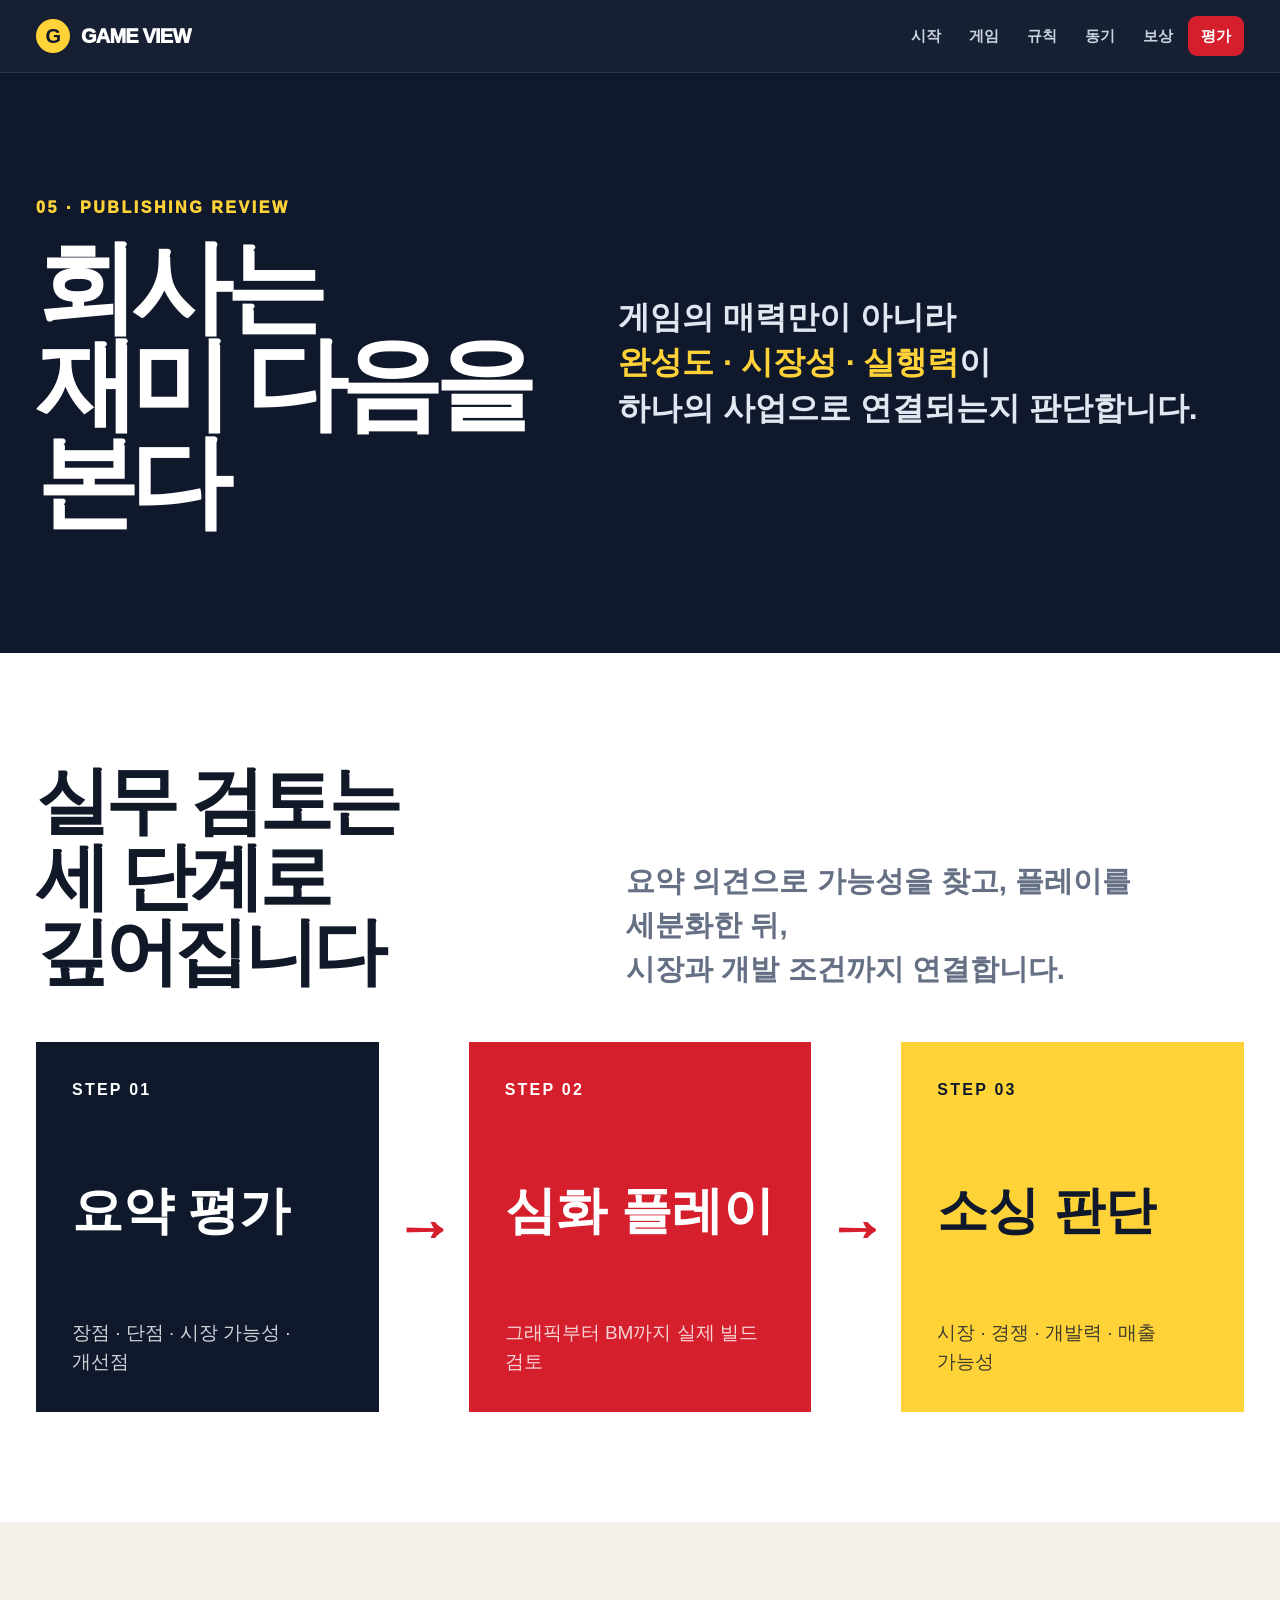
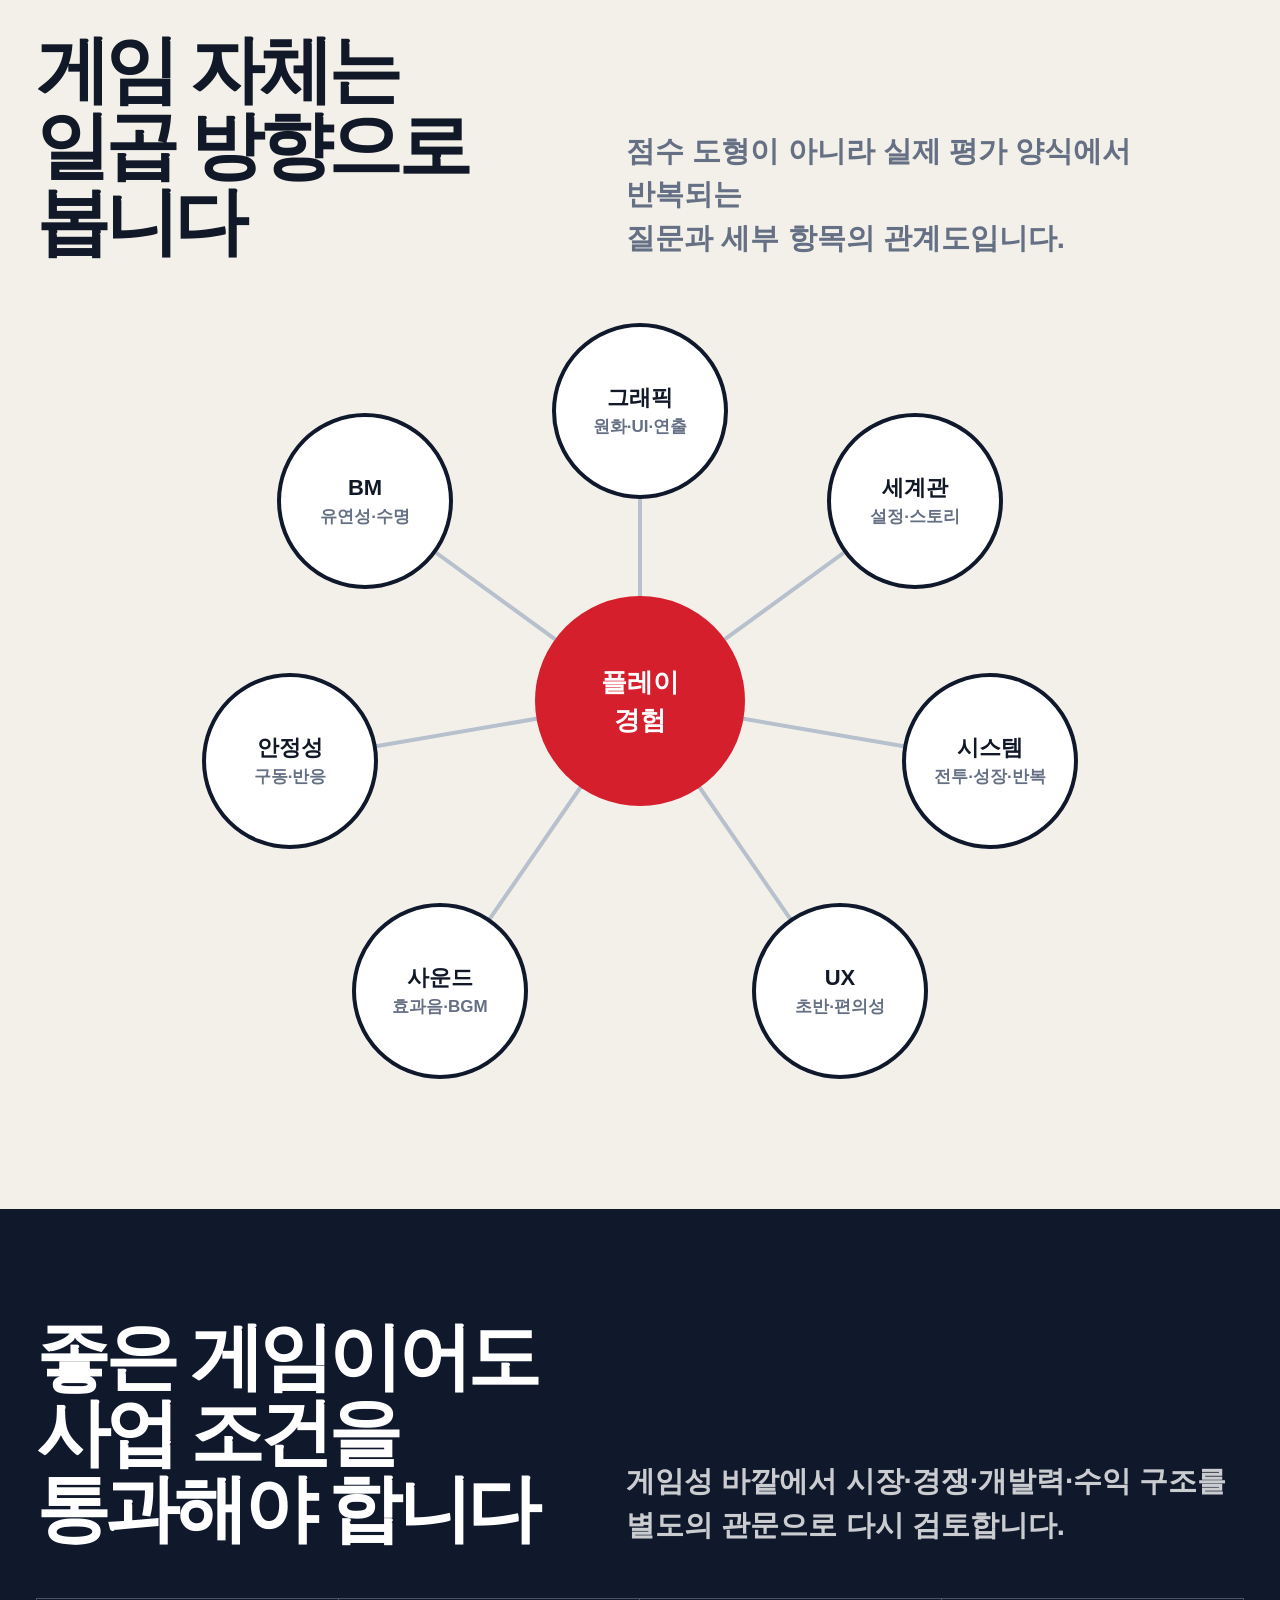
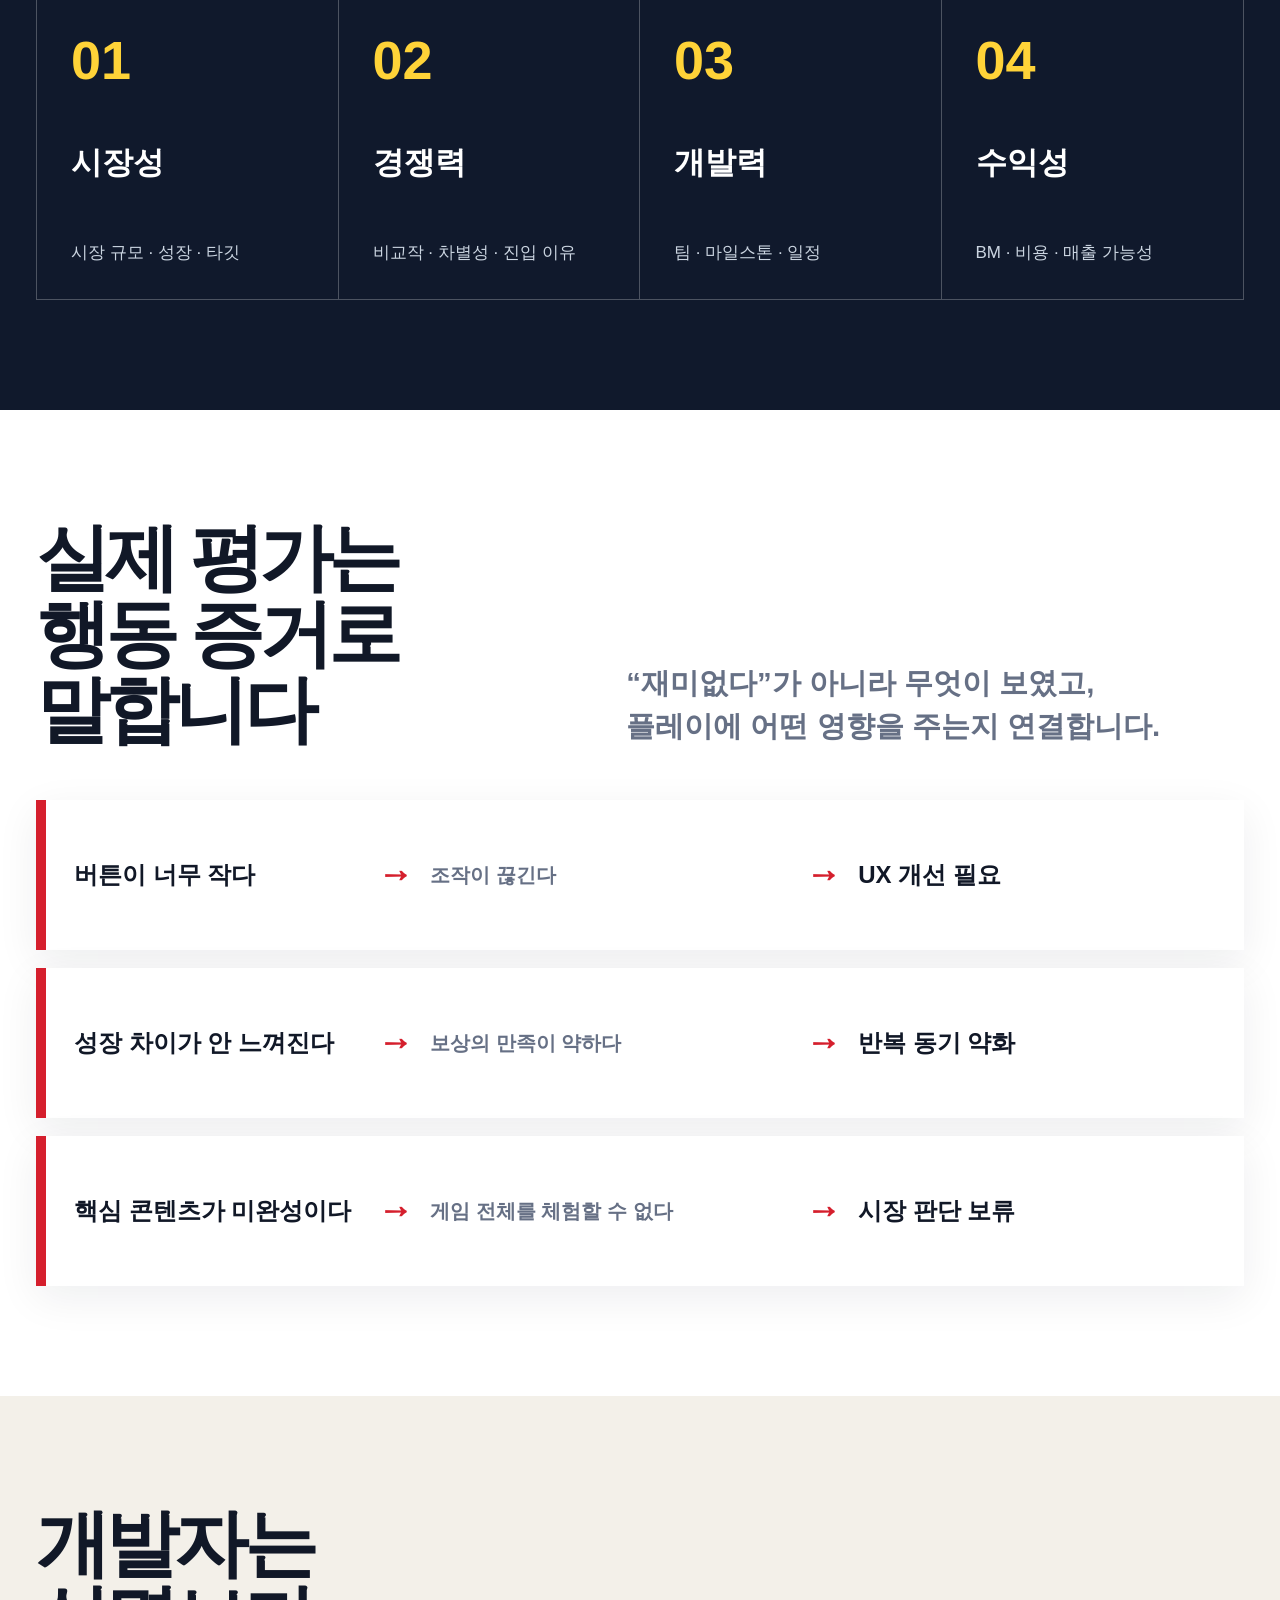
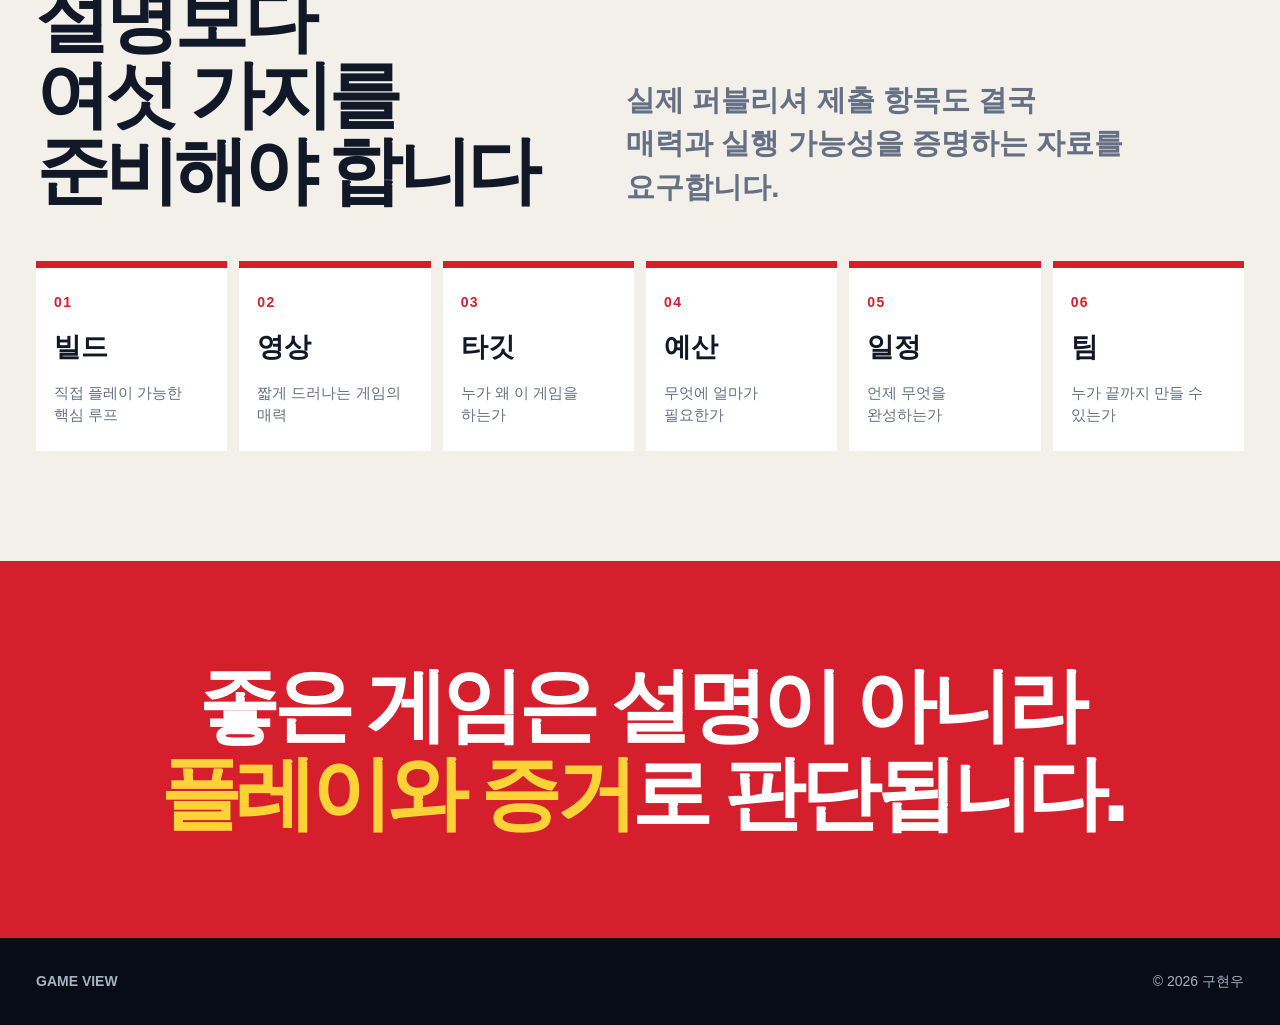
==== commit 7af9a205: "강의 웹페이지 시각 흐름과 평가 구조 개선" ====
--- a/evaluation.html
+++ b/evaluation.html
@@ -1,52 +1,31 @@
 <!doctype html>
-<html lang="ko">
-<head><meta charset="utf-8"><meta name="viewport" content="width=device-width,initial-scale=1"><meta name="description" content="퍼블리싱 회사의 게임 평가 기준"><title>퍼블리싱 평가 | GAME VIEW</title><link rel="icon" href="assets/favicon.svg" type="image/svg+xml"><link rel="stylesheet" href="styles.css"></head>
+<html lang="ko"><head><meta charset="utf-8"><meta name="viewport" content="width=device-width,initial-scale=1"><meta name="description" content="실제 퍼블리싱 회사의 게임 평가 구조"><title>퍼블리싱 평가 | GAME VIEW</title><link rel="icon" href="assets/favicon.svg" type="image/svg+xml"><link rel="stylesheet" href="styles.css"></head>
 <body>
   <a class="skip" href="#main">본문 바로가기</a>
   <header class="topbar"><nav class="nav" aria-label="주요 메뉴"><a class="logo" href="index.html"><b>G</b><span>GAME VIEW</span></a><div class="menu"><a href="index.html">시작</a><a href="game.html">게임</a><a href="rule.html">규칙</a><a href="motivation.html">동기</a><a href="reward.html">보상</a><a href="evaluation.html" aria-current="page">평가</a></div></nav></header>
   <main id="main">
-    <section class="page-head"><div class="page-head-inner"><div><p class="eyebrow">05 · PUBLISHING</p><h1>회사는<br>무엇을 보나</h1></div><p>재미만이 아니라<br><strong>완성도 · 시장성 · 실행력</strong>을 함께 봅니다.</p></div></section>
+    <section class="chapter-hero"><div class="chapter-hero-inner"><div><p class="eyebrow">05 · PUBLISHING REVIEW</p><h1>회사는<br>재미 다음을<br>본다</h1></div><p class="hero-copy">게임의 매력만이 아니라<br><strong>완성도 · 시장성 · 실행력</strong>이<br>하나의 사업으로 연결되는지 판단합니다.</p></div></section>
 
-    <section class="chapter white"><div class="inner">
-      <div class="section-title"><h2>실무 평가의 핵심 영역</h2><p>실제 소싱·퍼블리싱 검토 양식에서<br>반복되는 기준을 한 장에 모았습니다.</p></div>
-      <div class="criteria-orbit" aria-label="퍼블리싱 게임 평가 핵심 영역 도식">
-        <svg viewBox="0 0 800 800" role="img">
-          <circle class="ring" cx="400" cy="400" r="285"/><circle class="ring" cx="400" cy="400" r="205"/><circle class="ring" cx="400" cy="400" r="125"/>
-          <line class="axis" x1="400" y1="75" x2="400" y2="725"/><line class="axis" x1="75" y1="400" x2="725" y2="400"/><line class="axis" x1="170" y1="170" x2="630" y2="630"/><line class="axis" x1="630" y1="170" x2="170" y2="630"/>
-          <polygon class="area" points="400,120 590,210 670,400 565,565 400,655 235,565 140,400 230,230"/>
-          <circle class="center" cx="400" cy="400" r="92"/><text class="center-text" x="400" y="390" text-anchor="middle">퍼블리싱</text><text class="center-text" x="400" y="425" text-anchor="middle">검토</text>
-          <text x="400" y="54" text-anchor="middle">그래픽</text><text x="690" y="150" text-anchor="middle">콘텐츠</text><text x="755" y="410" text-anchor="end">시스템</text><text x="685" y="695" text-anchor="middle">UX·안정성</text><text x="400" y="775" text-anchor="middle">BM</text><text x="105" y="695" text-anchor="middle">시장성</text><text x="45" y="410">차별성</text><text x="110" y="150" text-anchor="middle">개발력</text>
-        </svg>
-      </div>
-    </div></section>
+    <section class="scene white"><div class="inner"><div class="claim reveal"><h2>실무 검토는<br>세 단계로 깊어집니다</h2><p>요약 의견으로 가능성을 찾고, 플레이를 세분화한 뒤,<br>시장과 개발 조건까지 연결합니다.</p></div><div class="review-flow reveal" aria-label="실제 퍼블리싱 평가 문서의 3단계"><article class="review-stage"><b>STEP 01</b><strong>요약 평가</strong><small>장점 · 단점 · 시장 가능성 · 개선점</small></article><div class="review-arrow">→</div><article class="review-stage"><b>STEP 02</b><strong>심화 플레이</strong><small>그래픽부터 BM까지 실제 빌드 검토</small></article><div class="review-arrow">→</div><article class="review-stage"><b>STEP 03</b><strong>소싱 판단</strong><small>시장 · 경쟁 · 개발력 · 매출 가능성</small></article></div></div></section>
 
-    <section class="chapter"><div class="inner">
-      <div class="section-title"><h2>결국 네 가지 질문입니다</h2><p>항목 수는 많아도<br>판단의 방향은 명확합니다.</p></div>
-      <div class="four-questions">
-        <article class="question"><b>01</b><h3>눈에 들어오는가</h3><p>원화 · UI · 연출 · 첫인상</p></article>
-        <article class="question"><b>02</b><h3>계속하고 싶은가</h3><p>전투 · 성장 · 콘텐츠 · 반복성</p></article>
-        <article class="question"><b>03</b><h3>팔릴 이유가 있는가</h3><p>타깃 · 차별성 · BM · 확장성</p></article>
-        <article class="question"><b>04</b><h3>끝까지 만들 수 있는가</h3><p>팀 · 일정 · 비용 · 안정성</p></article>
-      </div>
-    </div></section>
+    <section class="scene"><div class="inner"><div class="claim reveal"><h2>게임 자체는<br>일곱 방향으로 봅니다</h2><p>점수 도형이 아니라 실제 평가 양식에서 반복되는<br>질문과 세부 항목의 관계도입니다.</p></div><div class="criteria-map reveal" aria-label="실무 게임 평가의 7개 제품 영역"><svg viewBox="0 0 1000 780" role="img">
+      <line class="link" x1="500" y1="390" x2="500" y2="100"/><line class="link" x1="500" y1="390" x2="775" y2="190"/><line class="link" x1="500" y1="390" x2="850" y2="450"/><line class="link" x1="500" y1="390" x2="700" y2="680"/><line class="link" x1="500" y1="390" x2="300" y2="680"/><line class="link" x1="500" y1="390" x2="150" y2="450"/><line class="link" x1="500" y1="390" x2="225" y2="190"/>
+      <circle class="hub" cx="500" cy="390" r="105"/><text class="hub-text" x="500" y="380" text-anchor="middle">플레이</text><text class="hub-text" x="500" y="418" text-anchor="middle">경험</text>
+      <circle class="node" cx="500" cy="100" r="86"/><text x="500" y="94" text-anchor="middle">그래픽</text><text class="sub" x="500" y="121" text-anchor="middle">원화·UI·연출</text>
+      <circle class="node" cx="775" cy="190" r="86"/><text x="775" y="184" text-anchor="middle">세계관</text><text class="sub" x="775" y="211" text-anchor="middle">설정·스토리</text>
+      <circle class="node" cx="850" cy="450" r="86"/><text x="850" y="444" text-anchor="middle">시스템</text><text class="sub" x="850" y="471" text-anchor="middle">전투·성장·반복</text>
+      <circle class="node" cx="700" cy="680" r="86"/><text x="700" y="674" text-anchor="middle">UX</text><text class="sub" x="700" y="701" text-anchor="middle">초반·편의성</text>
+      <circle class="node" cx="300" cy="680" r="86"/><text x="300" y="674" text-anchor="middle">사운드</text><text class="sub" x="300" y="701" text-anchor="middle">효과음·BGM</text>
+      <circle class="node" cx="150" cy="450" r="86"/><text x="150" y="444" text-anchor="middle">안정성</text><text class="sub" x="150" y="471" text-anchor="middle">구동·반응</text>
+      <circle class="node" cx="225" cy="190" r="86"/><text x="225" y="184" text-anchor="middle">BM</text><text class="sub" x="225" y="211" text-anchor="middle">유연성·수명</text>
+    </svg><div class="criteria-mobile" aria-label="휴대폰용 7개 평가 영역"><div data-no="1"><strong>그래픽</strong><span>원화 · UI · 연출</span></div><div data-no="2"><strong>세계관</strong><span>설정 · 스토리</span></div><div data-no="3"><strong>시스템</strong><span>전투 · 성장 · 반복</span></div><div data-no="4"><strong>UX</strong><span>초반 경험 · 편의성</span></div><div data-no="5"><strong>사운드</strong><span>효과음 · BGM</span></div><div data-no="6"><strong>안정성</strong><span>구동 · 반응</span></div><div data-no="7"><strong>BM</strong><span>유연성 · 기대수명</span></div></div></div></div></section>
 
-    <section class="chapter dark"><div class="inner">
-      <div class="section-title"><h2>판단은 느낌이 아니라<br>행동을 관찰합니다</h2><p>플레이어가 어디서 이해하고, 반복하고,<br>멈추는지를 근거로 남깁니다.</p></div>
-      <div class="observe-flow">
-        <div class="observe-step"><span>OBSERVE 01</span><strong>처음 30초</strong><small>무엇을 해야 하는지 보이는가</small></div>
-        <div class="observe-step"><span>OBSERVE 02</span><strong>첫 행동</strong><small>조작과 결과가 연결되는가</small></div>
-        <div class="observe-step"><span>OBSERVE 03</span><strong>첫 실패</strong><small>다시 할 이유가 생기는가</small></div>
-        <div class="observe-step"><span>OBSERVE 04</span><strong>첫 보상</strong><small>성장과 변화가 느껴지는가</small></div>
-        <div class="observe-step"><span>DECISION</span><strong>사업 판단</strong><small>시장과 개발 조건이 맞는가</small></div>
-      </div>
-    </div></section>
+    <section class="scene dark"><div class="inner"><div class="claim reveal"><h2>좋은 게임이어도<br>사업 조건을 통과해야 합니다</h2><p>게임성 바깥에서 시장·경쟁·개발력·수익 구조를<br>별도의 관문으로 다시 검토합니다.</p></div><div class="business-gates reveal"><article class="business-gate"><b>01</b><strong>시장성</strong><small>시장 규모 · 성장 · 타깃</small></article><article class="business-gate"><b>02</b><strong>경쟁력</strong><small>비교작 · 차별성 · 진입 이유</small></article><article class="business-gate"><b>03</b><strong>개발력</strong><small>팀 · 마일스톤 · 일정</small></article><article class="business-gate"><b>04</b><strong>수익성</strong><small>BM · 비용 · 매출 가능성</small></article></div></div></section>
 
-    <section class="chapter white"><div class="inner">
-      <div class="section-title"><h2>좋은 게임은<br>다섯 신호가 연결됩니다</h2><p>한 항목만 뛰어난 게임이 아니라<br>플레이와 사업의 연결이 끊기지 않는 게임입니다.</p></div>
-      <div class="good-game" aria-label="좋은 게임의 다섯 신호 구조도"><div class="good-center">다시<br>하고 싶다</div><div class="good-node n1">즉시 이해</div><div class="good-node n2">선택과 결과</div><div class="good-node n3">성장 체감</div><div class="good-node n4">시장 차별성</div><div class="good-node n5">안정적 실행</div></div>
-    </div></section>
+    <section class="scene white"><div class="inner"><div class="claim reveal"><h2>실제 평가는<br>행동 증거로 말합니다</h2><p>“재미없다”가 아니라 무엇이 보였고,<br>플레이에 어떤 영향을 주는지 연결합니다.</p></div><div class="evidence-cases"><article class="evidence-case reveal"><strong>버튼이 너무 작다</strong><span>→</span><p>조작이 끊긴다</p><span>→</span><strong>UX 개선 필요</strong></article><article class="evidence-case reveal"><strong>성장 차이가 안 느껴진다</strong><span>→</span><p>보상의 만족이 약하다</p><span>→</span><strong>반복 동기 약화</strong></article><article class="evidence-case reveal"><strong>핵심 콘텐츠가 미완성이다</strong><span>→</span><p>게임 전체를 체험할 수 없다</p><span>→</span><strong>시장 판단 보류</strong></article></div></div></section>
 
-    <section class="statement red"><p>좋은 게임은 설명이 아니라<br><em>플레이 행동</em>으로 증명됩니다.</p></section>
+    <section class="scene"><div class="inner"><div class="claim reveal"><h2>개발자는 설명보다<br>여섯 가지를 준비해야 합니다</h2><p>실제 퍼블리셔 제출 항목도 결국<br>매력과 실행 가능성을 증명하는 자료를 요구합니다.</p></div><div class="pitch-pack reveal"><article class="pitch-item"><b>01</b><strong>빌드</strong><small>직접 플레이 가능한 핵심 루프</small></article><article class="pitch-item"><b>02</b><strong>영상</strong><small>짧게 드러나는 게임의 매력</small></article><article class="pitch-item"><b>03</b><strong>타깃</strong><small>누가 왜 이 게임을 하는가</small></article><article class="pitch-item"><b>04</b><strong>예산</strong><small>무엇에 얼마가 필요한가</small></article><article class="pitch-item"><b>05</b><strong>일정</strong><small>언제 무엇을 완성하는가</small></article><article class="pitch-item"><b>06</b><strong>팀</strong><small>누가 끝까지 만들 수 있는가</small></article></div></div></section>
+    <section class="big-close"><p>좋은 게임은 설명이 아니라<br><em>플레이와 증거</em>로 판단됩니다.</p></section>
   </main>
   <footer class="footer"><div class="footer-inner"><strong>GAME VIEW</strong><span>© <span data-year></span> 구현우</span></div></footer><script src="site.js"></script>
 </body></html>
--- a/styles.css
+++ b/styles.css
@@ -1,92 +1,66 @@
-:root {
-  --ink:#101828;
-  --navy:#111a2e;
-  --red:#d31d2b;
-  --yellow:#ffd43b;
-  --cyan:#20bde6;
-  --paper:#f5f2ec;
-  --white:#fff;
-  --muted:#5c6678;
-  --line:#dce1e8;
-  --content:min(1240px,calc(100vw - 72px));
+:root{
+  --ink:#111827;--navy:#10192c;--navy2:#18253e;--red:#d51f2d;--yellow:#ffd338;
+  --cyan:#21bfe7;--cream:#f3f0e9;--white:#fff;--muted:#667085;--line:#d8dee7;
+  --content:min(1220px,calc(100vw - 72px));--shadow:0 28px 80px rgba(13,24,42,.16)
 }
+*{box-sizing:border-box}html{scroll-behavior:smooth;overflow-x:hidden}
+body{margin:0;overflow-x:hidden;color:var(--ink);background:var(--cream);font-family:"Pretendard","Noto Sans KR","Malgun Gothic",sans-serif;font-size:20px;line-height:1.5;word-break:keep-all}
+img{display:block;max-width:100%}a{color:inherit;text-decoration:none}button{font:inherit}h1,h2,h3,p,figure{margin-top:0}.skip{position:absolute;left:-9999px}.skip:focus{left:16px;top:16px;z-index:999;padding:12px 16px;background:#fff}
 
-*{box-sizing:border-box}
-html{scroll-behavior:smooth;overflow-x:hidden}
-body{margin:0;overflow-x:hidden;color:var(--ink);background:var(--paper);font-family:"Pretendard","Noto Sans KR","Malgun Gothic",sans-serif;font-size:20px;line-height:1.5;word-break:keep-all}
-img{display:block;max-width:100%}
-a{color:inherit;text-decoration:none}
-.skip{position:absolute;left:-9999px}.skip:focus{left:16px;top:16px;z-index:999;padding:12px 16px;background:#fff}
+.topbar{position:sticky;top:0;z-index:90;background:rgba(16,25,44,.97);border-bottom:1px solid rgba(255,255,255,.1);backdrop-filter:blur(14px)}
+.nav{width:var(--content);height:72px;margin:auto;display:flex;align-items:center;justify-content:space-between;gap:22px;color:#fff}.logo{display:flex;align-items:center;gap:11px;font-weight:950;letter-spacing:-.04em}.logo b{width:34px;height:34px;display:grid;place-items:center;color:var(--navy);background:var(--yellow);border-radius:50%}.menu{display:flex;gap:2px;overflow:auto;white-space:nowrap;scrollbar-width:none}.menu a{padding:9px 13px;color:#c9d2df;font-size:15px;font-weight:850;border-radius:9px}.menu a[aria-current="page"]{color:#fff;background:var(--red)}
 
-.topbar{position:sticky;top:0;z-index:50;background:rgba(17,26,46,.96);border-bottom:1px solid rgba(255,255,255,.12);backdrop-filter:blur(12px)}
-.nav{width:var(--content);height:76px;margin:auto;display:flex;align-items:center;justify-content:space-between;gap:24px;color:#fff}
-.logo{display:flex;align-items:center;gap:11px;font-weight:950;letter-spacing:-.04em}
-.logo b{width:34px;height:34px;display:grid;place-items:center;color:var(--navy);background:var(--yellow);border-radius:50%}
-.menu{display:flex;align-items:center;gap:4px;overflow:auto;white-space:nowrap;scrollbar-width:none}
-.menu a{padding:10px 13px;color:#cbd3df;font-size:15px;font-weight:850;border-radius:10px}
-.menu a[aria-current="page"]{color:#fff;background:var(--red)}
+.cover{min-height:calc(100vh - 72px);position:relative;isolation:isolate;display:grid;place-items:center;color:#fff;background:var(--navy)}.cover::before{content:"";position:absolute;inset:0;z-index:-2;background:url("assets/lecture/image19.png") center/cover no-repeat;opacity:.28}.cover::after{content:"";position:absolute;inset:0;z-index:-1;background:linear-gradient(90deg,var(--navy) 0 43%,rgba(16,25,44,.72) 75%,rgba(16,25,44,.88))}.cover-inner{width:var(--content);padding:78px 0;display:grid;grid-template-columns:1fr .78fr;gap:70px;align-items:center}.eyebrow{margin:0 0 18px;color:var(--yellow);font-size:16px;font-weight:950;letter-spacing:.16em}.cover h1{margin:0 0 28px;font-size:clamp(64px,8vw,116px);line-height:.92;letter-spacing:-.08em}.cover-lede{margin:0;color:#e4ebf4;font-size:clamp(25px,2.5vw,36px);font-weight:760;line-height:1.36;letter-spacing:-.04em}
+.core-orbit{width:min(475px,39vw);aspect-ratio:1;position:relative;display:grid;place-items:center;margin:auto;border:2px solid rgba(255,255,255,.25);border-radius:50%;animation:orbitPulse 5s ease-in-out infinite}.core-orbit::before,.core-orbit::after{content:"";position:absolute;border:1px solid rgba(255,255,255,.18);border-radius:50%}.core-orbit::before{inset:14%}.core-orbit::after{inset:28%}.core-center{z-index:2;width:37%;aspect-ratio:1;display:grid;place-items:center;text-align:center;color:var(--navy);background:var(--yellow);border-radius:50%;font-size:clamp(24px,3vw,43px);font-weight:950;line-height:1.05}.core-tag{position:absolute;z-index:3;padding:9px 18px;border-radius:999px;font-size:clamp(19px,2vw,27px);font-weight:950}.core-tag.rule{top:5%;left:33%;background:var(--red)}.core-tag.motive{right:-2%;bottom:21%;background:var(--cyan)}.core-tag.reward{left:-1%;bottom:20%;color:var(--ink);background:#fff}@keyframes orbitPulse{50%{transform:scale(1.025)}}
 
-.cover{min-height:calc(100vh - 76px);display:grid;place-items:center;color:#fff;background:linear-gradient(110deg,rgba(17,26,46,.98) 0 45%,rgba(17,26,46,.62)),url("assets/lecture/image19.png") center/cover no-repeat}
-.cover-inner{width:var(--content);padding:88px 0;display:grid;grid-template-columns:1fr .76fr;gap:70px;align-items:center}
-.eyebrow{margin:0 0 18px;color:var(--yellow);font-size:16px;font-weight:950;letter-spacing:.16em}
-h1,h2,h3,p{margin-top:0}
-h1{margin-bottom:26px;font-size:clamp(58px,8vw,112px);line-height:.94;letter-spacing:-.075em}
-.cover-lede{max-width:680px;margin:0;color:#e3e9f2;font-size:clamp(25px,2.5vw,36px);font-weight:750;line-height:1.38;letter-spacing:-.035em}
-.cover-visual{display:grid;gap:18px;justify-items:center}
-.orbit{width:min(470px,40vw);aspect-ratio:1;position:relative;display:grid;place-items:center;border:2px solid rgba(255,255,255,.3);border-radius:50%}
-.orbit::before,.orbit::after{content:"";position:absolute;border:2px solid rgba(255,255,255,.18);border-radius:50%}.orbit::before{inset:12%}.orbit::after{inset:26%}
-.orbit-center{z-index:2;width:38%;aspect-ratio:1;display:grid;place-items:center;text-align:center;color:var(--navy);background:var(--yellow);border-radius:50%;font-size:clamp(24px,3vw,42px);font-weight:950;line-height:1.05}
-.orbit-word{position:absolute;z-index:2;padding:10px 18px;color:#fff;background:var(--red);border-radius:999px;font-size:clamp(18px,2vw,27px);font-weight:950}.orbit-word.rule{top:4%;left:32%}.orbit-word.motive{right:-3%;bottom:22%;background:var(--cyan)}.orbit-word.reward{left:-1%;bottom:20%;background:#fff;color:var(--ink)}
+.profile{background:#fff}.profile-inner{width:var(--content);min-height:620px;margin:auto;padding:92px 0;display:grid;grid-template-columns:340px 1fr;gap:82px;align-items:center}.profile-photo{width:330px;aspect-ratio:1;object-fit:cover;border-radius:50%;background:#f3e1bf;box-shadow:var(--shadow)}.kicker{margin:0 0 12px;color:var(--red);font-size:15px;font-weight:950;letter-spacing:.15em}.profile h2{margin:0 0 12px;font-size:clamp(58px,7vw,92px);line-height:1;letter-spacing:-.07em}.profile-role{margin:0 0 34px;color:var(--red);font-size:27px;font-weight:900}.profile-track{position:relative;display:grid;grid-template-columns:repeat(3,1fr);gap:26px}.profile-track::before{content:"";position:absolute;left:10%;right:10%;top:16px;height:3px;background:var(--line)}.profile-track div{position:relative;padding-top:42px}.profile-track div::before{content:"";position:absolute;top:7px;left:0;width:20px;height:20px;background:var(--red);border:6px solid #fff;border-radius:50%;box-shadow:0 0 0 2px var(--red)}.profile-track strong{display:block;font-size:30px}.profile-track span{display:block;margin-top:6px;color:var(--muted);font-size:17px;font-weight:750}
+.lecture-path{padding:54px 0;color:#fff;background:var(--red)}.lecture-path-inner{width:var(--content);margin:auto;display:grid;grid-template-columns:1fr 70px 1fr 70px 1fr;align-items:center}.lecture-path strong{text-align:center;font-size:clamp(25px,3vw,40px)}.lecture-path span{text-align:center;color:var(--yellow);font-size:38px;font-weight:950}
 
-.speaker{background:#fff}.speaker-inner{width:var(--content);min-height:650px;margin:auto;padding:96px 0;display:grid;grid-template-columns:350px 1fr;gap:78px;align-items:center}
-.speaker-photo{width:340px;aspect-ratio:1;object-fit:cover;border-radius:50%;background:#f0dfbe;box-shadow:0 24px 70px rgba(16,24,40,.16)}
-.kicker{margin:0 0 12px;color:var(--red);font-size:15px;font-weight:950;letter-spacing:.15em}
-.speaker h2{margin:0 0 14px;font-size:clamp(54px,7vw,92px);line-height:1;letter-spacing:-.065em}
-.speaker-role{margin:0 0 34px;color:var(--red);font-size:27px;font-weight:900}
-.career-line{display:grid;grid-template-columns:repeat(3,1fr);gap:1px;background:var(--line);border:1px solid var(--line)}
-.career-line div{padding:25px 22px;background:#fff}.career-line strong{display:block;font-size:40px;line-height:1}.career-line span{display:block;margin-top:9px;color:var(--muted);font-size:16px;font-weight:800}
+.chapter-hero{min-height:580px;display:grid;place-items:center;color:#fff;background:var(--navy)}.chapter-hero-inner{width:var(--content);padding:80px 0;display:grid;grid-template-columns:.9fr 1.1fr;gap:70px;align-items:center}.chapter-hero h1{margin:0;font-size:clamp(66px,8vw,110px);line-height:.95;letter-spacing:-.075em}.chapter-hero .hero-copy{margin:0;color:#e0e7f1;font-size:clamp(25px,2.5vw,35px);font-weight:760;line-height:1.42}.chapter-hero .hero-copy strong{color:var(--yellow)}.chapter-hero-art{height:390px;display:grid;place-items:center;overflow:hidden;background:#fff}.chapter-hero-art img{width:100%;height:100%;object-fit:contain}.chapter-hero-art.photo img{object-fit:cover}.chapter-hero.rule-hero .chapter-hero-art{background:#1c1c1c}
 
-.page-head{padding:86px 0 72px;color:#fff;background:var(--navy)}
-.page-head-inner{width:var(--content);margin:auto;display:grid;grid-template-columns:.82fr 1.18fr;gap:70px;align-items:end}
-.page-head h1{font-size:clamp(58px,7vw,98px);margin:0}.page-head p{margin:0;color:#d7deea;font-size:clamp(24px,2.4vw,34px);font-weight:700;line-height:1.4}
-.page-head strong{color:var(--yellow)}
+.scene{padding:110px 0;background:var(--cream)}.scene.white{background:#fff}.scene.dark{color:#fff;background:var(--navy)}.scene.red{color:#fff;background:var(--red)}.inner{width:var(--content);margin:auto}.claim{display:grid;grid-template-columns:.92fr 1.08fr;gap:64px;align-items:end;margin-bottom:52px}.claim h2{margin:0;font-size:clamp(46px,5.8vw,78px);line-height:1.02;letter-spacing:-.065em}.claim p{margin:0;color:var(--muted);font-size:clamp(22px,2.3vw,30px);font-weight:720;line-height:1.48}.dark .claim p,.red .claim p{color:rgba(255,255,255,.78)}
 
-.chapter{padding:100px 0}.chapter.white{background:#fff}.chapter.dark{color:#fff;background:var(--navy)}.chapter.red{color:#fff;background:var(--red)}
-.inner{width:var(--content);margin:auto}
-.section-title{margin-bottom:46px;display:grid;grid-template-columns:.9fr 1.1fr;gap:60px;align-items:end}
-.section-title h2{margin:0;font-size:clamp(42px,5.5vw,76px);line-height:1.03;letter-spacing:-.06em}
-.section-title p{margin:0;color:var(--muted);font-size:clamp(22px,2.2vw,29px);font-weight:720;line-height:1.45}
-.dark .section-title p,.red .section-title p{color:rgba(255,255,255,.78)}
+.desire-loop{position:relative;max-width:1050px;margin:15px auto 0;display:grid;grid-template-columns:repeat(3,1fr);gap:120px;align-items:center}.desire-loop::before{content:"";position:absolute;left:13%;right:13%;top:50%;height:5px;background:linear-gradient(90deg,var(--red),var(--yellow),var(--cyan));transform:translateY(-50%)}.desire-node{position:relative;z-index:2;aspect-ratio:1;display:grid;place-items:center;text-align:center;background:#fff;border:7px solid var(--navy);border-radius:50%;box-shadow:var(--shadow)}.desire-node:nth-child(2){color:var(--navy);background:var(--yellow);animation:nodePulse 2.8s ease-in-out infinite}.desire-node strong{font-size:clamp(29px,3vw,44px);line-height:1.05}.desire-node small{display:block;margin-top:8px;color:var(--muted);font-size:19px;font-weight:800}@keyframes nodePulse{50%{transform:scale(1.055)}}
 
-.hero-pair{display:grid;grid-template-columns:1.15fr .85fr;gap:22px;align-items:stretch}.hero-pair figure{margin:0;min-width:0;padding:20px;background:#fff;border:1px solid var(--line)}.hero-pair img{width:100%;height:100%;max-height:560px;object-fit:contain}.hero-pair figure:first-child{border-top:10px solid var(--red)}
-.wide-image{margin:0;padding:24px;background:#fff;border:1px solid var(--line);box-shadow:0 18px 55px rgba(16,24,40,.08)}.wide-image img{width:100%;max-height:720px;object-fit:contain}
-.visual-grid{display:grid;grid-template-columns:repeat(2,minmax(0,1fr));gap:22px}.visual-grid.three{grid-template-columns:repeat(3,minmax(0,1fr))}
-.visual-card{margin:0;display:flex;flex-direction:column;background:#fff;border:1px solid var(--line);overflow:hidden}.visual-card img{width:100%;height:340px;object-fit:contain;background:#fff}.visual-card figcaption{padding:18px 20px;border-top:1px solid var(--line);font-size:22px;font-weight:900;line-height:1.3}.dark .visual-card{color:var(--ink)}
+.full-visual{margin:0;padding:22px;background:#fff;box-shadow:var(--shadow)}.full-visual img{width:100%;max-height:720px;object-fit:contain}.full-visual figcaption{padding:18px 4px 2px;font-size:23px;font-weight:900}.dark .full-visual{color:var(--ink)}
+.focus-frame{position:relative;margin:0;background:#fff;box-shadow:var(--shadow)}.focus-frame img{width:100%;max-height:760px;object-fit:contain}.focus-label{position:absolute;left:26px;bottom:24px;padding:12px 18px;color:#fff;background:rgba(16,25,44,.9);font-size:20px;font-weight:900}
 
-.triptych{display:grid;grid-template-columns:repeat(3,1fr);gap:0;border:1px solid rgba(255,255,255,.25)}
-.triptych div{min-height:250px;padding:34px;display:flex;flex-direction:column;justify-content:space-between;border-right:1px solid rgba(255,255,255,.25)}.triptych div:last-child{border:0}.triptych span{color:var(--yellow);font-size:15px;font-weight:950;letter-spacing:.12em}.triptych strong{font-size:clamp(44px,5vw,68px);line-height:1}.triptych small{font-size:20px;color:#d3dae6}
+.sequence-player{position:relative;min-height:620px;overflow:hidden;background:#fff;box-shadow:var(--shadow)}.seq-frame{position:absolute;inset:0;padding:28px;display:grid;grid-template-rows:1fr auto;opacity:0;transform:translateX(36px);transition:opacity .65s ease,transform .65s ease;pointer-events:none}.seq-frame.active{opacity:1;transform:none}.seq-frame img{width:100%;height:500px;object-fit:contain}.seq-caption{padding-top:18px;display:flex;align-items:center;justify-content:space-between;gap:20px;color:var(--ink);font-size:24px;font-weight:920}.seq-caption b{color:var(--red);font-size:16px;letter-spacing:.1em}.seq-dots{position:absolute;right:24px;top:24px;z-index:5;display:flex;gap:8px}.seq-dots button{width:12px;height:12px;padding:0;border:0;border-radius:50%;background:#c7cfda;cursor:pointer}.seq-dots button.active{width:34px;border-radius:99px;background:var(--red)}.dark .sequence-player{color:var(--ink)}
 
-.story-strip{display:grid;grid-template-columns:repeat(4,minmax(0,1fr));gap:16px}.story-strip.three{grid-template-columns:repeat(3,minmax(0,1fr))}.story-step{margin:0;position:relative;min-width:0;background:#fff;border:1px solid var(--line)}.story-step::before{content:attr(data-step);position:absolute;top:12px;left:12px;z-index:2;width:40px;height:40px;display:grid;place-items:center;color:#fff;background:var(--red);border-radius:50%;font-size:17px;font-weight:950}.story-step img{width:100%;height:300px;object-fit:contain}.story-step figcaption{padding:15px 18px;border-top:1px solid var(--line);font-size:20px;font-weight:900}.dark .story-step{color:var(--ink)}
+.logo-strip{display:grid;grid-template-columns:repeat(3,1fr);gap:20px}.logo-strip figure{margin:0;height:250px;padding:22px;display:grid;place-items:center;background:#fff}.logo-strip img{width:100%;height:100%;object-fit:contain}
+.rule-blueprint{display:grid;grid-template-columns:repeat(4,1fr);border:1px solid rgba(255,255,255,.25)}.rule-part{position:relative;min-height:260px;padding:32px;display:flex;flex-direction:column;justify-content:space-between;border-right:1px solid rgba(255,255,255,.25)}.rule-part:last-child{border:0}.rule-part b{color:var(--yellow);font-size:16px;letter-spacing:.12em}.rule-part strong{font-size:34px;line-height:1.12}.rule-part small{color:#cdd6e4;font-size:18px}.rule-part:not(:last-child)::after{content:"→";position:absolute;right:-20px;top:44%;z-index:2;color:var(--yellow);font-size:36px;font-weight:950}
 
-.brand-row{display:grid;grid-template-columns:repeat(3,1fr);gap:18px}.brand-row figure{margin:0;padding:18px;background:#fff}.brand-row img{width:100%;height:240px;object-fit:contain}
-.statement{padding:92px 0;text-align:center}.statement p{width:var(--content);margin:auto;font-size:clamp(40px,6vw,82px);font-weight:950;line-height:1.12;letter-spacing:-.06em}.statement em{color:var(--yellow);font-style:normal}
-.statement.dark{color:#fff;background:var(--navy)}.statement.red{color:#fff;background:var(--red)}
+.number-stage{min-height:560px;padding:46px;display:grid;grid-template-columns:1fr .9fr;gap:50px;align-items:center;color:#fff;background:var(--navy);box-shadow:var(--shadow)}.number-screen{text-align:center}.number-value{display:block;font-size:clamp(130px,18vw,260px);font-weight:950;line-height:.85;letter-spacing:-.08em}.number-operation{margin-top:28px;color:var(--yellow);font-size:31px;font-weight:900}.number-history{display:flex;justify-content:center;gap:11px;margin-top:28px}.number-history span{width:54px;height:54px;display:grid;place-items:center;background:#263650;border-radius:50%;font-size:19px;font-weight:900}.number-message{padding:34px;border-left:1px solid rgba(255,255,255,.25)}.number-message b{display:block;color:var(--cyan);font-size:17px;letter-spacing:.12em}.number-message strong{display:block;margin-top:30px;font-size:clamp(34px,4vw,56px);line-height:1.13}.number-message p{margin:20px 0 0;color:#cdd6e4;font-size:21px}
 
-.reward-compare{display:grid;grid-template-columns:1fr 1fr;gap:22px}.reward-side{padding:28px;background:#fff;border-top:10px solid var(--red)}.reward-side:last-child{color:#fff;background:var(--navy);border-color:var(--cyan)}.reward-side h3{margin:0 0 20px;font-size:clamp(34px,4vw,55px)}.reward-side img{width:100%;height:440px;object-fit:contain;background:#fff}.reward-side ul{margin:20px 0 0;padding:0;display:flex;gap:10px;flex-wrap:wrap;list-style:none}.reward-side li{padding:8px 13px;background:#eef1f5;border-radius:999px;font-size:18px;font-weight:850}.reward-side:last-child li{background:#202c43}
+.motive-orbit{position:relative;max-width:840px;aspect-ratio:1;margin:auto;border:2px solid var(--line);border-radius:50%}.motive-orbit::before,.motive-orbit::after{content:"";position:absolute;inset:16%;border:2px solid var(--line);border-radius:50%}.motive-orbit::after{inset:33%}.motive-center{position:absolute;inset:35%;z-index:2;display:grid;place-items:center;text-align:center;color:#fff;background:var(--red);border-radius:50%;font-size:29px;font-weight:950}.motive-node{position:absolute;z-index:3;width:210px;min-height:110px;padding:20px;display:grid;place-items:center;text-align:center;color:#fff;background:var(--navy);border-radius:999px;font-size:25px;font-weight:950}.motive-node small{display:block;color:#cbd5e1;font-size:16px}.motive-node.competence{left:calc(50% - 105px);top:3%}.motive-node.autonomy{right:2%;bottom:18%;background:var(--cyan)}.motive-node.relatedness{left:2%;bottom:18%;background:#6f48c9}
 
-.criteria-orbit{position:relative;max-width:820px;aspect-ratio:1;margin:0 auto}.criteria-orbit svg{width:100%;height:100%}.criteria-orbit .ring{fill:none;stroke:#ccd4df;stroke-width:2}.criteria-orbit .axis{stroke:#ccd4df;stroke-width:2}.criteria-orbit .area{fill:rgba(211,29,43,.16);stroke:var(--red);stroke-width:5}.criteria-orbit text{fill:var(--ink);font-family:inherit;font-size:21px;font-weight:900}.criteria-orbit .center{fill:var(--navy)}.criteria-orbit .center-text{fill:#fff;font-size:24px}
-.four-questions{display:grid;grid-template-columns:repeat(4,1fr);border:1px solid var(--line)}.question{min-height:300px;padding:34px;background:#fff;border-right:1px solid var(--line)}.question:last-child{border:0}.question b{display:block;color:var(--red);font-size:52px}.question h3{margin:42px 0 14px;font-size:32px}.question p{margin:0;color:var(--muted);font-size:18px}
-.observe-flow{display:grid;grid-template-columns:repeat(5,1fr);gap:12px}.observe-step{min-height:230px;padding:28px 22px;color:#fff;background:#19243a}.observe-step:nth-child(even){background:#27364f}.observe-step:last-child{background:var(--red)}.observe-step span{color:var(--yellow);font-size:14px;font-weight:950;letter-spacing:.12em}.observe-step strong{display:block;margin-top:54px;font-size:27px;line-height:1.2}.observe-step small{display:block;margin-top:10px;color:rgba(255,255,255,.7);font-size:16px}
-.good-game{position:relative;max-width:900px;min-height:650px;margin:auto}.good-center{position:absolute;inset:35%;display:grid;place-items:center;text-align:center;color:#fff;background:var(--red);border-radius:50%;font-size:30px;font-weight:950}.good-node{position:absolute;width:220px;min-height:110px;padding:20px;display:grid;place-items:center;text-align:center;background:#fff;border:3px solid var(--navy);border-radius:999px;font-size:22px;font-weight:900}.good-node::after{content:"";position:absolute;width:110px;height:3px;background:var(--navy);transform-origin:left center}.good-node.n1{left:0;top:12%}.good-node.n1::after{right:-105px;bottom:10px;transform:rotate(32deg)}.good-node.n2{right:0;top:12%}.good-node.n2::after{left:-105px;bottom:10px;transform:rotate(148deg)}.good-node.n3{left:0;bottom:12%}.good-node.n3::after{right:-105px;top:10px;transform:rotate(-32deg)}.good-node.n4{right:0;bottom:12%}.good-node.n4::after{left:-105px;top:10px;transform:rotate(212deg)}.good-node.n5{left:calc(50% - 110px);top:0}.good-node.n5::after{left:50%;bottom:-78px;width:78px;transform:rotate(90deg)}
+.reward-split{display:grid;grid-template-columns:1fr 1fr;gap:24px}.reward-half{min-height:610px;padding:34px;background:#fff;border-top:10px solid var(--red)}.reward-half.dark-half{color:#fff;background:var(--navy);border-color:var(--cyan)}.reward-half h3{margin:0 0 24px;font-size:clamp(39px,4.8vw,62px)}.reward-half img{width:100%;height:390px;object-fit:contain;background:#fff}.reward-tags{display:flex;flex-wrap:wrap;gap:10px;margin-top:22px}.reward-tags span{padding:8px 13px;background:#edf0f4;border-radius:999px;font-size:18px;font-weight:850}.dark-half .reward-tags span{background:#24334f}
+.reward-loop{position:relative;display:grid;grid-template-columns:repeat(4,1fr);gap:70px;align-items:center}.reward-loop::before{content:"";position:absolute;left:10%;right:10%;top:50%;height:5px;background:linear-gradient(90deg,var(--yellow),var(--cyan));transform:translateY(-50%)}.reward-step{position:relative;z-index:2;aspect-ratio:1;display:grid;place-items:center;text-align:center;color:var(--navy);background:#fff;border-radius:50%;font-size:clamp(25px,3vw,38px);font-weight:950}.reward-step:last-child{color:var(--navy);background:var(--yellow);animation:nodePulse 2.8s ease-in-out infinite}
+.example-ribbon{display:grid;grid-template-columns:1fr 1fr 1fr;gap:22px}.example-ribbon figure{margin:0;background:#fff;overflow:hidden}.example-ribbon img{width:100%;height:340px;object-fit:contain}.example-ribbon figcaption{padding:19px 20px;font-size:22px;font-weight:900}
 
-.footer{padding:34px 0;color:#9eabbd;background:#070c16}.footer-inner{width:var(--content);margin:auto;display:flex;justify-content:space-between;gap:20px;font-size:14px}
+.review-flow{display:grid;grid-template-columns:1fr 90px 1fr 90px 1fr;align-items:center}.review-stage{min-height:370px;padding:36px;display:flex;flex-direction:column;justify-content:space-between;color:#fff;background:var(--navy)}.review-stage:nth-of-type(2){background:var(--red)}.review-stage:nth-of-type(3){color:var(--navy);background:var(--yellow)}.review-stage b{font-size:16px;letter-spacing:.14em}.review-stage strong{font-size:clamp(35px,4vw,54px);line-height:1.05}.review-stage small{font-size:19px;opacity:.8}.review-arrow{text-align:center;color:var(--red);font-size:58px;font-weight:950}
+.criteria-map{max-width:1000px;margin:auto}.criteria-map svg{width:100%;height:auto}.criteria-map .link{stroke:#b7c0cd;stroke-width:4}.criteria-map .hub{fill:var(--red)}.criteria-map .node{fill:#fff;stroke:var(--navy);stroke-width:4}.criteria-map text{font-family:inherit;font-weight:900;fill:var(--ink);font-size:22px}.criteria-map .hub-text{fill:#fff;font-size:26px}.criteria-map .sub{fill:var(--muted);font-size:17px;font-weight:700}.criteria-mobile{display:none}
+.business-gates{display:grid;grid-template-columns:repeat(4,1fr);border:1px solid rgba(255,255,255,.25)}.business-gate{min-height:300px;padding:34px;display:flex;flex-direction:column;justify-content:space-between;border-right:1px solid rgba(255,255,255,.25)}.business-gate:last-child{border:0}.business-gate b{color:var(--yellow);font-size:54px;line-height:1}.business-gate strong{font-size:31px}.business-gate small{color:#cbd5e1;font-size:17px}
+.evidence-cases{display:grid;gap:18px}.evidence-case{display:grid;grid-template-columns:.8fr 70px 1fr 70px 1fr;align-items:center;min-height:150px;padding:24px 28px;background:#fff;border-left:10px solid var(--red);box-shadow:0 12px 40px rgba(16,25,44,.07)}.evidence-case strong{font-size:24px}.evidence-case span{color:var(--red);text-align:center;font-size:34px;font-weight:950}.evidence-case p{margin:0;color:var(--muted);font-size:20px;font-weight:760}
+.pitch-pack{display:grid;grid-template-columns:repeat(6,1fr);gap:12px}.pitch-item{min-height:190px;padding:24px 18px;display:flex;flex-direction:column;justify-content:space-between;background:#fff;border-top:7px solid var(--red)}.pitch-item b{color:var(--red);font-size:14px;letter-spacing:.1em}.pitch-item strong{font-size:27px}.pitch-item small{color:var(--muted);font-size:15px}
+
+.big-close{padding:100px 0;text-align:center;color:#fff;background:var(--red)}.big-close p{width:var(--content);margin:0 auto;font-size:clamp(45px,6.3vw,86px);font-weight:950;line-height:1.1;letter-spacing:-.065em}.big-close em{color:var(--yellow);font-style:normal}.footer{padding:33px 0;color:#a6b1c1;background:#070c16}.footer-inner{width:var(--content);margin:auto;display:flex;justify-content:space-between;gap:20px;font-size:14px}
+.reveal{opacity:0;transform:translateY(28px);transition:opacity .7s ease,transform .7s ease}.reveal.visible{opacity:1;transform:none}
 
 @media(max-width:980px){
-  :root{--content:min(100% - 36px,820px)}
-  .cover-inner,.page-head-inner,.speaker-inner,.section-title{grid-template-columns:1fr}.cover-inner{padding:72px 0}.cover-visual{display:none}.speaker-inner{gap:38px}.career-line,.visual-grid.three,.story-strip,.brand-row,.four-questions,.observe-flow{grid-template-columns:repeat(2,1fr)}.four-questions .question:nth-child(2){border-right:0}.four-questions .question{border-bottom:1px solid var(--line)}.observe-step:last-child{grid-column:1/-1}.hero-pair{grid-template-columns:1fr}.hero-pair img{max-height:620px}.triptych{grid-template-columns:1fr}.triptych div{min-height:190px;border-right:0;border-bottom:1px solid rgba(255,255,255,.25)}
+  :root{--content:min(100% - 36px,820px)}.cover-inner,.chapter-hero-inner,.profile-inner,.claim{grid-template-columns:1fr}.cover-visual{display:none}.profile-inner{gap:38px}.profile-photo{width:260px}.desire-loop{gap:40px}.sequence-player{min-height:560px}.seq-frame img{height:440px}.number-stage{grid-template-columns:1fr}.number-message{border-left:0;border-top:1px solid rgba(255,255,255,.25)}.review-flow{grid-template-columns:1fr}.review-arrow{transform:rotate(90deg)}.criteria-map svg{min-width:760px}.criteria-map{overflow-x:auto}.pitch-pack{grid-template-columns:repeat(3,1fr)}.evidence-case{grid-template-columns:1fr 50px 1fr 50px 1fr}.lecture-path-inner{grid-template-columns:1fr 50px 1fr 50px 1fr}.rule-blueprint,.business-gates{grid-template-columns:repeat(2,1fr)}.rule-part:nth-child(2),.business-gate:nth-child(2){border-right:0}.rule-part:not(:last-child)::after{display:none}.example-ribbon{grid-template-columns:1fr 1fr}.example-ribbon figure:last-child{grid-column:1/-1}
 }
-
 @media(max-width:680px){
-  :root{--content:calc(100vw - 28px)}
-  body{font-size:18px}.nav{height:68px}.logo span{display:none}.menu{margin-right:-8px}.menu a{padding:9px 10px;font-size:13px}.cover{min-height:calc(100vh - 68px);background:linear-gradient(rgba(17,26,46,.78),rgba(17,26,46,.94)),url("assets/lecture/image19.png") center/cover}.cover-inner{padding:60px 0}.cover-lede{font-size:22px}.speaker-inner{padding:72px 0}.speaker-photo{width:230px}.career-line,.visual-grid,.visual-grid.three,.story-strip,.story-strip.three,.brand-row,.reward-compare,.four-questions,.observe-flow{grid-template-columns:1fr}.section-title{gap:20px}.chapter{padding:74px 0}.visual-card img,.story-step img{height:auto;max-height:430px}.brand-row img{height:190px}.reward-side img{height:auto}.four-questions .question{min-height:240px;border-right:0}.observe-step:last-child{grid-column:auto}.observe-step small{font-size:18px}.good-game{min-height:auto;display:grid;gap:12px}.good-center,.good-node{position:static;width:auto;min-height:90px;border-radius:18px}.good-node::after{display:none}.footer-inner{flex-direction:column}
+  :root{--content:calc(100vw - 28px)}body{font-size:18px}.nav{height:66px}.logo span{display:none}.menu{margin-right:-8px}.menu a{padding:8px 9px;font-size:13px}.cover{min-height:calc(100vh - 66px)}.cover-inner{padding:58px 0}.cover h1{font-size:60px}.cover-lede{font-size:22px}.profile-inner{padding:72px 0}.profile-photo{width:220px}.profile-track{grid-template-columns:1fr;gap:12px}.profile-track::before{left:9px;right:auto;top:8%;bottom:8%;width:3px;height:auto}.profile-track div{padding:12px 0 12px 48px}.profile-track div::before{top:19px}.lecture-path-inner{grid-template-columns:1fr}.lecture-path-inner span{transform:rotate(90deg)}.chapter-hero{min-height:auto}.chapter-hero-inner{padding:58px 0}.chapter-hero h1{font-size:58px}.chapter-hero .hero-copy{font-size:22px}.chapter-hero-art{height:260px}.scene{padding:74px 0}.claim{gap:20px;margin-bottom:36px}.claim h2{font-size:44px}.claim p{font-size:21px}.desire-loop{grid-template-columns:1fr;gap:28px;max-width:260px}.desire-loop::before{left:50%;right:auto;top:12%;bottom:12%;width:5px;height:auto;transform:translateX(-50%)}.desire-node{width:230px}.full-visual{padding:12px}.full-visual figcaption{font-size:19px}.focus-label{position:static;display:block}.logo-strip{grid-template-columns:1fr}.logo-strip figure{height:190px}.sequence-player{min-height:470px}.seq-frame{padding:16px}.seq-frame img{height:370px}.seq-caption{font-size:20px}.seq-caption b{font-size:13px}.rule-blueprint,.business-gates,.reward-split,.example-ribbon,.pitch-pack{grid-template-columns:1fr}.rule-part,.business-gate{min-height:220px;border-right:0;border-bottom:1px solid rgba(255,255,255,.25)}.number-stage{padding:30px 18px;gap:28px}.number-value{font-size:150px}.number-operation{font-size:25px}.number-message{padding:28px 8px}.motive-orbit{border:0;aspect-ratio:auto;display:grid;gap:12px}.motive-orbit::before,.motive-orbit::after{display:none}.motive-center,.motive-node{position:static;width:auto;min-height:100px;border-radius:18px}.reward-half{min-height:auto;padding:24px}.reward-half img{height:auto}.reward-loop{grid-template-columns:1fr;gap:22px;max-width:240px;margin:auto}.reward-loop::before{left:50%;right:auto;top:10%;bottom:10%;width:5px;height:auto}.reward-step{width:220px}.example-ribbon figure:last-child{grid-column:auto}.example-ribbon img{height:auto}.review-stage{min-height:280px}.criteria-map svg{min-width:700px}.evidence-case{grid-template-columns:1fr;gap:12px}.evidence-case span{transform:rotate(90deg)}.pitch-pack{grid-template-columns:1fr 1fr}.footer-inner{flex-direction:column}.reveal{opacity:1;transform:none}
 }
+@media(max-width:680px){
+  .criteria-map{overflow:visible}
+  .criteria-map svg{display:none}
+  .criteria-mobile{display:grid;border-top:3px solid var(--navy)}
+  .criteria-mobile div{position:relative;padding:22px 14px 22px 66px;border-bottom:1px solid var(--line)}
+  .criteria-mobile div::before{content:attr(data-no);position:absolute;left:10px;top:22px;width:38px;height:38px;display:grid;place-items:center;color:#fff;background:var(--red);border-radius:50%;font-size:16px;font-weight:950}
+  .criteria-mobile strong{display:block;font-size:27px}
+  .criteria-mobile span{display:block;color:var(--muted);font-size:18px;font-weight:750}
+  .pitch-item small{font-size:17px}
+}
+@media(prefers-reduced-motion:reduce){html{scroll-behavior:auto}.core-orbit,.desire-node:nth-child(2),.reward-step:last-child{animation:none}.reveal{opacity:1;transform:none;transition:none}.seq-frame{transition:none}}
